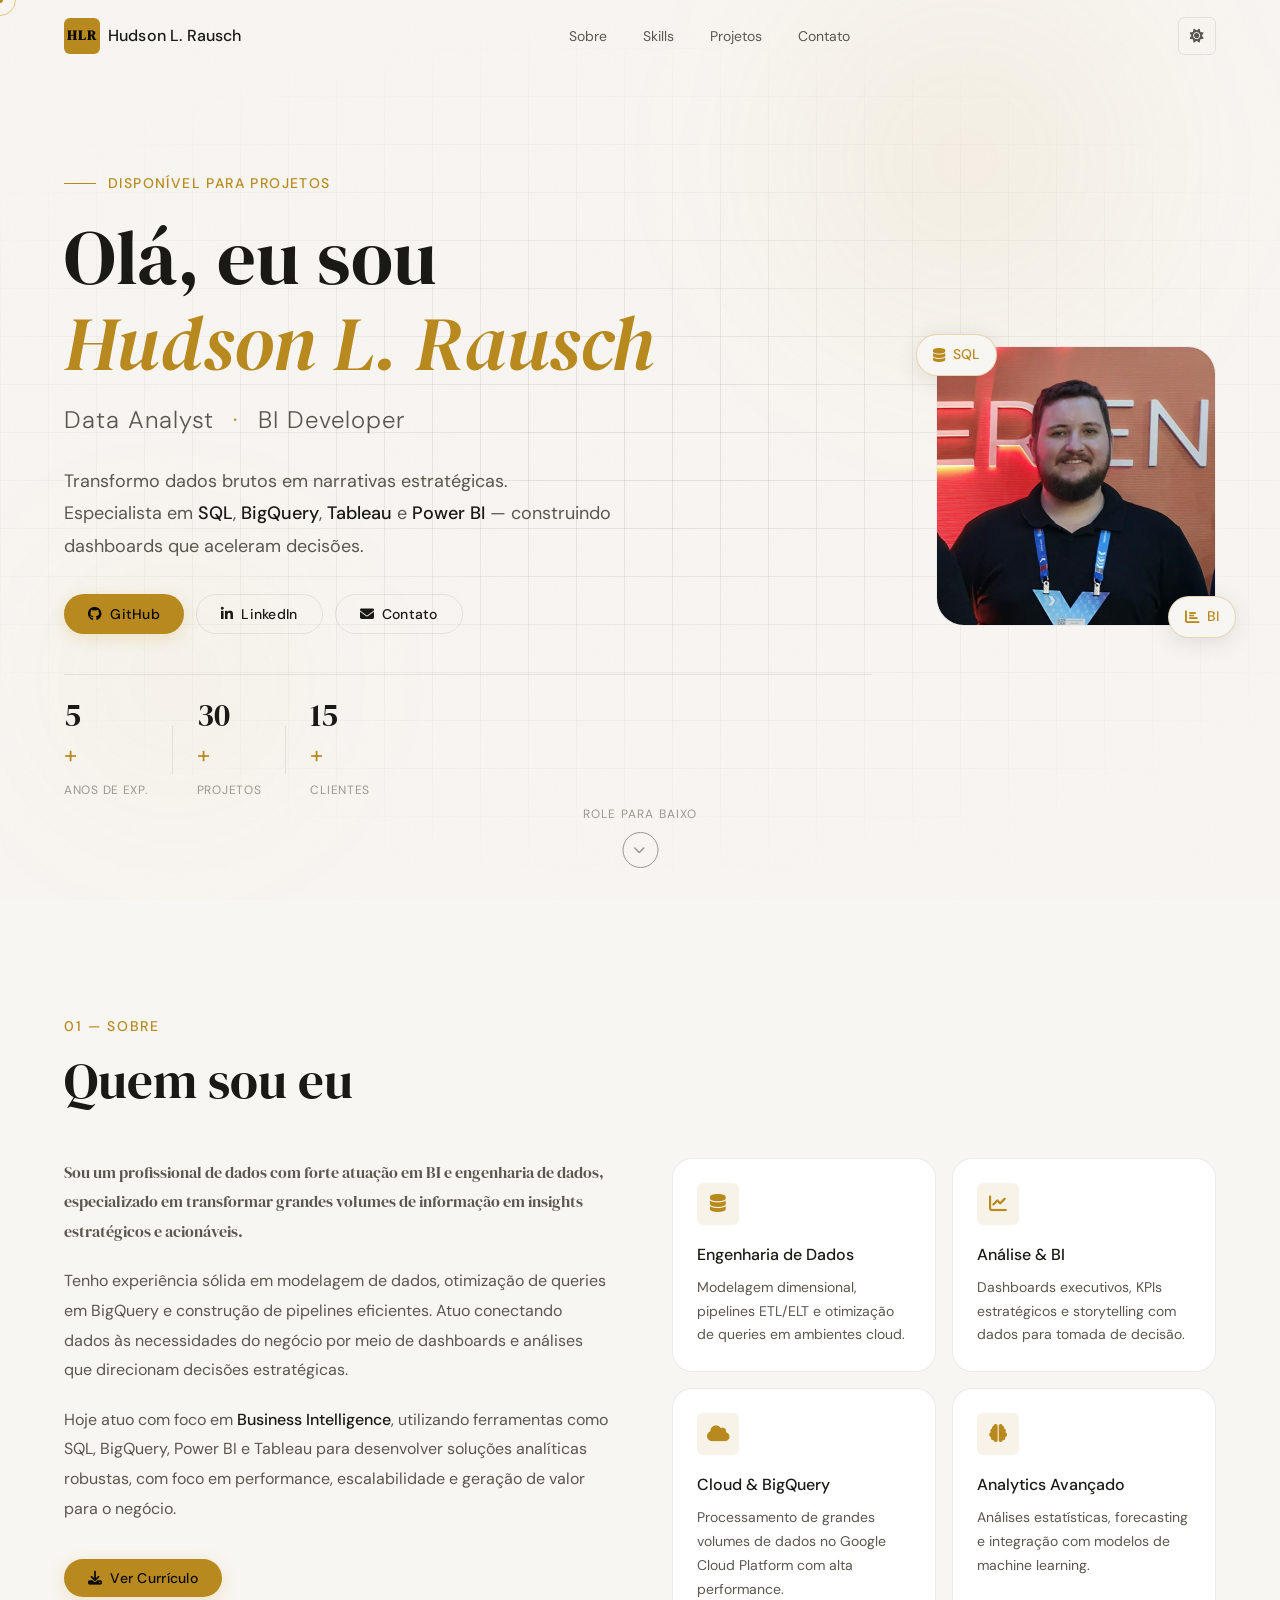
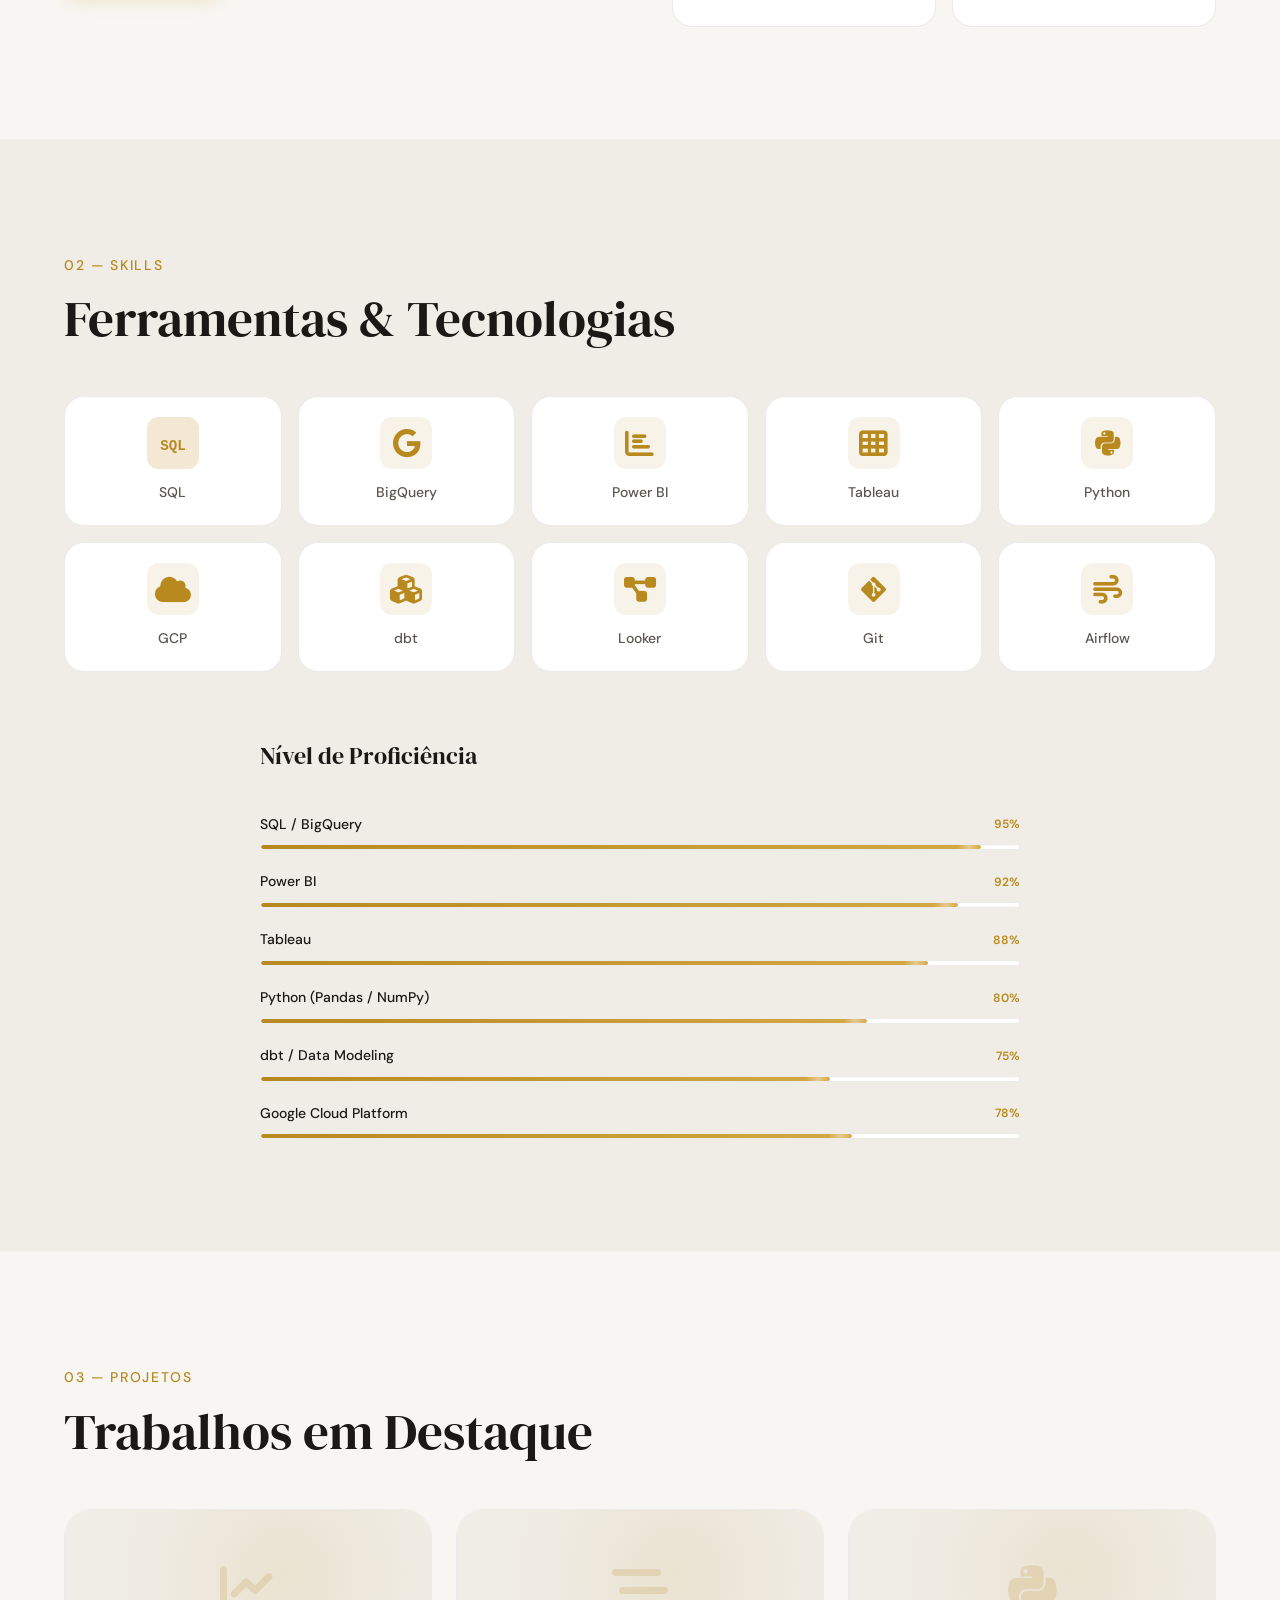
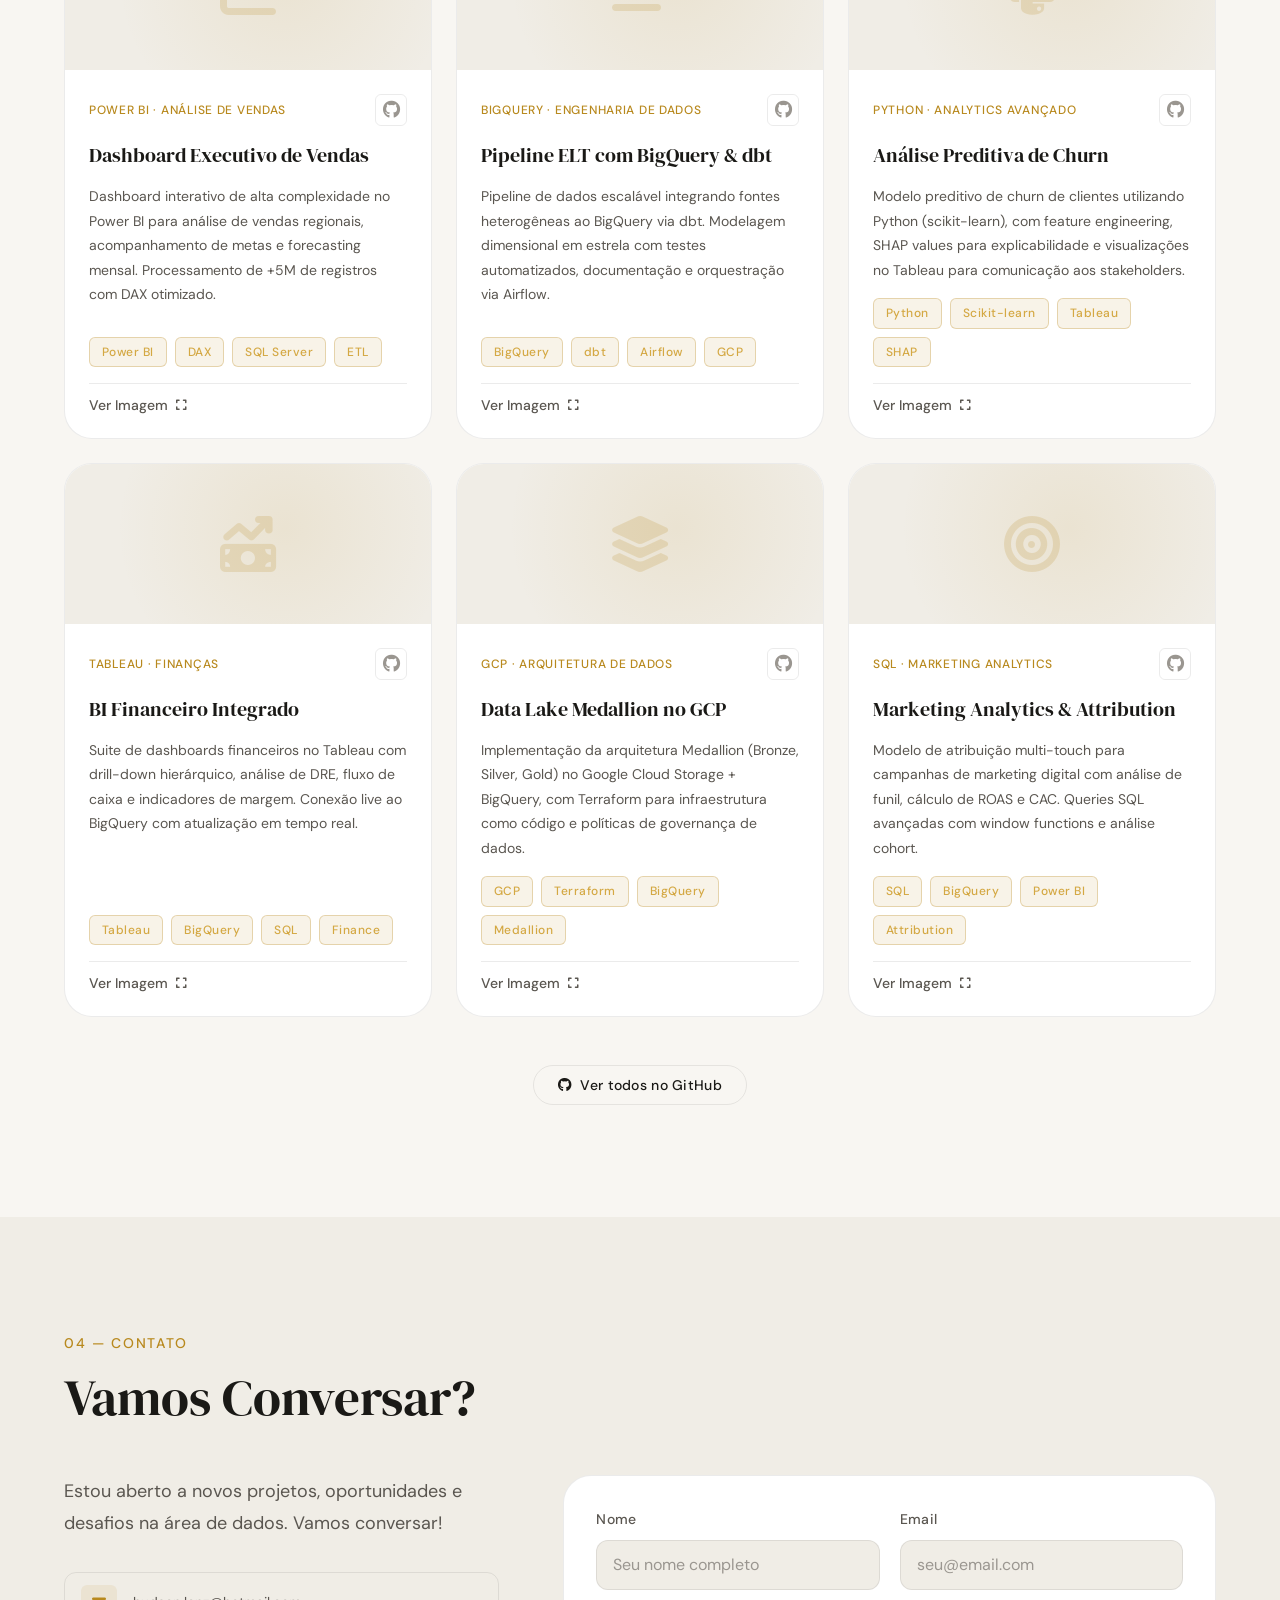
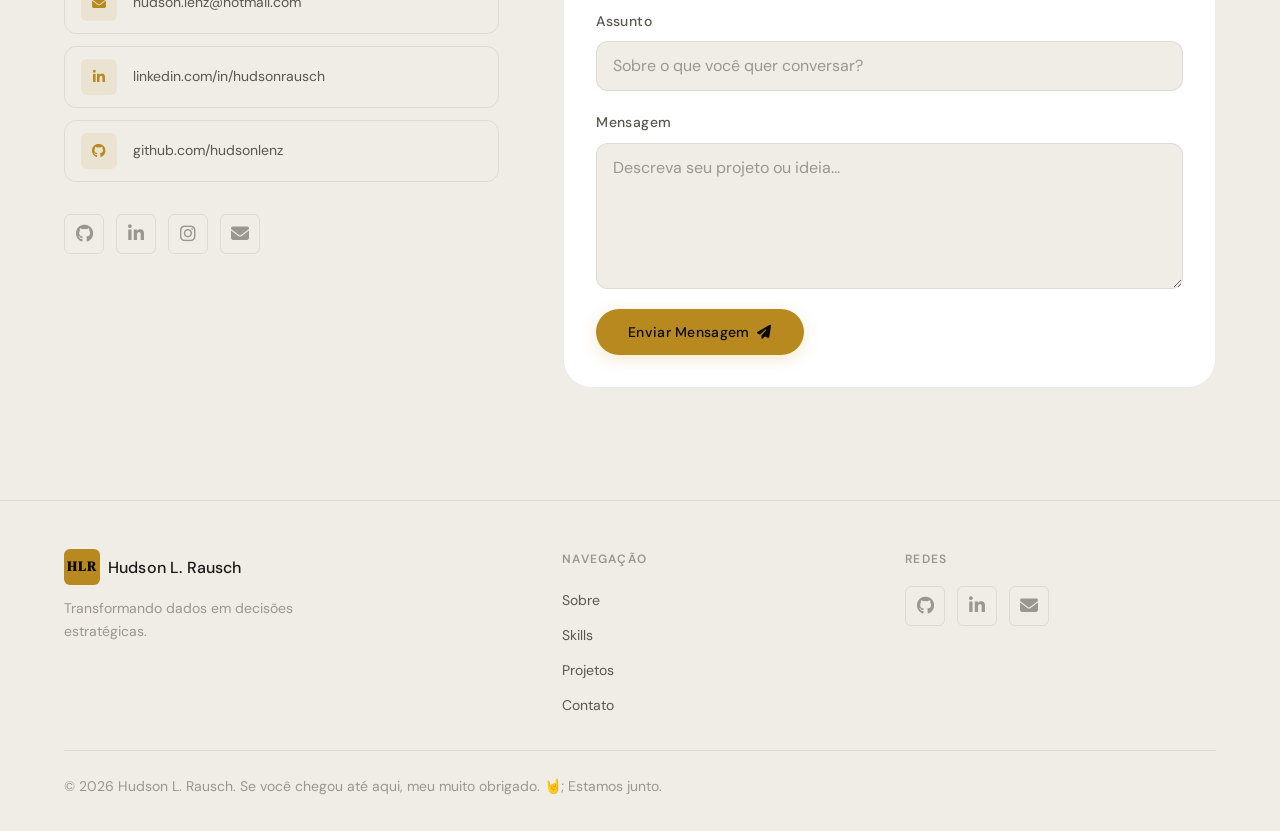
==== index.html @ 55b36d41 "Update index.html" ====
<!DOCTYPE html>
<html lang="pt-BR">
<head>
  <!-- ============================================================
       META TAGS — SEO e Configurações Básicas
  ============================================================ -->
  <meta charset="UTF-8" />
  <meta name="viewport" content="width=device-width, initial-scale=1.0" />
  <meta name="description" content="Portfólio de Hudson Lenz Rausch — Data Analyst & BI Developer especializada em SQL, BigQuery, Tableau e Power BI." />
  <meta name="keywords" content="data analyst, BI developer, SQL, BigQuery, Tableau, Power BI, portfólio" />
  <meta name="author" content="Hudson L. Rausch" />

  <!-- Open Graph (compartilhamento em redes sociais) -->
  <meta property="og:title" content="Hudson L. Rausch — Data Analyst & BI Developer" />
  <meta property="og:description" content="Transformando dados em decisões estratégicas." />
  <meta property="og:type" content="website" />
  <meta property="og:url" content="https://seu-usuario.github.io" />

  <title>Hudson L. Rausch — Data Analyst & BI Developer</title>

  <!-- ============================================================
       FONTES — Google Fonts
       DM Serif Display: elegante para títulos
       DM Sans: clean para corpo de texto
  ============================================================ -->
  <link rel="preconnect" href="https://fonts.googleapis.com" />
  <link rel="preconnect" href="https://fonts.gstatic.com" crossorigin />
  <link href="https://fonts.googleapis.com/css2?family=DM+Serif+Display:ital@0;1&family=DM+Sans:ital,opsz,wght@0,9..40,300;0,9..40,400;0,9..40,500;0,9..40,600;1,9..40,300&display=swap" rel="stylesheet" />

  <!-- ============================================================
       FONT AWESOME — Ícones
  ============================================================ -->
  <link rel="stylesheet" href="https://cdnjs.cloudflare.com/ajax/libs/font-awesome/6.5.0/css/all.min.css" />

  <!-- ============================================================
       CSS PRINCIPAL
  ============================================================ -->
  <link rel="stylesheet" href="style.css" />
</head>

<body>

  <!-- ============================================================
       CURSOR PERSONALIZADO
  ============================================================ -->
  <div class="cursor-dot" aria-hidden="true"></div>
  <div class="cursor-ring" aria-hidden="true"></div>

  <!-- ============================================================
       LOADER DE ENTRADA
  ============================================================ -->
  <div class="page-loader" id="pageLoader" aria-hidden="true">
    <div class="loader-content">
      <span class="loader-text">HLR</span>
      <div class="loader-bar"></div>
    </div>
  </div>

  <!-- ============================================================
       HEADER / NAVBAR
       - Fixo no topo com blur no scroll
       - Toggle dark/light mode
  ============================================================ -->
  <header class="navbar" id="navbar" role="banner">
    <div class="nav-container">
      <!-- Logo / Nome -->
      <a href="#hero" class="nav-logo" aria-label="Ir para o início">
        <span class="logo-initials">HLR</span>
        <span class="logo-name">Hudson L. Rausch</span>
      </a>

      <!-- Menu de Navegação (Desktop) -->
      <nav class="nav-menu" role="navigation" aria-label="Menu principal">
        <ul class="nav-list">
          <li><a href="#about"    class="nav-link" data-text="Sobre">Sobre</a></li>
          <li><a href="#skills"   class="nav-link" data-text="Skills">Skills</a></li>
          <li><a href="#projects" class="nav-link" data-text="Projetos">Projetos</a></li>
          <li><a href="#contact"  class="nav-link" data-text="Contato">Contato</a></li>
        </ul>
      </nav>

      <!-- Controles do Header -->
      <div class="nav-controls">
        <!-- Toggle Dark/Light Mode -->
        <button class="theme-toggle" id="themeToggle" aria-label="Alternar tema claro/escuro" title="Alternar tema">
          <i class="fas fa-sun"  id="iconSun"  aria-hidden="true"></i>
          <i class="fas fa-moon" id="iconMoon" aria-hidden="true"></i>
        </button>

        <!-- Hamburguer Mobile -->
        <button class="nav-hamburger" id="navHamburger" aria-label="Abrir menu" aria-expanded="false">
          <span class="ham-line"></span>
          <span class="ham-line"></span>
          <span class="ham-line"></span>
        </button>
      </div>
    </div>

    <!-- Menu Mobile (dropdown) -->
    <nav class="nav-mobile" id="navMobile" aria-hidden="true" role="navigation" aria-label="Menu mobile">
      <ul class="nav-mobile-list">
        <li><a href="#about"    class="nav-mobile-link">Sobre</a></li>
        <li><a href="#skills"   class="nav-mobile-link">Skills</a></li>
        <li><a href="#projects" class="nav-mobile-link">Projetos</a></li>
        <li><a href="#contact"  class="nav-mobile-link">Contato</a></li>
      </ul>
    </nav>
  </header>

  <!-- ============================================================
       INDICADOR DE PROGRESSO DE SCROLL
  ============================================================ -->
  <div class="scroll-progress" id="scrollProgress" aria-hidden="true"></div>

  <!-- ============================================================
       HERO SECTION
       - Foto/Avatar, nome, título, descrição e CTAs
  ============================================================ -->
  <section class="hero" id="hero" aria-label="Apresentação">
    <!-- Ruído de fundo decorativo -->
    <div class="hero-noise" aria-hidden="true"></div>

    <!-- Grade decorativa -->
    <div class="hero-grid" aria-hidden="true"></div>

    <!-- Elementos flutuantes decorativos -->
    <div class="hero-orb hero-orb--1" aria-hidden="true"></div>
    <div class="hero-orb hero-orb--2" aria-hidden="true"></div>

    <div class="hero-container">
      <!-- Coluna de texto -->
      <div class="hero-content">
        <p class="hero-eyebrow reveal-item">
          <span class="eyebrow-line" aria-hidden="true"></span>
          Disponível para projetos
        </p>

        <h1 class="hero-title reveal-item">
          Olá, eu sou<br />
          <em class="hero-name">Hudson L. Rausch</em>
        </h1>

        <p class="hero-subtitle reveal-item">
          Data Analyst <span class="subtitle-sep" aria-hidden="true">·</span> BI Developer
        </p>

        <p class="hero-description reveal-item">
          Transformo dados brutos em narrativas estratégicas.<br />
          Especialista em <strong>SQL</strong>, <strong>BigQuery</strong>, <strong>Tableau</strong> e <strong>Power BI</strong> — construindo dashboards que aceleram decisões.
        </p>

        <!-- Botões de CTA -->
        <div class="hero-actions reveal-item">
          <a href="https://github.com/hudsonlenz" target="_blank" rel="noopener noreferrer"
             class="btn btn--primary" aria-label="Perfil no GitHub">
            <i class="fab fa-github" aria-hidden="true"></i>
            GitHub
          </a>
          <a href="https://www.linkedin.com/in/hudsonrausch/" target="_blank" rel="noopener noreferrer"
             class="btn btn--ghost" aria-label="Perfil no LinkedIn">
            <i class="fab fa-linkedin-in" aria-hidden="true"></i>
            LinkedIn
          </a>
          <a href="#contact" class="btn btn--ghost" aria-label="Ir para seção de contato">
            <i class="fas fa-envelope" aria-hidden="true"></i>
            Contato
          </a>
        </div>

        <!-- Estatísticas rápidas -->
        <div class="hero-stats reveal-item">
          <div class="stat-item">
            <span class="stat-number" data-count="5">0</span><span class="stat-suffix">+</span>
            <span class="stat-label">Anos de exp.</span>
          </div>
          <div class="stat-divider" aria-hidden="true"></div>
          <div class="stat-item">
            <span class="stat-number" data-count="30">0</span><span class="stat-suffix">+</span>
            <span class="stat-label">Projetos</span>
          </div>
          <div class="stat-divider" aria-hidden="true"></div>
          <div class="stat-item">
            <span class="stat-number" data-count="15">0</span><span class="stat-suffix">+</span>
            <span class="stat-label">Clientes</span>
          </div>
        </div>
      </div>

      <!-- Coluna do avatar -->
      <div class="hero-visual reveal-item">
        <div class="avatar-frame" aria-hidden="true">
          <div class="avatar-placeholder" aria-label="Foto de perfil de Hudson L. Rausch">
            <img src="img/20260327_151705.jpg" alt="Hudson L. Rausch">
              <!-- Corpo -->
              <circle cx="100" cy="75" r="38" fill="currentColor" opacity="0.9"/>
              <ellipse cx="100" cy="155" rx="55" ry="38" fill="currentColor" opacity="0.7"/>
            </svg>
            <span class="avatar-initials" aria-hidden="true">HLR</span>
          </div>
          <!-- Badges flutuantes -->
          <div class="avatar-badge avatar-badge--tl" aria-hidden="true">
            <i class="fas fa-database"></i>
            <span>SQL</span>
          </div>
          <div class="avatar-badge avatar-badge--br" aria-hidden="true">
            <i class="fas fa-chart-bar"></i>
            <span>BI</span>
          </div>
        </div>
      </div>
    </div>

    <!-- Seta de scroll -->
    <a href="#about" class="hero-scroll-cta" aria-label="Rolar para a seção Sobre mim">
      <span class="scroll-cta-text">Role para baixo</span>
      <span class="scroll-cta-arrow" aria-hidden="true">
        <i class="fas fa-chevron-down"></i>
      </span>
    </a>
  </section>

  <!-- ============================================================
       SOBRE MIM
  ============================================================ -->
  <section class="about section" id="about" aria-label="Sobre mim">
    <div class="container">
      <!-- Cabeçalho da seção -->
      <div class="section-header reveal-item">
        <span class="section-tag">01 — Sobre</span>
        <h2 class="section-title">Quem sou eu</h2>
      </div>

      <div class="about-grid">
        <!-- Texto -->
        <div class="about-text reveal-item">
          <p class="about-lead">
            Sou um profissional de dados com forte atuação em BI e engenharia de dados, especializado em transformar grandes volumes de informação em insights estratégicos e acionáveis.
          </p>
          <p>
            Tenho experiência sólida em modelagem de dados, otimização de queries em BigQuery e construção de pipelines eficientes. Atuo conectando dados às necessidades do negócio por meio de dashboards e análises que direcionam decisões estratégicas.
          </p>
          <p>
            Hoje atuo com foco em <strong>Business Intelligence</strong>, utilizando ferramentas como SQL, BigQuery, Power BI e Tableau para desenvolver soluções analíticas robustas, com foco em performance, escalabilidade e geração de valor para o negócio.
          </p>

          <!-- Download CV -->
          <a href="curriculo.html" class="btn btn--primary about-cta" aria-label="Ver currículo">
            <i class="fas fa-download" aria-hidden="true"></i>
            Ver Currículo
          </a>
        </div>

        <!-- Cards de destaques -->
        <div class="about-highlights">
          <div class="highlight-card reveal-item">
            <div class="highlight-icon" aria-hidden="true">
              <i class="fas fa-database"></i>
            </div>
            <h3>Engenharia de Dados</h3>
            <p>Modelagem dimensional, pipelines ETL/ELT e otimização de queries em ambientes cloud.</p>
          </div>

          <div class="highlight-card reveal-item">
            <div class="highlight-icon" aria-hidden="true">
              <i class="fas fa-chart-line"></i>
            </div>
            <h3>Análise & BI</h3>
            <p>Dashboards executivos, KPIs estratégicos e storytelling com dados para tomada de decisão.</p>
          </div>

          <div class="highlight-card reveal-item">
            <div class="highlight-icon" aria-hidden="true">
              <i class="fas fa-cloud"></i>
            </div>
            <h3>Cloud & BigQuery</h3>
            <p>Processamento de grandes volumes de dados no Google Cloud Platform com alta performance.</p>
          </div>

          <div class="highlight-card reveal-item">
            <div class="highlight-icon" aria-hidden="true">
              <i class="fas fa-brain"></i>
            </div>
            <h3>Analytics Avançado</h3>
            <p>Análises estatísticas, forecasting e integração com modelos de machine learning.</p>
          </div>
        </div>
      </div>
    </div>
  </section>

  <!-- ============================================================
       SKILLS / HABILIDADES
  ============================================================ -->
  <section class="skills section section--alt" id="skills" aria-label="Habilidades técnicas">
    <div class="container">
      <!-- Cabeçalho -->
      <div class="section-header reveal-item">
        <span class="section-tag">02 — Skills</span>
        <h2 class="section-title">Ferramentas & Tecnologias</h2>
      </div>

      <!-- Grid de ícones de tecnologias -->
      <div class="skills-icons-grid reveal-item">

        <div class="skill-icon-card">
          <div class="skill-icon-wrap" aria-hidden="true">
            <!-- SQL -->
            <svg viewBox="0 0 48 48" fill="none" xmlns="http://www.w3.org/2000/svg">
              <rect width="48" height="48" rx="10" fill="currentColor" opacity="0.1"/>
              <text x="50%" y="56%" text-anchor="middle" dominant-baseline="middle" font-size="13" font-weight="700" fill="currentColor" font-family="monospace">SQL</text>
            </svg>
          </div>
          <span class="skill-icon-label">SQL</span>
        </div>

        <div class="skill-icon-card">
          <div class="skill-icon-wrap" aria-hidden="true">
            <i class="fab fa-google" style="font-size:1.8rem"></i>
          </div>
          <span class="skill-icon-label">BigQuery</span>
        </div>

        <div class="skill-icon-card">
          <div class="skill-icon-wrap" aria-hidden="true">
            <i class="fas fa-chart-bar" style="font-size:1.8rem"></i>
          </div>
          <span class="skill-icon-label">Power BI</span>
        </div>

        <div class="skill-icon-card">
          <div class="skill-icon-wrap" aria-hidden="true">
            <i class="fas fa-table-cells" style="font-size:1.8rem"></i>
          </div>
          <span class="skill-icon-label">Tableau</span>
        </div>

        <div class="skill-icon-card">
          <div class="skill-icon-wrap" aria-hidden="true">
            <i class="fab fa-python" style="font-size:1.8rem"></i>
          </div>
          <span class="skill-icon-label">Python</span>
        </div>

        <div class="skill-icon-card">
          <div class="skill-icon-wrap" aria-hidden="true">
            <i class="fas fa-cloud" style="font-size:1.8rem"></i>
          </div>
          <span class="skill-icon-label">GCP</span>
        </div>

        <div class="skill-icon-card">
          <div class="skill-icon-wrap" aria-hidden="true">
            <i class="fas fa-cubes" style="font-size:1.8rem"></i>
          </div>
          <span class="skill-icon-label">dbt</span>
        </div>

        <div class="skill-icon-card">
          <div class="skill-icon-wrap" aria-hidden="true">
            <i class="fas fa-diagram-project" style="font-size:1.8rem"></i>
          </div>
          <span class="skill-icon-label">Looker</span>
        </div>

        <div class="skill-icon-card">
          <div class="skill-icon-wrap" aria-hidden="true">
            <i class="fab fa-git-alt" style="font-size:1.8rem"></i>
          </div>
          <span class="skill-icon-label">Git</span>
        </div>

        <div class="skill-icon-card">
          <div class="skill-icon-wrap" aria-hidden="true">
            <i class="fas fa-wind" style="font-size:1.8rem"></i>
          </div>
          <span class="skill-icon-label">Airflow</span>
        </div>

      </div>

      <!-- Barras de progresso animadas -->
      <div class="skills-bars">
        <h3 class="skills-bars-title reveal-item">Nível de Proficiência</h3>

        <div class="skill-bar-item reveal-item">
          <div class="skill-bar-header">
            <span class="skill-bar-name">SQL / BigQuery</span>
            <span class="skill-bar-pct">95%</span>
          </div>
          <div class="skill-bar-track" role="progressbar" aria-valuenow="95" aria-valuemin="0" aria-valuemax="100" aria-label="SQL e BigQuery: 95%">
            <div class="skill-bar-fill" data-width="95"></div>
          </div>
        </div>

        <div class="skill-bar-item reveal-item">
          <div class="skill-bar-header">
            <span class="skill-bar-name">Power BI</span>
            <span class="skill-bar-pct">92%</span>
          </div>
          <div class="skill-bar-track" role="progressbar" aria-valuenow="92" aria-valuemin="0" aria-valuemax="100" aria-label="Power BI: 92%">
            <div class="skill-bar-fill" data-width="92"></div>
          </div>
        </div>

        <div class="skill-bar-item reveal-item">
          <div class="skill-bar-header">
            <span class="skill-bar-name">Tableau</span>
            <span class="skill-bar-pct">88%</span>
          </div>
          <div class="skill-bar-track" role="progressbar" aria-valuenow="88" aria-valuemin="0" aria-valuemax="100" aria-label="Tableau: 88%">
            <div class="skill-bar-fill" data-width="88"></div>
          </div>
        </div>

        <div class="skill-bar-item reveal-item">
          <div class="skill-bar-header">
            <span class="skill-bar-name">Python (Pandas / NumPy)</span>
            <span class="skill-bar-pct">80%</span>
          </div>
          <div class="skill-bar-track" role="progressbar" aria-valuenow="80" aria-valuemin="0" aria-valuemax="100" aria-label="Python: 80%">
            <div class="skill-bar-fill" data-width="80"></div>
          </div>
        </div>

        <div class="skill-bar-item reveal-item">
          <div class="skill-bar-header">
            <span class="skill-bar-name">dbt / Data Modeling</span>
            <span class="skill-bar-pct">75%</span>
          </div>
          <div class="skill-bar-track" role="progressbar" aria-valuenow="75" aria-valuemin="0" aria-valuemax="100" aria-label="dbt e Data Modeling: 75%">
            <div class="skill-bar-fill" data-width="75"></div>
          </div>
        </div>

        <div class="skill-bar-item reveal-item">
          <div class="skill-bar-header">
            <span class="skill-bar-name">Google Cloud Platform</span>
            <span class="skill-bar-pct">78%</span>
          </div>
          <div class="skill-bar-track" role="progressbar" aria-valuenow="78" aria-valuemin="0" aria-valuemax="100" aria-label="GCP: 78%">
            <div class="skill-bar-fill" data-width="78"></div>
          </div>
        </div>
      </div>
    </div>
  </section>

  <!-- ============================================================
       PROJETOS
  ============================================================ -->
  <section class="projects section" id="projects" aria-label="Projetos em destaque">
    <div class="container">
      <!-- Cabeçalho -->
      <div class="section-header reveal-item">
        <span class="section-tag">03 — Projetos</span>
        <h2 class="section-title">Trabalhos em Destaque</h2>
      </div>

      <!-- Grid de projetos -->
      <div class="projects-grid">

        <!-- Projeto 1 -->
        <article class="project-card reveal-item" aria-label="Projeto: Dashboard Executivo de Vendas">
          <div class="project-card-inner">
            <!-- Preview visual do projeto -->
            <div class="project-preview" aria-hidden="true">
              <div class="project-preview-icon">
                <i class="fas fa-chart-line"></i>
              </div>
              <div class="project-preview-bg"></div>
            </div>

            <div class="project-content">
              <div class="project-meta">
                <span class="project-category">Power BI · Análise de Vendas</span>
                <a href="https://github.com/hudsonlenz/projeto-vendas" target="_blank" rel="noopener noreferrer"
                   class="project-github-link" aria-label="Ver código no GitHub">
                  <i class="fab fa-github" aria-hidden="true"></i>
                </a>
              </div>

              <h3 class="project-title">Dashboard Executivo de Vendas</h3>

              <p class="project-description">
                Dashboard interativo de alta complexidade no Power BI para análise de vendas regionais, acompanhamento de metas e forecasting mensal. Processamento de +5M de registros com DAX otimizado.
              </p>

              <div class="project-tags" aria-label="Tecnologias usadas">
                <span class="tag">Power BI</span>
                <span class="tag">DAX</span>
                <span class="tag">SQL Server</span>
                <span class="tag">ETL</span>
              </div>

              <button
                class="project-cta"
                aria-label="Ampliar imagem do projeto"
                data-lightbox
                data-img="img/20260327_151705.jpg"
                data-title="Dashboard Executivo de Vendas"
                data-github="https://github.com/hudsonlenz/projeto-vendas">
                Ver Imagem
                <i class="fas fa-expand" aria-hidden="true"></i>
              </button>
            </div>
          </div>
        </article>

        <!-- Projeto 2 -->
        <article class="project-card reveal-item" aria-label="Projeto: Pipeline BigQuery + dbt">
          <div class="project-card-inner">
            <div class="project-preview" aria-hidden="true">
              <div class="project-preview-icon">
                <i class="fas fa-stream"></i>
              </div>
              <div class="project-preview-bg"></div>
            </div>

            <div class="project-content">
              <div class="project-meta">
                <span class="project-category">BigQuery · Engenharia de Dados</span>
                <a href="https://github.com/hudsonlenz/pipeline-bigquery" target="_blank" rel="noopener noreferrer"
                   class="project-github-link" aria-label="Ver código no GitHub">
                  <i class="fab fa-github" aria-hidden="true"></i>
                </a>
              </div>

              <h3 class="project-title">Pipeline ELT com BigQuery & dbt</h3>

              <p class="project-description">
                Pipeline de dados escalável integrando fontes heterogêneas ao BigQuery via dbt. Modelagem dimensional em estrela com testes automatizados, documentação e orquestração via Airflow.
              </p>

              <div class="project-tags" aria-label="Tecnologias usadas">
                <span class="tag">BigQuery</span>
                <span class="tag">dbt</span>
                <span class="tag">Airflow</span>
                <span class="tag">GCP</span>
              </div>

              <button
                class="project-cta"
                aria-label="Ampliar imagem do projeto"
                data-lightbox
                data-img="img/20260327_151705.jpg"
                data-title="Pipeline ELT com BigQuery &amp; dbt"
                data-github="https://github.com/hudsonlenz/pipeline-bigquery">
                Ver Imagem
                <i class="fas fa-expand" aria-hidden="true"></i>
              </button>
            </div>
          </div>
        </article>

        <!-- Projeto 3 -->
        <article class="project-card reveal-item" aria-label="Projeto: Análise de Churn com Python">
          <div class="project-card-inner">
            <div class="project-preview" aria-hidden="true">
              <div class="project-preview-icon">
                <i class="fab fa-python"></i>
              </div>
              <div class="project-preview-bg"></div>
            </div>

            <div class="project-content">
              <div class="project-meta">
                <span class="project-category">Python · Analytics Avançado</span>
                <a href="https://github.com/hudsonlenz/analise-churn" target="_blank" rel="noopener noreferrer"
                   class="project-github-link" aria-label="Ver código no GitHub">
                  <i class="fab fa-github" aria-hidden="true"></i>
                </a>
              </div>

              <h3 class="project-title">Análise Preditiva de Churn</h3>

              <p class="project-description">
                Modelo preditivo de churn de clientes utilizando Python (scikit-learn), com feature engineering, SHAP values para explicabilidade e visualizações no Tableau para comunicação aos stakeholders.
              </p>

              <div class="project-tags" aria-label="Tecnologias usadas">
                <span class="tag">Python</span>
                <span class="tag">Scikit-learn</span>
                <span class="tag">Tableau</span>
                <span class="tag">SHAP</span>
              </div>

              <button
                class="project-cta"
                aria-label="Ampliar imagem do projeto"
                data-lightbox
                data-img="img/20260327_151705.jpg"
                data-title="Análise Preditiva de Churn"
                data-github="https://github.com/hudsonlenz/analise-churn">
                Ver Imagem
                <i class="fas fa-expand" aria-hidden="true"></i>
              </button>
            </div>
          </div>
        </article>

        <!-- Projeto 4 -->
        <article class="project-card reveal-item" aria-label="Projeto: BI Financeiro com Tableau">
          <div class="project-card-inner">
            <div class="project-preview" aria-hidden="true">
              <div class="project-preview-icon">
                <i class="fas fa-money-bill-trend-up"></i>
              </div>
              <div class="project-preview-bg"></div>
            </div>

            <div class="project-content">
              <div class="project-meta">
                <span class="project-category">Tableau · Finanças</span>
                <a href="https://github.com/hudsonlenz/bi-financeiro" target="_blank" rel="noopener noreferrer"
                   class="project-github-link" aria-label="Ver código no GitHub">
                  <i class="fab fa-github" aria-hidden="true"></i>
                </a>
              </div>

              <h3 class="project-title">BI Financeiro Integrado</h3>

              <p class="project-description">
                Suite de dashboards financeiros no Tableau com drill-down hierárquico, análise de DRE, fluxo de caixa e indicadores de margem. Conexão live ao BigQuery com atualização em tempo real.
              </p>

              <div class="project-tags" aria-label="Tecnologias usadas">
                <span class="tag">Tableau</span>
                <span class="tag">BigQuery</span>
                <span class="tag">SQL</span>
                <span class="tag">Finance</span>
              </div>

              <button
                class="project-cta"
                aria-label="Ampliar imagem do projeto"
                data-lightbox
                data-img="img/20260327_151705.jpg"
                data-title="BI Financeiro Integrado"
                data-github="https://github.com/hudsonlenz/bi-financeiro">
                Ver Imagem
                <i class="fas fa-expand" aria-hidden="true"></i>
              </button>
            </div>
          </div>
        </article>

        <!-- Projeto 5 -->
        <article class="project-card reveal-item" aria-label="Projeto: Data Lake no GCP">
          <div class="project-card-inner">
            <div class="project-preview" aria-hidden="true">
              <div class="project-preview-icon">
                <i class="fas fa-layer-group"></i>
              </div>
              <div class="project-preview-bg"></div>
            </div>

            <div class="project-content">
              <div class="project-meta">
                <span class="project-category">GCP · Arquitetura de Dados</span>
                <a href="https://github.com/hudsonlenz/data-lake-gcp" target="_blank" rel="noopener noreferrer"
                   class="project-github-link" aria-label="Ver código no GitHub">
                  <i class="fab fa-github" aria-hidden="true"></i>
                </a>
              </div>

              <h3 class="project-title">Data Lake Medallion no GCP</h3>

              <p class="project-description">
                Implementação da arquitetura Medallion (Bronze, Silver, Gold) no Google Cloud Storage + BigQuery, com Terraform para infraestrutura como código e políticas de governança de dados.
              </p>

              <div class="project-tags" aria-label="Tecnologias usadas">
                <span class="tag">GCP</span>
                <span class="tag">Terraform</span>
                <span class="tag">BigQuery</span>
                <span class="tag">Medallion</span>
              </div>

              <button
                class="project-cta"
                aria-label="Ampliar imagem do projeto"
                data-lightbox
                data-img="img/20260327_151705.jpg"
                data-title="Data Lake Medallion no GCP"
                data-github="https://github.com/hudsonlenz/data-lake-gcp">
                Ver Imagem
                <i class="fas fa-expand" aria-hidden="true"></i>
              </button>
            </div>
          </div>
        </article>

        <!-- Projeto 6 -->
        <article class="project-card reveal-item" aria-label="Projeto: Marketing Analytics">
          <div class="project-card-inner">
            <div class="project-preview" aria-hidden="true">
              <div class="project-preview-icon">
                <i class="fas fa-bullseye"></i>
              </div>
              <div class="project-preview-bg"></div>
            </div>

            <div class="project-content">
              <div class="project-meta">
                <span class="project-category">SQL · Marketing Analytics</span>
                <a href="https://github.com/hudsonlenz/marketing-analytics" target="_blank" rel="noopener noreferrer"
                   class="project-github-link" aria-label="Ver código no GitHub">
                  <i class="fab fa-github" aria-hidden="true"></i>
                </a>
              </div>

              <h3 class="project-title">Marketing Analytics & Attribution</h3>

              <p class="project-description">
                Modelo de atribuição multi-touch para campanhas de marketing digital com análise de funil, cálculo de ROAS e CAC. Queries SQL avançadas com window functions e análise cohort.
              </p>

              <div class="project-tags" aria-label="Tecnologias usadas">
                <span class="tag">SQL</span>
                <span class="tag">BigQuery</span>
                <span class="tag">Power BI</span>
                <span class="tag">Attribution</span>
              </div>

              <button
                class="project-cta"
                aria-label="Ampliar imagem do projeto"
                data-lightbox
                data-img="img/20260327_151705.jpg"
                data-title="Marketing Analytics &amp; Attribution"
                data-github="https://github.com/hudsonlenz/marketing-analytics">
                Ver Imagem
                <i class="fas fa-expand" aria-hidden="true"></i>
              </button>
            </div>
          </div>
        </article>

      </div><!-- /projects-grid -->

      <!-- Link para todos os repositórios -->
      <div class="projects-footer reveal-item">
        <a href="https://github.com/hudsonlenz" target="_blank" rel="noopener noreferrer"
           class="btn btn--ghost" aria-label="Ver todos os projetos no GitHub">
          <i class="fab fa-github" aria-hidden="true"></i>
          Ver todos no GitHub
        </a>
      </div>
    </div>
  </section>

  <!-- ============================================================
       CONTATO
  ============================================================ -->
  <section class="contact section section--alt" id="contact" aria-label="Entre em contato">
    <div class="container">
      <!-- Cabeçalho -->
      <div class="section-header reveal-item">
        <span class="section-tag">04 — Contato</span>
        <h2 class="section-title">Vamos Conversar?</h2>
      </div>

      <div class="contact-grid">
        <!-- Info lateral -->
        <div class="contact-info reveal-item">
          <p class="contact-lead">
            Estou aberto a novos projetos, oportunidades e desafios na área de dados. Vamos conversar!
          </p>

          <!-- Links de contato direto -->
          <ul class="contact-links" aria-label="Informações de contato">
            <li class="contact-link-item">
              <a href="mailto:hudson.lenz@hotmail.com" class="contact-link-row" aria-label="Enviar email para hudson.lenz@hotmail.com">
                <span class="contact-link-icon" aria-hidden="true"><i class="fas fa-envelope"></i></span>
                <span class="contact-link-text">hudson.lenz@hotmail.com</span>
              </a>
            </li>
            <li class="contact-link-item">
              <a href="https://www.linkedin.com/in/hudsonrausch/" target="_blank" rel="noopener noreferrer"
                 class="contact-link-row" aria-label="Perfil no LinkedIn">
                <span class="contact-link-icon" aria-hidden="true"><i class="fab fa-linkedin-in"></i></span>
                <span class="contact-link-text">linkedin.com/in/hudsonrausch</span>
              </a>
            </li>
            <li class="contact-link-item">
              <a href="https://github.com/hudsonlenz" target="_blank" rel="noopener noreferrer"
                 class="contact-link-row" aria-label="Perfil no GitHub">
                <span class="contact-link-icon" aria-hidden="true"><i class="fab fa-github"></i></span>
                <span class="contact-link-text">github.com/hudsonlenz</span>
              </a>
            </li>
          </ul>

          <!-- Ícones sociais -->
          <div class="social-icons" aria-label="Redes sociais">
            <a href="https://github.com/hudsonlenz"    target="_blank" rel="noopener noreferrer" class="social-icon" aria-label="GitHub"><i class="fab fa-github" aria-hidden="true"></i></a>
            <a href="https://www.linkedin.com/in/hudsonrausch/" target="_blank" rel="noopener noreferrer" class="social-icon" aria-label="LinkedIn"><i class="fab fa-linkedin-in" aria-hidden="true"></i></a>
            <a href="https://www.instagram.com/hudsonl_rausch/" class="social-icon" aria-label="Instagram"> <i class="fab fa-instagram"></i></a>
            <a href="mailto:hudson.lenz@hotmail.com" class="social-icon" aria-label="Email"><i class="fas fa-envelope" aria-hidden="true"></i></a>
          </div>
        </div>

        <!-- Formulário -->
        <div class="contact-form-wrap reveal-item">
          <form class="contact-form" id="contactForm" novalidate aria-label="Formulário de contato">
            <!-- Feedback de envio -->
            <div class="form-feedback" id="formFeedback" role="alert" aria-live="polite"></div>

            <div class="form-row">
              <div class="form-group">
                <label for="inputName" class="form-label">Nome</label>
                <input type="text" id="inputName" name="name" class="form-input"
                       placeholder="Seu nome completo"
                       autocomplete="name" required
                       aria-required="true" />
              </div>
              <div class="form-group">
                <label for="inputEmail" class="form-label">Email</label>
                <input type="email" id="inputEmail" name="email" class="form-input"
                       placeholder="seu@email.com"
                       autocomplete="email" required
                       aria-required="true" />
              </div>
            </div>

            <div class="form-group">
              <label for="inputSubject" class="form-label">Assunto</label>
              <input type="text" id="inputSubject" name="subject" class="form-input"
                     placeholder="Sobre o que você quer conversar?"
                     required aria-required="true" />
            </div>

            <div class="form-group">
              <label for="inputMessage" class="form-label">Mensagem</label>
              <textarea id="inputMessage" name="message" class="form-input form-textarea"
                        placeholder="Descreva seu projeto ou ideia..."
                        rows="5" required aria-required="true"></textarea>
            </div>

            <button type="submit" class="btn btn--primary form-submit" aria-label="Enviar mensagem">
              <span class="btn-text">Enviar Mensagem</span>
              <i class="fas fa-paper-plane btn-icon" aria-hidden="true"></i>
            </button>
          </form>
        </div>

      </div><!-- /contact-grid -->
    </div>
  </section>

  <!-- ============================================================
       FOOTER
  ============================================================ -->
  <footer class="footer" role="contentinfo">
    <div class="container">
      <div class="footer-grid">
        <!-- Brand -->
        <div class="footer-brand">
          <a href="#hero" class="footer-logo" aria-label="Ir para o topo">
            <span class="logo-initials">HLR</span>
            <span class="logo-name">Hudson L. Rausch</span>
          </a>
          <p class="footer-tagline">Transformando dados em decisões estratégicas.</p>
        </div>

        <!-- Links rápidos -->
        <nav class="footer-nav" aria-label="Links rápidos do rodapé">
          <h4 class="footer-nav-title">Navegação</h4>
          <ul class="footer-nav-list">
            <li><a href="#about"    class="footer-link">Sobre</a></li>
            <li><a href="#skills"   class="footer-link">Skills</a></li>
            <li><a href="#projects" class="footer-link">Projetos</a></li>
            <li><a href="#contact"  class="footer-link">Contato</a></li>
          </ul>
        </nav>

        <!-- Redes sociais -->
        <div class="footer-social">
          <h4 class="footer-nav-title">Redes</h4>
          <div class="footer-social-icons" aria-label="Redes sociais">
            <a href="https://github.com/hudsonlenz"     target="_blank" rel="noopener noreferrer" class="social-icon" aria-label="GitHub"><i class="fab fa-github" aria-hidden="true"></i></a>
            <a href="https://www.linkedin.com/in/hudsonrausch/" target="_blank" rel="noopener noreferrer" class="social-icon" aria-label="LinkedIn"><i class="fab fa-linkedin-in" aria-hidden="true"></i></a>
            <a href="hudson.lenz@hotmail.com" class="social-icon" aria-label="Email"><i class="fas fa-envelope" aria-hidden="true"></i></a>
          </div>
        </div>
      </div>

      <!-- Bottom bar -->
      <div class="footer-bottom">
        <p class="footer-copy">
          &copy; <span id="footerYear"></span> Hudson L. Rausch. Se você chegou até aqui, meu muito obrigado. <span role="img" aria-label="rock on">🤘</span>; Estamos junto.
        </p>
        <p class="footer-made">
        </p>
      </div>
    </div>
  </footer>

  <!-- ============================================================
       BOTÃO VOLTAR AO TOPO
  ============================================================ -->
  <button class="back-to-top" id="backToTop" aria-label="Voltar ao topo da página" title="Voltar ao topo">
    <i class="fas fa-chevron-up" aria-hidden="true"></i>
  </button>

  <!-- ============================================================
       LIGHTBOX / GALERIA
  ============================================================ -->
  <div class="lightbox" id="lightbox" role="dialog" aria-modal="true" aria-label="Visualização do projeto" hidden>
    <div class="lightbox-backdrop"></div>
    <div class="lightbox-container">
      <button class="lightbox-close" id="lightbox-close" aria-label="Fechar">
        <i class="fas fa-times" aria-hidden="true"></i>
      </button>
      <div class="lightbox-image-wrap">
        <img class="lightbox-img" id="lightbox-img" src="" alt="" />
      </div>
      <div class="lightbox-footer">
        <p class="lightbox-title" id="lightbox-title"></p>
        <a class="lightbox-github-link" id="lightbox-github-link" href="#" target="_blank" rel="noopener noreferrer" aria-label="Ver no GitHub">
          <i class="fab fa-github" aria-hidden="true"></i>
          Ver no GitHub
        </a>
      </div>
    </div>
  </div>

  <!-- ============================================================
       SCRIPT PRINCIPAL
  ============================================================ -->
  <script src="script.js"></script>
</body>
</html>
---- style.css ----
/* ================================================================
   PORTFÓLIO — ANA LIMA | Data Analyst & BI Developer
   style.css — Estilos principais

   Índice:
   01. Variáveis CSS (Design Tokens)
   02. Reset & Base
   03. Scrollbar Personalizada
   04. Utilitários & Acessibilidade
   05. Cursor Personalizado
   06. Loader de Entrada
   07. Barra de Progresso de Scroll
   08. Navbar / Header
   09. Hero Section
   10. Seções Gerais
   11. Sobre Mim
   12. Skills
   13. Projetos
   14. Contato
   15. Footer
   16. Botão Voltar ao Topo
   17. Animações & Keyframes
   18. Media Queries (Responsivo)
================================================================ */

/* ================================================================
   01. VARIÁVEIS CSS — DARK MODE (default) & LIGHT MODE
================================================================ */

:root {
  /* Paleta principal — Dark */
  --bg-primary:    #0a0a0b;
  --bg-secondary:  #111113;
  --bg-card:       #16161a;
  --bg-card-hover: #1c1c22;

  /* Accent — Âmbar / Dourado */
  --accent:        #d4a843;
  --accent-light:  #e8c06a;
  --accent-dim:    rgba(212, 168, 67, 0.12);
  --accent-glow:   rgba(212, 168, 67, 0.25);

  /* Texto */
  --text-primary:  #f0ede8;
  --text-secondary:#a09e9a;
  --text-muted:    #5c5a57;

  /* Bordas */
  --border:        rgba(255,255,255,0.07);
  --border-accent: rgba(212, 168, 67, 0.3);

  /* Tipografia */
  --font-display: 'DM Serif Display', Georgia, serif;
  --font-body:    'DM Sans', system-ui, sans-serif;

  /* Tamanhos de fonte (escala modular 1.25) */
  --fs-xs:   0.75rem;
  --fs-sm:   0.875rem;
  --fs-base: 1rem;
  --fs-md:   1.125rem;
  --fs-lg:   1.25rem;
  --fs-xl:   1.5rem;
  --fs-2xl:  2rem;
  --fs-3xl:  2.75rem;
  --fs-4xl:  3.5rem;
  --fs-5xl:  5rem;

  /* Espaçamentos */
  --space-1:  0.25rem;
  --space-2:  0.5rem;
  --space-3:  0.75rem;
  --space-4:  1rem;
  --space-5:  1.25rem;
  --space-6:  1.5rem;
  --space-8:  2rem;
  --space-10: 2.5rem;
  --space-12: 3rem;
  --space-16: 4rem;
  --space-20: 5rem;
  --space-24: 6rem;

  /* Raios de borda */
  --radius-sm: 6px;
  --radius-md: 12px;
  --radius-lg: 20px;
  --radius-xl: 28px;
  --radius-full: 9999px;

  /* Sombras */
  --shadow-sm:  0 2px 8px rgba(0,0,0,0.4);
  --shadow-md:  0 4px 24px rgba(0,0,0,0.5);
  --shadow-lg:  0 8px 48px rgba(0,0,0,0.6);
  --shadow-accent: 0 8px 32px rgba(212, 168, 67, 0.2);

  /* Transições */
  --transition-fast:   150ms cubic-bezier(0.4, 0, 0.2, 1);
  --transition-base:   250ms cubic-bezier(0.4, 0, 0.2, 1);
  --transition-slow:   400ms cubic-bezier(0.4, 0, 0.2, 1);
  --transition-spring: 350ms cubic-bezier(0.34, 1.56, 0.64, 1);

  /* Layout */
  --container-max: 1200px;
  --navbar-h:       72px;
  --section-py:     7rem;
}

/* ── Tema Claro (light mode) ── */
[data-theme="light"] {
  --bg-primary:    #f8f6f2;
  --bg-secondary:  #f0ede6;
  --bg-card:       #ffffff;
  --bg-card-hover: #faf8f4;
  --accent:        #b8891e;
  --accent-light:  #d4a843;
  --accent-dim:    rgba(184, 137, 30, 0.10);
  --accent-glow:   rgba(184, 137, 30, 0.20);
  --text-primary:  #1a1916;
  --text-secondary:#5a5650;
  --text-muted:    #9a9690;
  --border:        rgba(0,0,0,0.08);
  --border-accent: rgba(184, 137, 30, 0.3);
  --shadow-sm:  0 2px 8px rgba(0,0,0,0.08);
  --shadow-md:  0 4px 24px rgba(0,0,0,0.1);
  --shadow-lg:  0 8px 48px rgba(0,0,0,0.12);
}

/* ================================================================
   02. RESET & BASE
================================================================ */

*, *::before, *::after {
  box-sizing: border-box;
  margin: 0;
  padding: 0;
}

html {
  scroll-behavior: smooth;
  font-size: 16px;
  -webkit-text-size-adjust: 100%;
}

body {
  font-family: var(--font-body);
  background-color: var(--bg-primary);
  color: var(--text-primary);
  line-height: 1.7;
  overflow-x: hidden;
  cursor: none; /* Cursor customizado ativo */
  transition: background-color var(--transition-slow), color var(--transition-slow);
}

/* Desativa cursor custom em mobile */
@media (hover: none) {
  body { cursor: auto; }
}

img, video {
  max-width: 100%;
  height: auto;
  display: block;
}

a {
  color: inherit;
  text-decoration: none;
}

ul, ol {
  list-style: none;
}

button {
  font-family: inherit;
  cursor: pointer;
  border: none;
  background: none;
}

/* Seleção de texto */
::selection {
  background-color: var(--accent-dim);
  color: var(--accent-light);
}

/* ================================================================
   03. SCROLLBAR PERSONALIZADA (WebKit)
================================================================ */

::-webkit-scrollbar {
  width: 6px;
  height: 6px;
}
::-webkit-scrollbar-track {
  background: var(--bg-secondary);
}
::-webkit-scrollbar-thumb {
  background: var(--text-muted);
  border-radius: var(--radius-full);
  transition: background var(--transition-base);
}
::-webkit-scrollbar-thumb:hover {
  background: var(--accent);
}

/* Firefox */
* {
  scrollbar-width: thin;
  scrollbar-color: var(--text-muted) var(--bg-secondary);
}

/* ================================================================
   04. UTILITÁRIOS & ACESSIBILIDADE
================================================================ */

/* Screen reader only */
.sr-only {
  position: absolute;
  width: 1px;
  height: 1px;
  padding: 0;
  margin: -1px;
  overflow: hidden;
  clip: rect(0,0,0,0);
  white-space: nowrap;
  border: 0;
}

/* Container principal */
.container {
  width: 100%;
  max-width: var(--container-max);
  margin-inline: auto;
  padding-inline: var(--space-6);
}

/* Seção genérica */
.section {
  padding-block: var(--section-py);
}
.section--alt {
  background-color: var(--bg-secondary);
}

/* Cabeçalho de seção */
.section-header {
  margin-bottom: var(--space-12);
}
.section-tag {
  display: inline-block;
  font-size: var(--fs-sm);
  font-weight: 500;
  letter-spacing: 0.12em;
  text-transform: uppercase;
  color: var(--accent);
  margin-bottom: var(--space-3);
}
.section-title {
  font-family: var(--font-display);
  font-size: clamp(var(--fs-2xl), 4vw, var(--fs-4xl));
  font-weight: 400;
  line-height: 1.15;
  color: var(--text-primary);
}

/* Botões */
.btn {
  display: inline-flex;
  align-items: center;
  gap: var(--space-2);
  padding: var(--space-3) var(--space-6);
  border-radius: var(--radius-full);
  font-family: var(--font-body);
  font-size: var(--fs-sm);
  font-weight: 500;
  letter-spacing: 0.02em;
  line-height: 1;
  transition:
    background-color var(--transition-base),
    color var(--transition-base),
    transform var(--transition-spring),
    box-shadow var(--transition-base),
    border-color var(--transition-base);
  cursor: none;
  white-space: nowrap;
  text-decoration: none;
}
.btn:focus-visible {
  outline: 2px solid var(--accent);
  outline-offset: 3px;
}
.btn:hover {
  transform: translateY(-2px) scale(1.03);
}
.btn:active {
  transform: translateY(0) scale(0.98);
}

/* Botão primário */
.btn--primary {
  background-color: var(--accent);
  color: #0a0a0b;
  box-shadow: 0 4px 16px rgba(212, 168, 67, 0.25);
}
.btn--primary:hover {
  background-color: var(--accent-light);
  box-shadow: var(--shadow-accent);
  color: #0a0a0b;
}

/* Botão fantasma */
.btn--ghost {
  background-color: transparent;
  color: var(--text-primary);
  border: 1px solid var(--border);
}
.btn--ghost:hover {
  border-color: var(--accent);
  color: var(--accent);
  background-color: var(--accent-dim);
}

/* Tags de tecnologia */
.tag {
  display: inline-flex;
  align-items: center;
  padding: var(--space-1) var(--space-3);
  background-color: var(--accent-dim);
  color: var(--accent-light);
  border: 1px solid var(--border-accent);
  border-radius: var(--radius-sm);
  font-size: var(--fs-xs);
  font-weight: 500;
  letter-spacing: 0.04em;
  transition: background-color var(--transition-fast), transform var(--transition-fast);
}
.tag:hover {
  background-color: rgba(212, 168, 67, 0.2);
  transform: translateY(-1px);
}

/* ================================================================
   05. CURSOR PERSONALIZADO
================================================================ */

.cursor-dot,
.cursor-ring {
  position: fixed;
  top: 0; left: 0;
  pointer-events: none;
  z-index: 9999;
  border-radius: 50%;
  transform: translate(-50%, -50%);
  transition-property: opacity, transform;
  transition-timing-function: ease;
}
.cursor-dot {
  width: 6px;
  height: 6px;
  background-color: var(--accent);
  transition-duration: 50ms;
}
.cursor-ring {
  width: 32px;
  height: 32px;
  border: 1.5px solid rgba(212, 168, 67, 0.6);
  transition-duration: 180ms;
}

/* Estados do cursor */
body.cursor-hovering .cursor-ring {
  transform: translate(-50%, -50%) scale(1.6);
  background-color: var(--accent-dim);
  border-color: var(--accent);
}
body.cursor-clicking .cursor-dot {
  transform: translate(-50%, -50%) scale(0.6);
}

/* Esconde em touch devices */
@media (hover: none) {
  .cursor-dot, .cursor-ring { display: none; }
}

/* ================================================================
   06. LOADER DE ENTRADA
================================================================ */

.page-loader {
  position: fixed;
  inset: 0;
  z-index: 9000;
  background-color: var(--bg-primary);
  display: flex;
  align-items: center;
  justify-content: center;
  transition: opacity 0.5s ease, visibility 0.5s ease;
}
.page-loader.hidden {
  opacity: 0;
  visibility: hidden;
  pointer-events: none;
}
.loader-content {
  display: flex;
  flex-direction: column;
  align-items: center;
  gap: var(--space-6);
}
.loader-text {
  font-family: var(--font-display);
  font-size: var(--fs-3xl);
  color: var(--text-primary);
  letter-spacing: 0.15em;
  animation: loaderPulse 1s ease-in-out infinite alternate;
}
.loader-bar {
  width: 120px;
  height: 2px;
  background-color: var(--border);
  border-radius: var(--radius-full);
  overflow: hidden;
  position: relative;
}
.loader-bar::after {
  content: '';
  position: absolute;
  top: 0; left: -100%;
  width: 100%;
  height: 100%;
  background: linear-gradient(90deg, transparent, var(--accent), transparent);
  animation: loaderSlide 0.8s ease-in-out infinite;
}

/* ================================================================
   07. BARRA DE PROGRESSO DE SCROLL
================================================================ */

.scroll-progress {
  position: fixed;
  top: 0; left: 0;
  height: 2px;
  width: 0%;
  background: linear-gradient(90deg, var(--accent), var(--accent-light));
  z-index: 9001;
  transition: width 0.1s linear;
  box-shadow: 0 0 8px var(--accent-glow);
}

/* ================================================================
   08. NAVBAR / HEADER
================================================================ */

.navbar {
  position: fixed;
  top: 0; left: 0; right: 0;
  height: var(--navbar-h);
  z-index: 1000;
  transition:
    background-color var(--transition-slow),
    backdrop-filter var(--transition-slow),
    border-color var(--transition-slow),
    box-shadow var(--transition-slow);
  border-bottom: 1px solid transparent;
}

/* Navbar com scroll */
.navbar.scrolled {
  background-color: rgba(10, 10, 11, 0.85);
  backdrop-filter: blur(20px) saturate(1.5);
  -webkit-backdrop-filter: blur(20px) saturate(1.5);
  border-bottom-color: var(--border);
  box-shadow: var(--shadow-md);
}
[data-theme="light"] .navbar.scrolled {
  background-color: rgba(248, 246, 242, 0.88);
}

.nav-container {
  max-width: var(--container-max);
  margin-inline: auto;
  padding-inline: var(--space-6);
  height: 100%;
  display: flex;
  align-items: center;
  justify-content: space-between;
  gap: var(--space-8);
}

/* Logo */
.nav-logo {
  display: flex;
  align-items: center;
  gap: var(--space-2);
  text-decoration: none;
  transition: opacity var(--transition-base);
}
.nav-logo:hover { opacity: 0.8; }

.logo-initials {
  display: flex;
  align-items: center;
  justify-content: center;
  width: 36px;
  height: 36px;
  background-color: var(--accent);
  color: #0a0a0b;
  font-family: var(--font-display);
  font-size: var(--fs-sm);
  font-weight: 700;
  border-radius: var(--radius-sm);
  letter-spacing: 0.05em;
  flex-shrink: 0;
}
.logo-name {
  font-size: var(--fs-base);
  font-weight: 500;
  color: var(--text-primary);
  letter-spacing: 0.01em;
}

/* Menu desktop */
.nav-menu { display: flex; }
.nav-list {
  display: flex;
  align-items: center;
  gap: var(--space-1);
}
.nav-link {
  position: relative;
  padding: var(--space-2) var(--space-4);
  font-size: var(--fs-sm);
  font-weight: 400;
  color: var(--text-secondary);
  border-radius: var(--radius-sm);
  transition: color var(--transition-base);
  overflow: hidden;
}
.nav-link::before {
  content: '';
  position: absolute;
  bottom: 4px;
  left: var(--space-4);
  right: var(--space-4);
  height: 1px;
  background-color: var(--accent);
  transform: scaleX(0);
  transform-origin: left;
  transition: transform var(--transition-base);
}
.nav-link:hover {
  color: var(--text-primary);
}
.nav-link:hover::before,
.nav-link.active::before {
  transform: scaleX(1);
}
.nav-link.active {
  color: var(--text-primary);
}

/* Controles */
.nav-controls {
  display: flex;
  align-items: center;
  gap: var(--space-3);
}

/* Toggle de tema */
.theme-toggle {
  position: relative;
  width: 38px;
  height: 38px;
  display: flex;
  align-items: center;
  justify-content: center;
  border-radius: var(--radius-sm);
  color: var(--text-secondary);
  border: 1px solid var(--border);
  transition:
    color var(--transition-base),
    border-color var(--transition-base),
    background-color var(--transition-base),
    transform var(--transition-spring);
  cursor: none;
  overflow: hidden;
}
.theme-toggle:hover {
  color: var(--accent);
  border-color: var(--accent);
  background-color: var(--accent-dim);
  transform: scale(1.05);
}
.theme-toggle #iconSun,
.theme-toggle #iconMoon {
  position: absolute;
  font-size: var(--fs-sm);
  transition: transform var(--transition-base), opacity var(--transition-base);
}
/* Dark: exibe lua, esconde sol */
[data-theme="dark"]  #iconSun  { opacity: 0; transform: rotate(90deg) scale(0.5); }
[data-theme="dark"]  #iconMoon { opacity: 1; transform: none; }
/* Light: exibe sol, esconde lua */
[data-theme="light"] #iconMoon { opacity: 0; transform: rotate(-90deg) scale(0.5); }
[data-theme="light"] #iconSun  { opacity: 1; transform: none; }

/* Hamburguer */
.nav-hamburger {
  display: none;
  flex-direction: column;
  justify-content: center;
  gap: 5px;
  width: 38px;
  height: 38px;
  padding: 8px;
  border-radius: var(--radius-sm);
  border: 1px solid var(--border);
  transition: border-color var(--transition-base);
  cursor: none;
}
.nav-hamburger:hover { border-color: var(--accent); }
.ham-line {
  display: block;
  height: 1.5px;
  background-color: var(--text-primary);
  border-radius: 2px;
  transition: transform var(--transition-base), opacity var(--transition-base), width var(--transition-base);
  width: 100%;
}
/* Estado aberto */
.nav-hamburger.open .ham-line:nth-child(1) { transform: translateY(6.5px) rotate(45deg); }
.nav-hamburger.open .ham-line:nth-child(2) { opacity: 0; transform: scaleX(0); }
.nav-hamburger.open .ham-line:nth-child(3) { transform: translateY(-6.5px) rotate(-45deg); }

/* Menu Mobile */
.nav-mobile {
  display: none;
  position: absolute;
  top: var(--navbar-h);
  left: 0; right: 0;
  background-color: var(--bg-card);
  border-bottom: 1px solid var(--border);
  padding: var(--space-4) var(--space-6);
  transform: translateY(-10px);
  opacity: 0;
  transition: transform var(--transition-base), opacity var(--transition-base);
  pointer-events: none;
}
.nav-mobile.open {
  transform: translateY(0);
  opacity: 1;
  pointer-events: auto;
}
.nav-mobile-list { display: flex; flex-direction: column; gap: var(--space-1); }
.nav-mobile-link {
  display: block;
  padding: var(--space-3) var(--space-2);
  font-size: var(--fs-md);
  color: var(--text-secondary);
  border-bottom: 1px solid var(--border);
  transition: color var(--transition-fast), padding-left var(--transition-base);
}
.nav-mobile-link:hover {
  color: var(--accent);
  padding-left: var(--space-4);
}

/* ================================================================
   09. HERO SECTION
================================================================ */

.hero {
  position: relative;
  min-height: 100svh;
  display: flex;
  flex-direction: column;
  align-items: center;
  justify-content: center;
  padding-block: calc(var(--navbar-h) + var(--space-16)) var(--space-16);
  overflow: hidden;
}

/* Ruído de fundo decorativo */
.hero-noise {
  position: absolute;
  inset: 0;
  background-image: url("data:image/svg+xml,%3Csvg viewBox='0 0 256 256' xmlns='http://www.w3.org/2000/svg'%3E%3Cfilter id='n'%3E%3CfeTurbulence type='fractalNoise' baseFrequency='0.9' numOctaves='4' stitchTiles='stitch'/%3E%3C/filter%3E%3Crect width='100%25' height='100%25' filter='url(%23n)' opacity='0.04'/%3E%3C/svg%3E");
  background-repeat: repeat;
  background-size: 200px;
  pointer-events: none;
  z-index: 0;
}

/* Grade decorativa */
.hero-grid {
  position: absolute;
  inset: 0;
  background-image:
    linear-gradient(var(--border) 1px, transparent 1px),
    linear-gradient(90deg, var(--border) 1px, transparent 1px);
  background-size: 48px 48px;
  mask-image: radial-gradient(ellipse 80% 60% at 50% 50%, black 10%, transparent 80%);
  pointer-events: none;
  z-index: 0;
}

/* Orbes de brilho */
.hero-orb {
  position: absolute;
  border-radius: 50%;
  filter: blur(80px);
  pointer-events: none;
  z-index: 0;
  animation: orbFloat 8s ease-in-out infinite alternate;
}
.hero-orb--1 {
  width: 500px;
  height: 500px;
  background: radial-gradient(circle, rgba(212,168,67,0.12) 0%, transparent 70%);
  top: -10%;
  right: 5%;
  animation-delay: 0s;
}
.hero-orb--2 {
  width: 350px;
  height: 350px;
  background: radial-gradient(circle, rgba(212,168,67,0.07) 0%, transparent 70%);
  bottom: 5%;
  left: 0%;
  animation-delay: -4s;
}

.hero-container {
  position: relative;
  z-index: 1;
  width: 100%;
  max-width: var(--container-max);
  padding-inline: var(--space-6);
  display: grid;
  grid-template-columns: 1fr auto;
  gap: var(--space-16);
  align-items: center;
}

/* Eyebrow */
.hero-eyebrow {
  display: flex;
  align-items: center;
  gap: var(--space-3);
  font-size: var(--fs-sm);
  color: var(--accent);
  letter-spacing: 0.1em;
  text-transform: uppercase;
  font-weight: 500;
  margin-bottom: var(--space-5);
}
.eyebrow-line {
  display: block;
  width: 32px;
  height: 1px;
  background-color: var(--accent);
  flex-shrink: 0;
}

/* Título hero */
.hero-title {
  font-family: var(--font-display);
  font-size: clamp(var(--fs-3xl), 6vw, var(--fs-5xl));
  font-weight: 400;
  line-height: 1.1;
  color: var(--text-primary);
  margin-bottom: var(--space-4);
}
.hero-name {
  color: var(--accent);
  font-style: italic;
  display: block;
}

/* Subtítulo */
.hero-subtitle {
  font-size: clamp(var(--fs-md), 2vw, var(--fs-xl));
  font-weight: 300;
  color: var(--text-secondary);
  letter-spacing: 0.04em;
  margin-bottom: var(--space-6);
}
.subtitle-sep {
  margin-inline: var(--space-3);
  color: var(--accent);
}

/* Descrição */
.hero-description {
  font-size: var(--fs-md);
  color: var(--text-secondary);
  max-width: 50ch;
  margin-bottom: var(--space-8);
  line-height: 1.8;
}
.hero-description strong {
  color: var(--text-primary);
  font-weight: 500;
}

/* CTAs */
.hero-actions {
  display: flex;
  flex-wrap: wrap;
  gap: var(--space-3);
  margin-bottom: var(--space-10);
}

/* Estatísticas */
.hero-stats {
  display: flex;
  align-items: center;
  gap: var(--space-6);
  padding-top: var(--space-6);
  border-top: 1px solid var(--border);
}
.stat-item {
  display: flex;
  flex-direction: column;
  gap: var(--space-1);
}
.stat-number {
  font-family: var(--font-display);
  font-size: var(--fs-2xl);
  color: var(--text-primary);
  line-height: 1;
}
.stat-suffix {
  color: var(--accent);
  font-size: var(--fs-xl);
}
.stat-label {
  font-size: var(--fs-xs);
  color: var(--text-muted);
  letter-spacing: 0.06em;
  text-transform: uppercase;
}
.stat-divider {
  width: 1px;
  height: 48px;
  background-color: var(--border);
  flex-shrink: 0;
}

/* Avatar */
.hero-visual {
  display: flex;
  justify-content: center;
}
.avatar-frame {
  position: relative;
  width: 280px;
  height: 280px;
}
.avatar-placeholder {
  width: 100%;
  height: 100%;
  border-radius: var(--radius-xl);
  background-color: var(--bg-card);
  border: 1px solid var(--border);
  display: flex;
  align-items: center;
  justify-content: center;
  position: relative;
  overflow: hidden;
}
.avatar-placeholder svg {
  width: 60%;
  color: var(--text-muted);
  position: absolute;
  bottom: -4%;
}
.avatar-initials {
  position: absolute;
  font-family: var(--font-display);
  font-size: var(--fs-5xl);
  color: var(--text-muted);
  opacity: 0.18;
  user-select: none;
  pointer-events: none;
  z-index: 1;
}

/* Badges flutuantes */
.avatar-badge {
  position: absolute;
  display: flex;
  align-items: center;
  gap: var(--space-2);
  padding: var(--space-2) var(--space-4);
  background-color: var(--bg-primary);
  border: 1px solid var(--border-accent);
  border-radius: var(--radius-full);
  font-size: var(--fs-sm);
  font-weight: 500;
  color: var(--accent);
  box-shadow: var(--shadow-md);
  animation: badgeFloat 3s ease-in-out infinite alternate;
}
.avatar-badge--tl {
  top: -12px;
  left: -20px;
  animation-delay: 0s;
}
.avatar-badge--br {
  bottom: -12px;
  right: -20px;
  animation-delay: -1.5s;
}
.avatar-badge i { font-size: var(--fs-sm); }

/* Seta de scroll */
.hero-scroll-cta {
  position: absolute;
  bottom: var(--space-8);
  left: 50%;
  transform: translateX(-50%);
  display: flex;
  flex-direction: column;
  align-items: center;
  gap: var(--space-2);
  color: var(--text-muted);
  font-size: var(--fs-xs);
  letter-spacing: 0.1em;
  text-transform: uppercase;
  transition: color var(--transition-base);
  z-index: 1;
}
.hero-scroll-cta:hover { color: var(--accent); }
.scroll-cta-arrow {
  display: flex;
  align-items: center;
  justify-content: center;
  width: 36px;
  height: 36px;
  border: 1px solid currentColor;
  border-radius: 50%;
  font-size: var(--fs-xs);
  animation: arrowBounce 2s ease-in-out infinite;
}

/* ================================================================
   10. ANIMAÇÕES DE REVEAL (Intersection Observer)
================================================================ */

.reveal-item {
  opacity: 0;
  transform: translateY(28px);
  transition:
    opacity 0.65s cubic-bezier(0.4, 0, 0.2, 1),
    transform 0.65s cubic-bezier(0.4, 0, 0.2, 1);
}
.reveal-item.is-visible {
  opacity: 1;
  transform: translateY(0);
}

/* Delays escalonados (aplicados via JS ou manualmente) */
.reveal-item:nth-child(2) { transition-delay: 0.08s; }
.reveal-item:nth-child(3) { transition-delay: 0.16s; }
.reveal-item:nth-child(4) { transition-delay: 0.24s; }
.reveal-item:nth-child(5) { transition-delay: 0.32s; }
.reveal-item:nth-child(6) { transition-delay: 0.40s; }

/* ================================================================
   11. SOBRE MIM
================================================================ */

.about-grid {
  display: grid;
  grid-template-columns: 1fr 1fr;
  gap: var(--space-16);
  align-items: start;
}

.about-text { display: flex; flex-direction: column; gap: var(--space-5); }
.about-lead {
  font-family: var(--font-display);
  font-size: var(--fs-xl);
  font-weight: 400;
  color: var(--text-primary);
  line-height: 1.5;
}
.about-text p {
  font-size: var(--fs-base);
  color: var(--text-secondary);
  line-height: 1.85;
}
.about-text strong { color: var(--text-primary); font-weight: 500; }
.about-cta { margin-top: var(--space-4); align-self: flex-start; }

/* Cards de destaque */
.about-highlights {
  display: grid;
  grid-template-columns: 1fr 1fr;
  gap: var(--space-4);
}
.highlight-card {
  padding: var(--space-6);
  background-color: var(--bg-card);
  border: 1px solid var(--border);
  border-radius: var(--radius-lg);
  transition:
    border-color var(--transition-base),
    transform var(--transition-spring),
    box-shadow var(--transition-base);
}
.highlight-card:hover {
  border-color: var(--border-accent);
  transform: translateY(-4px);
  box-shadow: var(--shadow-md);
}
.highlight-icon {
  width: 42px;
  height: 42px;
  background-color: var(--accent-dim);
  border-radius: var(--radius-sm);
  display: flex;
  align-items: center;
  justify-content: center;
  color: var(--accent);
  font-size: var(--fs-md);
  margin-bottom: var(--space-4);
  transition: background-color var(--transition-base), transform var(--transition-spring);
}
.highlight-card:hover .highlight-icon {
  background-color: var(--accent);
  color: #0a0a0b;
  transform: rotate(-6deg) scale(1.1);
}
.highlight-card h3 {
  font-size: var(--fs-base);
  font-weight: 500;
  margin-bottom: var(--space-2);
  color: var(--text-primary);
}
.highlight-card p {
  font-size: var(--fs-sm);
  color: var(--text-secondary);
  line-height: 1.7;
}

/* ================================================================
   12. SKILLS
================================================================ */

/* Grid de ícones */
.skills-icons-grid {
  display: grid;
  grid-template-columns: repeat(5, 1fr);
  gap: var(--space-4);
  margin-bottom: var(--space-16);
}

.skill-icon-card {
  display: flex;
  flex-direction: column;
  align-items: center;
  gap: var(--space-3);
  padding: var(--space-5) var(--space-4);
  background-color: var(--bg-card);
  border: 1px solid var(--border);
  border-radius: var(--radius-lg);
  cursor: default;
  transition:
    border-color var(--transition-base),
    transform var(--transition-spring),
    box-shadow var(--transition-base),
    background-color var(--transition-base);
}
.skill-icon-card:hover {
  border-color: var(--border-accent);
  transform: translateY(-5px);
  box-shadow: var(--shadow-md), 0 0 0 1px var(--border-accent);
  background-color: var(--bg-card-hover);
}
.skill-icon-wrap {
  width: 52px;
  height: 52px;
  display: flex;
  align-items: center;
  justify-content: center;
  background-color: var(--accent-dim);
  border-radius: var(--radius-md);
  color: var(--accent);
  font-size: var(--fs-lg);
  transition: background-color var(--transition-base), transform var(--transition-spring);
}
.skill-icon-card:hover .skill-icon-wrap {
  background-color: var(--accent);
  color: #0a0a0b;
  transform: rotate(-5deg) scale(1.1);
}
.skill-icon-label {
  font-size: var(--fs-sm);
  font-weight: 500;
  color: var(--text-secondary);
  text-align: center;
  transition: color var(--transition-base);
}
.skill-icon-card:hover .skill-icon-label { color: var(--text-primary); }

/* Barras de progresso */
.skills-bars {
  max-width: 760px;
  margin-inline: auto;
  display: flex;
  flex-direction: column;
  gap: var(--space-5);
}
.skills-bars-title {
  font-family: var(--font-display);
  font-size: var(--fs-xl);
  font-weight: 400;
  color: var(--text-primary);
  margin-bottom: var(--space-4);
}

.skill-bar-item { display: flex; flex-direction: column; gap: var(--space-2); }
.skill-bar-header {
  display: flex;
  justify-content: space-between;
  align-items: center;
}
.skill-bar-name {
  font-size: var(--fs-sm);
  font-weight: 500;
  color: var(--text-primary);
}
.skill-bar-pct {
  font-size: var(--fs-xs);
  color: var(--accent);
  font-weight: 600;
  font-variant-numeric: tabular-nums;
}
.skill-bar-track {
  height: 6px;
  background-color: var(--bg-card);
  border-radius: var(--radius-full);
  overflow: hidden;
  border: 1px solid var(--border);
}
.skill-bar-fill {
  height: 100%;
  width: 0%;               /* Inicia em 0, animado via JS */
  background: linear-gradient(90deg, var(--accent), var(--accent-light));
  border-radius: var(--radius-full);
  transition: width 1.2s cubic-bezier(0.4, 0, 0.2, 1);
  position: relative;
}
/* Brilho animado na barra */
.skill-bar-fill::after {
  content: '';
  position: absolute;
  top: 0; right: 0;
  width: 24px;
  height: 100%;
  background: linear-gradient(90deg, transparent, rgba(255,255,255,0.4), transparent);
  animation: barShimmer 2s ease-in-out infinite;
}

/* ================================================================
   13. PROJETOS
================================================================ */

.projects-grid {
  display: grid;
  grid-template-columns: repeat(3, 1fr);
  gap: var(--space-6);
  margin-bottom: var(--space-12);
}

.project-card {
  border-radius: var(--radius-xl);
  overflow: hidden;
  background-color: var(--bg-card);
  border: 1px solid var(--border);
  transition:
    transform var(--transition-spring),
    box-shadow var(--transition-base),
    border-color var(--transition-base);
}
.project-card:hover {
  transform: translateY(-8px);
  box-shadow: var(--shadow-lg);
  border-color: var(--border-accent);
}
.project-card-inner { height: 100%; display: flex; flex-direction: column; }

/* Preview visual */
.project-preview {
  position: relative;
  height: 160px;
  overflow: hidden;
  background-color: var(--bg-secondary);
}
.project-preview-bg {
  position: absolute;
  inset: 0;
  background: radial-gradient(circle at 60% 40%, var(--accent-dim) 0%, transparent 70%);
  transition: opacity var(--transition-slow);
}
.project-card:hover .project-preview-bg { opacity: 2; }
.project-preview-icon {
  position: absolute;
  inset: 0;
  display: flex;
  align-items: center;
  justify-content: center;
  font-size: 3.5rem;
  color: var(--accent);
  opacity: 0.18;
  transition: opacity var(--transition-base), transform var(--transition-spring);
}
.project-card:hover .project-preview-icon {
  opacity: 0.28;
  transform: scale(1.1) rotate(-5deg);
}

/* Conteúdo do card */
.project-content {
  padding: var(--space-6);
  display: flex;
  flex-direction: column;
  gap: var(--space-4);
  flex: 1;
}
.project-meta {
  display: flex;
  justify-content: space-between;
  align-items: center;
  gap: var(--space-2);
}
.project-category {
  font-size: var(--fs-xs);
  font-weight: 500;
  color: var(--accent);
  letter-spacing: 0.06em;
  text-transform: uppercase;
}
.project-github-link {
  width: 32px;
  height: 32px;
  display: flex;
  align-items: center;
  justify-content: center;
  border-radius: var(--radius-sm);
  border: 1px solid var(--border);
  color: var(--text-muted);
  font-size: var(--fs-md);
  transition: color var(--transition-base), border-color var(--transition-base), background-color var(--transition-base), transform var(--transition-spring);
}
.project-github-link:hover {
  color: var(--accent);
  border-color: var(--accent);
  background-color: var(--accent-dim);
  transform: rotate(-8deg) scale(1.1);
}
.project-title {
  font-family: var(--font-display);
  font-size: var(--fs-lg);
  font-weight: 400;
  color: var(--text-primary);
  line-height: 1.3;
}
.project-description {
  font-size: var(--fs-sm);
  color: var(--text-secondary);
  line-height: 1.75;
  flex: 1;
}
.project-tags {
  display: flex;
  flex-wrap: wrap;
  gap: var(--space-2);
}

/* Link CTA do projeto */
.project-cta {
  display: inline-flex;
  align-items: center;
  gap: var(--space-2);
  font-size: var(--fs-sm);
  font-weight: 500;
  color: var(--text-secondary);
  padding-top: var(--space-3);
  border-top: 1px solid var(--border);
  transition: color var(--transition-base), gap var(--transition-base);
  margin-top: auto;
}
.project-cta:hover {
  color: var(--accent);
  gap: var(--space-3);
}
.project-cta i {
  font-size: var(--fs-xs);
  transition: transform var(--transition-spring);
}
.project-cta:hover i { transform: translateX(3px); }

/* Rodapé dos projetos */
.projects-footer {
  display: flex;
  justify-content: center;
}

/* ================================================================
   14. CONTATO
================================================================ */

.contact-grid {
  display: grid;
  grid-template-columns: 1fr 1.5fr;
  gap: var(--space-16);
  align-items: start;
}

.contact-lead {
  font-size: var(--fs-md);
  color: var(--text-secondary);
  line-height: 1.8;
  margin-bottom: var(--space-8);
  max-width: 38ch;
}

/* Links de contato */
.contact-links { display: flex; flex-direction: column; gap: var(--space-3); margin-bottom: var(--space-8); }
.contact-link-row {
  display: flex;
  align-items: center;
  gap: var(--space-4);
  padding: var(--space-3) var(--space-4);
  border-radius: var(--radius-md);
  border: 1px solid var(--border);
  transition:
    border-color var(--transition-base),
    background-color var(--transition-base),
    transform var(--transition-spring);
}
.contact-link-row:hover {
  border-color: var(--border-accent);
  background-color: var(--accent-dim);
  transform: translateX(4px);
}
.contact-link-icon {
  width: 36px;
  height: 36px;
  background-color: var(--accent-dim);
  border-radius: var(--radius-sm);
  display: flex;
  align-items: center;
  justify-content: center;
  color: var(--accent);
  font-size: var(--fs-sm);
  flex-shrink: 0;
  transition: background-color var(--transition-base);
}
.contact-link-row:hover .contact-link-icon {
  background-color: var(--accent);
  color: #0a0a0b;
}
.contact-link-text {
  font-size: var(--fs-sm);
  color: var(--text-secondary);
  transition: color var(--transition-base);
}
.contact-link-row:hover .contact-link-text { color: var(--text-primary); }

/* Ícones sociais */
.social-icons {
  display: flex;
  gap: var(--space-3);
}
.social-icon {
  width: 40px;
  height: 40px;
  display: flex;
  align-items: center;
  justify-content: center;
  border-radius: var(--radius-sm);
  border: 1px solid var(--border);
  color: var(--text-muted);
  font-size: var(--fs-md);
  transition:
    color var(--transition-base),
    border-color var(--transition-base),
    background-color var(--transition-base),
    transform var(--transition-spring);
}
.social-icon:hover {
  color: var(--accent);
  border-color: var(--accent);
  background-color: var(--accent-dim);
  transform: translateY(-3px) scale(1.05);
}

/* Formulário */
.contact-form-wrap {
  background-color: var(--bg-card);
  border: 1px solid var(--border);
  border-radius: var(--radius-xl);
  padding: var(--space-8);
}
.contact-form { display: flex; flex-direction: column; gap: var(--space-5); }
.form-row {
  display: grid;
  grid-template-columns: 1fr 1fr;
  gap: var(--space-5);
}
.form-group { display: flex; flex-direction: column; gap: var(--space-2); }
.form-label {
  font-size: var(--fs-sm);
  font-weight: 500;
  color: var(--text-secondary);
  letter-spacing: 0.03em;
}
.form-input {
  padding: var(--space-3) var(--space-4);
  background-color: var(--bg-secondary);
  color: var(--text-primary);
  border: 1px solid var(--border);
  border-radius: var(--radius-md);
  font-family: var(--font-body);
  font-size: var(--fs-base);
  line-height: 1.5;
  transition:
    border-color var(--transition-base),
    background-color var(--transition-base),
    box-shadow var(--transition-base);
  outline: none;
  width: 100%;
}
.form-input::placeholder { color: var(--text-muted); }
.form-input:hover { border-color: var(--text-muted); }
.form-input:focus {
  border-color: var(--accent);
  background-color: var(--bg-card);
  box-shadow: 0 0 0 3px var(--accent-dim);
}
.form-input.error { border-color: #e05252; box-shadow: 0 0 0 3px rgba(224,82,82,0.15); }
.form-textarea { resize: vertical; min-height: 120px; }

/* Submit */
.form-submit {
  align-self: flex-start;
  padding: var(--space-4) var(--space-8);
}
.btn-icon { transition: transform var(--transition-spring); }
.btn--primary:hover .btn-icon { transform: translateX(3px) rotate(-20deg); }

/* Feedback do formulário */
.form-feedback {
  display: none;
  padding: var(--space-3) var(--space-4);
  border-radius: var(--radius-md);
  font-size: var(--fs-sm);
  font-weight: 500;
}
.form-feedback.success {
  display: block;
  background-color: rgba(52, 199, 89, 0.12);
  border: 1px solid rgba(52, 199, 89, 0.3);
  color: #34c759;
}
.form-feedback.error {
  display: block;
  background-color: rgba(224, 82, 82, 0.12);
  border: 1px solid rgba(224, 82, 82, 0.3);
  color: #e05252;
}

/* ================================================================
   15. FOOTER
================================================================ */

.footer {
  background-color: var(--bg-secondary);
  border-top: 1px solid var(--border);
  padding-block: var(--space-12) var(--space-8);
}
.footer-grid {
  display: grid;
  grid-template-columns: 1.5fr 1fr 1fr;
  gap: var(--space-8);
  padding-bottom: var(--space-8);
  border-bottom: 1px solid var(--border);
  margin-bottom: var(--space-6);
}
.footer-logo {
  display: inline-flex;
  align-items: center;
  gap: var(--space-2);
  margin-bottom: var(--space-3);
  transition: opacity var(--transition-base);
}
.footer-logo:hover { opacity: 0.75; }
.footer-tagline {
  font-size: var(--fs-sm);
  color: var(--text-muted);
  line-height: 1.6;
  max-width: 28ch;
}
.footer-nav-title {
  font-size: var(--fs-xs);
  font-weight: 600;
  color: var(--text-muted);
  letter-spacing: 0.1em;
  text-transform: uppercase;
  margin-bottom: var(--space-4);
}
.footer-nav-list { display: flex; flex-direction: column; gap: var(--space-2); }
.footer-link {
  font-size: var(--fs-sm);
  color: var(--text-secondary);
  transition: color var(--transition-base);
}
.footer-link:hover { color: var(--accent); }
.footer-social-icons { display: flex; gap: var(--space-3); }
.footer-bottom {
  display: flex;
  justify-content: space-between;
  align-items: center;
  flex-wrap: wrap;
  gap: var(--space-4);
}
.footer-copy, .footer-made {
  font-size: var(--fs-sm);
  color: var(--text-muted);
}

/* ================================================================
   16. BOTÃO VOLTAR AO TOPO
================================================================ */

.back-to-top {
  position: fixed;
  bottom: var(--space-8);
  right: var(--space-8);
  width: 44px;
  height: 44px;
  display: flex;
  align-items: center;
  justify-content: center;
  background-color: var(--accent);
  color: #0a0a0b;
  border-radius: var(--radius-md);
  box-shadow: var(--shadow-accent);
  font-size: var(--fs-sm);
  z-index: 999;
  opacity: 0;
  pointer-events: none;
  transform: translateY(12px);
  transition:
    opacity var(--transition-base),
    transform var(--transition-spring),
    background-color var(--transition-base),
    box-shadow var(--transition-base);
  cursor: none;
}
.back-to-top.visible {
  opacity: 1;
  pointer-events: auto;
  transform: translateY(0);
}
.back-to-top:hover {
  background-color: var(--accent-light);
  box-shadow: 0 8px 24px rgba(212, 168, 67, 0.4);
  transform: translateY(-3px) scale(1.05);
}
.back-to-top:active {
  transform: translateY(0) scale(0.96);
}

/* ================================================================
   17. ANIMAÇÕES & KEYFRAMES
================================================================ */

@keyframes loaderPulse {
  from { opacity: 0.5; transform: scale(0.98); }
  to   { opacity: 1;   transform: scale(1.02); }
}

@keyframes loaderSlide {
  from { left: -100%; }
  to   { left: 200%; }
}

@keyframes orbFloat {
  from { transform: translate(0, 0) scale(1); }
  to   { transform: translate(20px, -30px) scale(1.06); }
}

@keyframes badgeFloat {
  from { transform: translateY(0); }
  to   { transform: translateY(-8px); }
}

@keyframes arrowBounce {
  0%, 100% { transform: translateY(0); }
  50%       { transform: translateY(5px); }
}

@keyframes barShimmer {
  0%   { right: 100%; opacity: 0; }
  40%  { opacity: 1; }
  60%  { opacity: 1; }
  100% { right: -40%; opacity: 0; }
}

/* Animação de entrada dos links do navbar */
@keyframes navFadeIn {
  from { opacity: 0; transform: translateY(-6px); }
  to   { opacity: 1; transform: translateY(0); }
}
.nav-link {
  animation: navFadeIn 0.5s ease both;
}
.nav-list li:nth-child(1) .nav-link { animation-delay: 0.1s; }
.nav-list li:nth-child(2) .nav-link { animation-delay: 0.15s; }
.nav-list li:nth-child(3) .nav-link { animation-delay: 0.2s; }
.nav-list li:nth-child(4) .nav-link { animation-delay: 0.25s; }

/* ================================================================
   18. MEDIA QUERIES — RESPONSIVO (Mobile-First)
================================================================ */

/* ── Tablet largo ── */
@media (max-width: 1100px) {
  .projects-grid { grid-template-columns: repeat(2, 1fr); }
  .skills-icons-grid { grid-template-columns: repeat(4, 1fr); }
}

/* ── Tablet ── */
@media (max-width: 900px) {
  :root { --section-py: 5rem; }

  /* Navbar */
  .nav-menu { display: none; }
  .nav-hamburger { display: flex; }
  .nav-mobile { display: block; }

  /* Hero */
  .hero-container {
    grid-template-columns: 1fr;
    text-align: center;
  }
  .hero-visual { display: none; }
  .hero-eyebrow, .hero-actions, .hero-stats { justify-content: center; }
  .hero-description { margin-inline: auto; }

  /* Sobre */
  .about-grid { grid-template-columns: 1fr; gap: var(--space-10); }

  /* Skills */
  .skills-icons-grid { grid-template-columns: repeat(3, 1fr); }

  /* Projetos */
  .projects-grid { grid-template-columns: repeat(2, 1fr); }

  /* Contato */
  .contact-grid { grid-template-columns: 1fr; gap: var(--space-10); }

  /* Footer */
  .footer-grid { grid-template-columns: 1fr 1fr; }
}

/* ── Mobile ── */
@media (max-width: 600px) {
  :root {
    --section-py: 4rem;
    --space-6: 1.25rem;
  }

  .container { padding-inline: var(--space-4); }

  /* Hero */
  .hero-stats { flex-direction: row; gap: var(--space-4); flex-wrap: wrap; justify-content: center; }
  .hero-actions { flex-direction: column; align-items: center; }
  .hero-actions .btn { width: 100%; justify-content: center; max-width: 280px; }

  /* About */
  .about-highlights { grid-template-columns: 1fr; }

  /* Skills */
  .skills-icons-grid { grid-template-columns: repeat(2, 1fr); gap: var(--space-3); }

  /* Projetos */
  .projects-grid { grid-template-columns: 1fr; }

  /* Contato form */
  .form-row { grid-template-columns: 1fr; }
  .contact-form-wrap { padding: var(--space-5); }
  .form-submit { width: 100%; justify-content: center; }

  /* Footer */
  .footer-grid { grid-template-columns: 1fr; }
  .footer-bottom { flex-direction: column; text-align: center; }

  /* Botão voltar ao topo */
  .back-to-top { bottom: var(--space-5); right: var(--space-5); }
}

/* ── Sem hover (touch) ── */
@media (hover: none) {
  .project-card:hover { transform: none; box-shadow: none; }
  .highlight-card:hover { transform: none; }
  .skill-icon-card:hover { transform: none; }
  .btn:hover { transform: none; }
  .back-to-top:hover { transform: translateY(0); }
}

/* ── Redução de movimento ── */
@media (prefers-reduced-motion: reduce) {
  *, *::before, *::after {
    animation-duration: 0.01ms !important;
    animation-iteration-count: 1 !important;
    transition-duration: 0.01ms !important;
  }
  html { scroll-behavior: auto; }
}
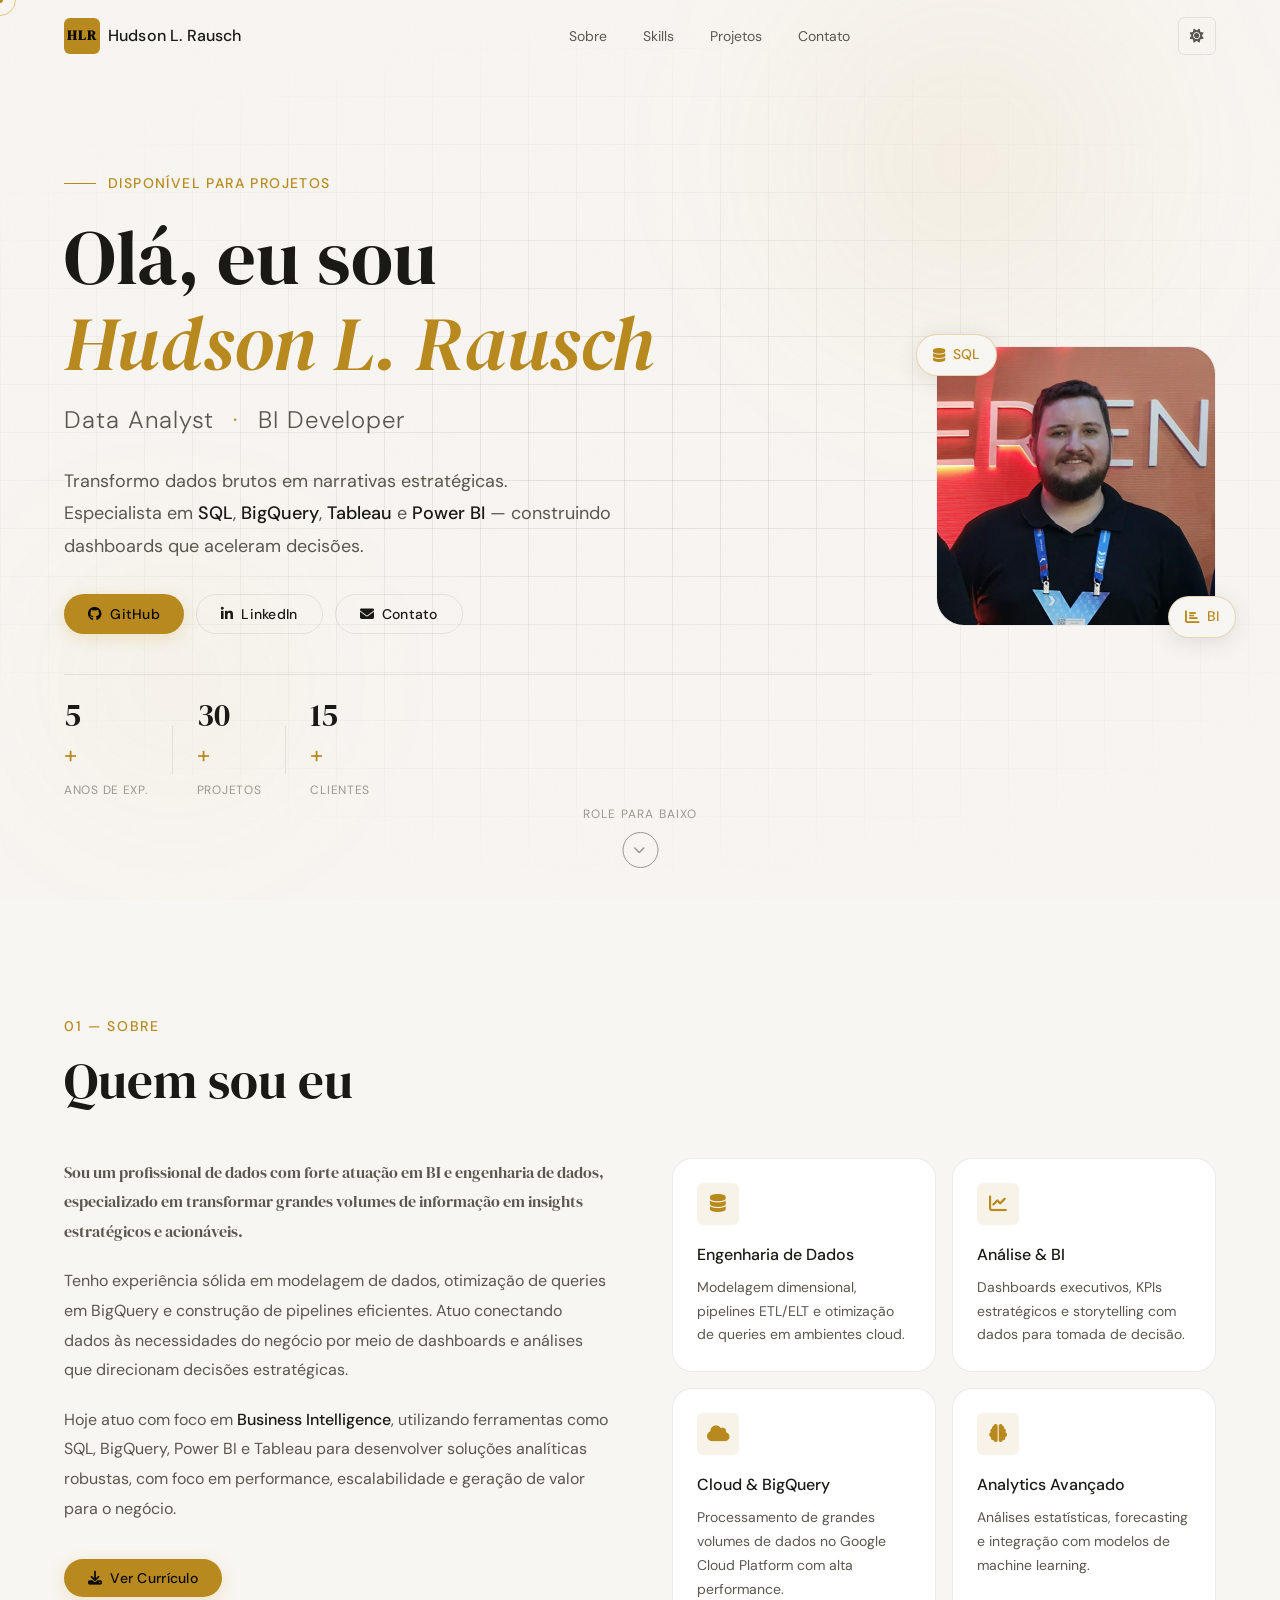
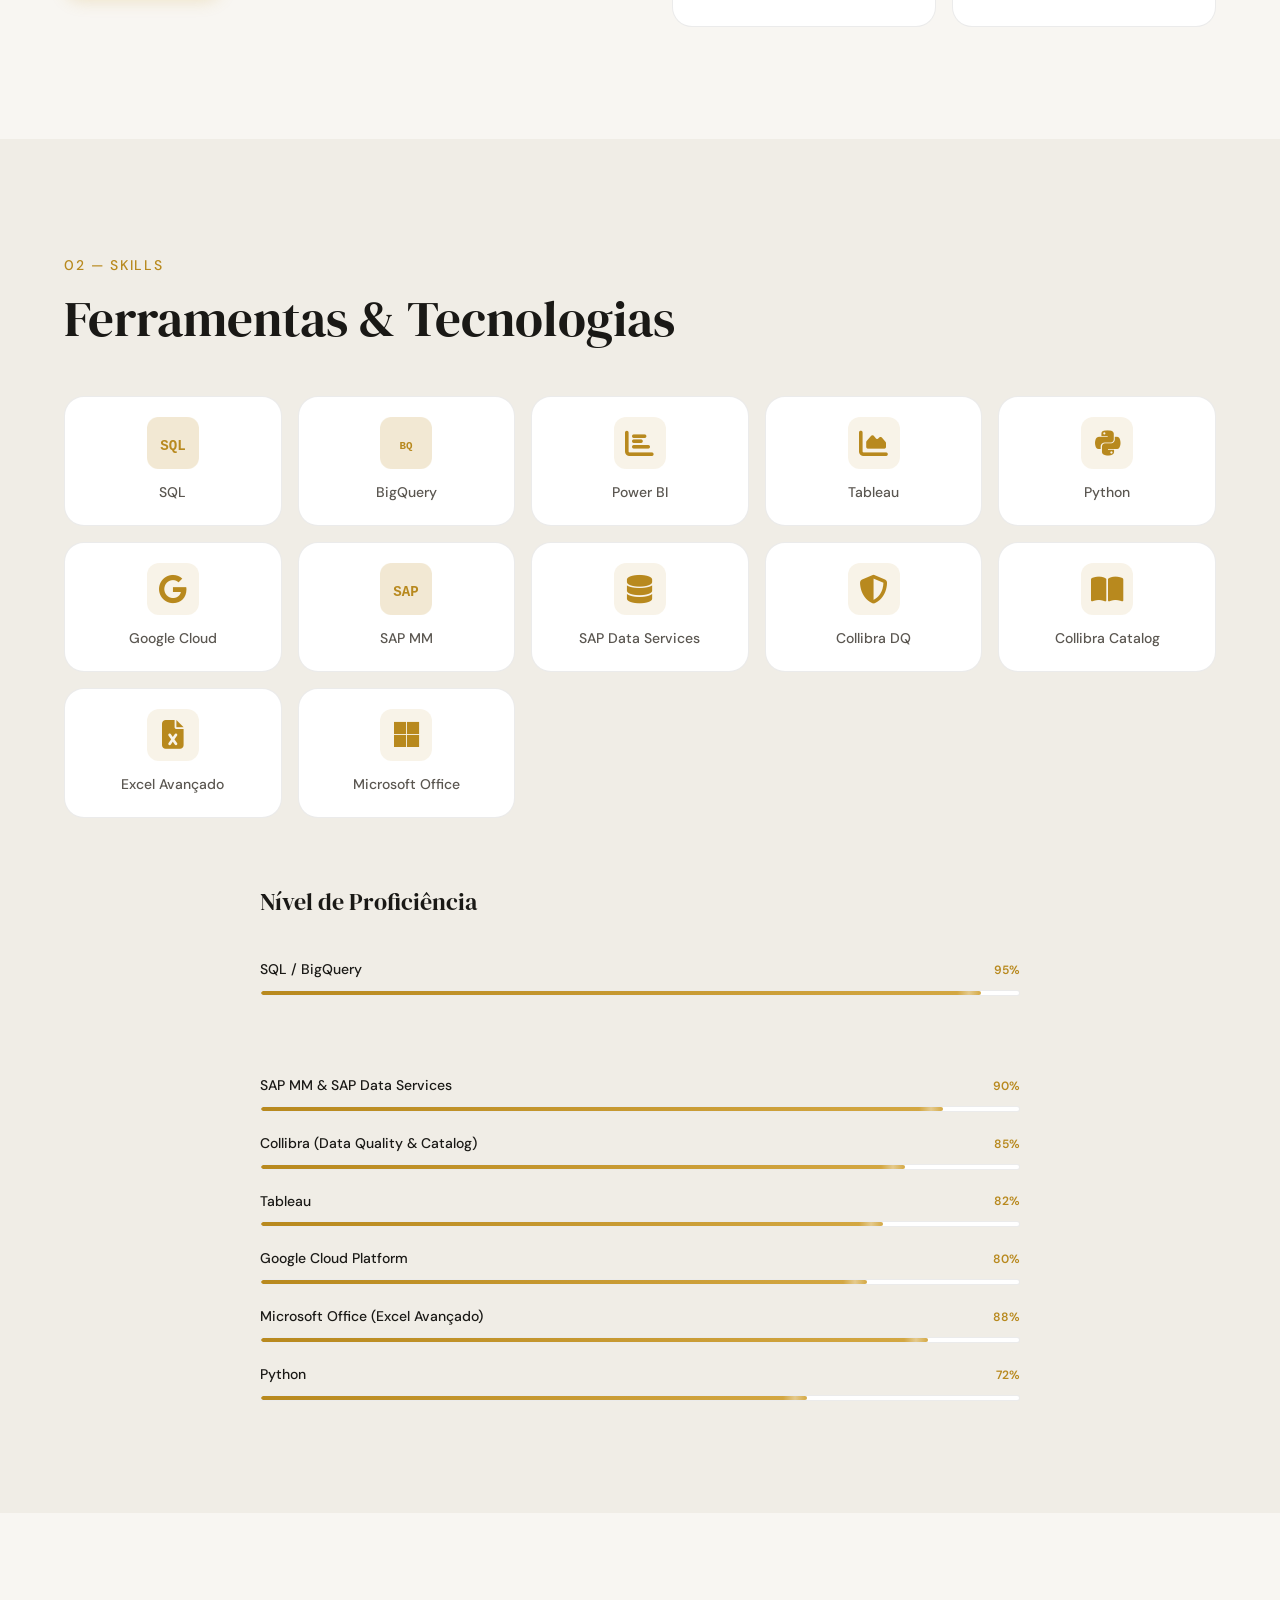
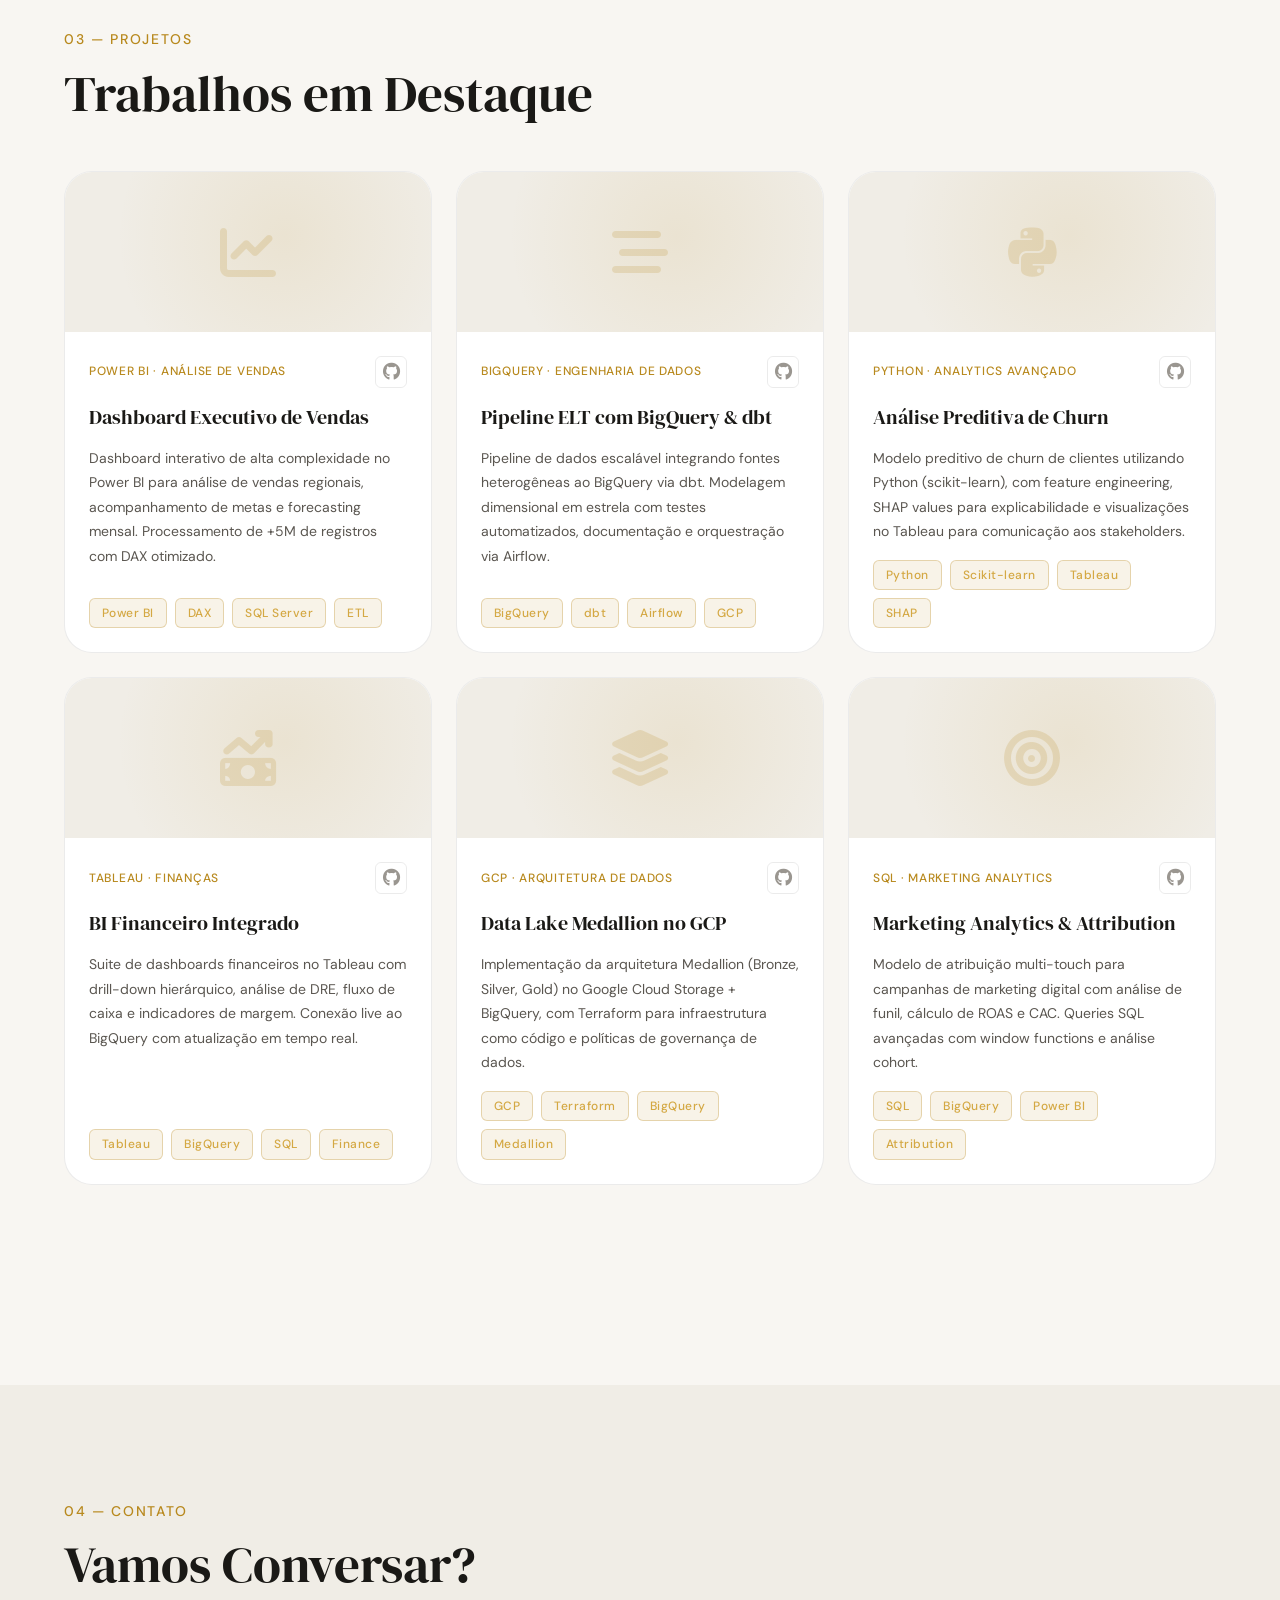
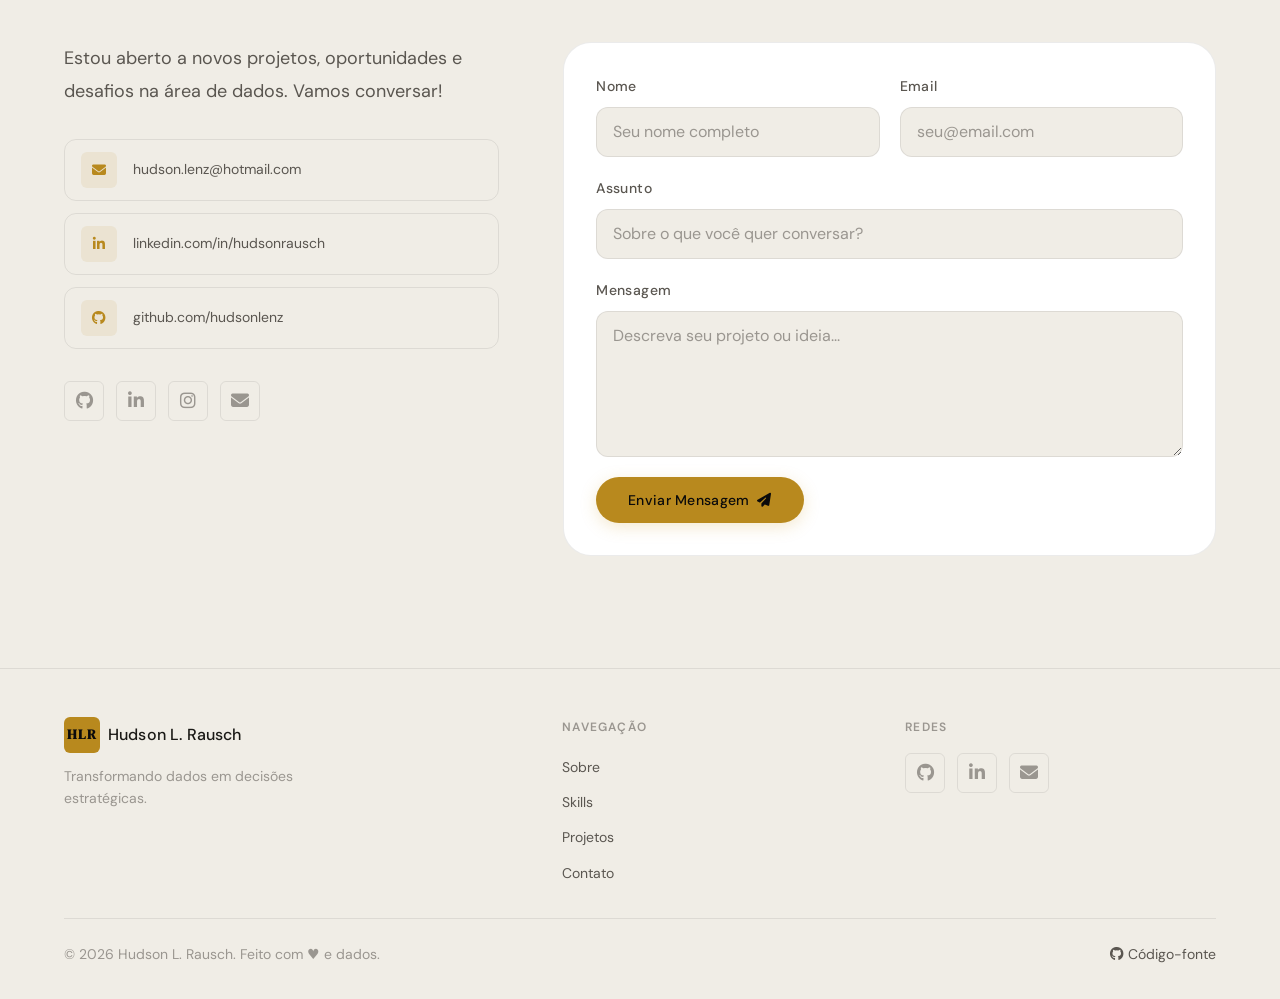
==== commit 50317751: "Update index.html" ====
--- a/index.html
+++ b/index.html
@@ -304,7 +304,6 @@
 
         <div class="skill-icon-card">
           <div class="skill-icon-wrap" aria-hidden="true">
-            <!-- SQL -->
             <svg viewBox="0 0 48 48" fill="none" xmlns="http://www.w3.org/2000/svg">
               <rect width="48" height="48" rx="10" fill="currentColor" opacity="0.1"/>
               <text x="50%" y="56%" text-anchor="middle" dominant-baseline="middle" font-size="13" font-weight="700" fill="currentColor" font-family="monospace">SQL</text>
@@ -315,65 +314,85 @@
 
         <div class="skill-icon-card">
           <div class="skill-icon-wrap" aria-hidden="true">
+            <svg viewBox="0 0 48 48" fill="none" xmlns="http://www.w3.org/2000/svg">
+              <rect width="48" height="48" rx="10" fill="currentColor" opacity="0.1"/>
+              <text x="50%" y="56%" text-anchor="middle" dominant-baseline="middle" font-size="10" font-weight="700" fill="currentColor" font-family="monospace">BQ</text>
+            </svg>
+          </div>
+          <span class="skill-icon-label">BigQuery</span>
+        </div>
+
+        <div class="skill-icon-card">
+          <div class="skill-icon-wrap" aria-hidden="true">
+            <i class="fas fa-chart-bar" style="font-size:1.8rem"></i>
+          </div>
+          <span class="skill-icon-label">Power BI</span>
+        </div>
+
+        <div class="skill-icon-card">
+          <div class="skill-icon-wrap" aria-hidden="true">
+            <i class="fas fa-chart-area" style="font-size:1.8rem"></i>
+          </div>
+          <span class="skill-icon-label">Tableau</span>
+        </div>
+
+        <div class="skill-icon-card">
+          <div class="skill-icon-wrap" aria-hidden="true">
+            <i class="fab fa-python" style="font-size:1.8rem"></i>
+          </div>
+          <span class="skill-icon-label">Python</span>
+        </div>
+
+        <div class="skill-icon-card">
+          <div class="skill-icon-wrap" aria-hidden="true">
             <i class="fab fa-google" style="font-size:1.8rem"></i>
           </div>
-          <span class="skill-icon-label">BigQuery</span>
-        </div>
-
-        <div class="skill-icon-card">
-          <div class="skill-icon-wrap" aria-hidden="true">
-            <i class="fas fa-chart-bar" style="font-size:1.8rem"></i>
-          </div>
-          <span class="skill-icon-label">Power BI</span>
-        </div>
-
-        <div class="skill-icon-card">
-          <div class="skill-icon-wrap" aria-hidden="true">
-            <i class="fas fa-table-cells" style="font-size:1.8rem"></i>
-          </div>
-          <span class="skill-icon-label">Tableau</span>
-        </div>
-
-        <div class="skill-icon-card">
-          <div class="skill-icon-wrap" aria-hidden="true">
-            <i class="fab fa-python" style="font-size:1.8rem"></i>
-          </div>
-          <span class="skill-icon-label">Python</span>
-        </div>
-
-        <div class="skill-icon-card">
-          <div class="skill-icon-wrap" aria-hidden="true">
-            <i class="fas fa-cloud" style="font-size:1.8rem"></i>
-          </div>
-          <span class="skill-icon-label">GCP</span>
-        </div>
-
-        <div class="skill-icon-card">
-          <div class="skill-icon-wrap" aria-hidden="true">
-            <i class="fas fa-cubes" style="font-size:1.8rem"></i>
-          </div>
-          <span class="skill-icon-label">dbt</span>
-        </div>
-
-        <div class="skill-icon-card">
-          <div class="skill-icon-wrap" aria-hidden="true">
-            <i class="fas fa-diagram-project" style="font-size:1.8rem"></i>
-          </div>
-          <span class="skill-icon-label">Looker</span>
-        </div>
-
-        <div class="skill-icon-card">
-          <div class="skill-icon-wrap" aria-hidden="true">
-            <i class="fab fa-git-alt" style="font-size:1.8rem"></i>
-          </div>
-          <span class="skill-icon-label">Git</span>
-        </div>
-
-        <div class="skill-icon-card">
-          <div class="skill-icon-wrap" aria-hidden="true">
-            <i class="fas fa-wind" style="font-size:1.8rem"></i>
-          </div>
-          <span class="skill-icon-label">Airflow</span>
+          <span class="skill-icon-label">Google Cloud</span>
+        </div>
+
+        <div class="skill-icon-card">
+          <div class="skill-icon-wrap" aria-hidden="true">
+            <svg viewBox="0 0 48 48" fill="none" xmlns="http://www.w3.org/2000/svg">
+              <rect width="48" height="48" rx="10" fill="currentColor" opacity="0.1"/>
+              <text x="50%" y="56%" text-anchor="middle" dominant-baseline="middle" font-size="13" font-weight="700" fill="currentColor" font-family="monospace">SAP</text>
+            </svg>
+          </div>
+          <span class="skill-icon-label">SAP MM</span>
+        </div>
+
+        <div class="skill-icon-card">
+          <div class="skill-icon-wrap" aria-hidden="true">
+            <i class="fas fa-database" style="font-size:1.8rem"></i>
+          </div>
+          <span class="skill-icon-label">SAP Data Services</span>
+        </div>
+
+        <div class="skill-icon-card">
+          <div class="skill-icon-wrap" aria-hidden="true">
+            <i class="fas fa-shield-halved" style="font-size:1.8rem"></i>
+          </div>
+          <span class="skill-icon-label">Collibra DQ</span>
+        </div>
+
+        <div class="skill-icon-card">
+          <div class="skill-icon-wrap" aria-hidden="true">
+            <i class="fas fa-book-open" style="font-size:1.8rem"></i>
+          </div>
+          <span class="skill-icon-label">Collibra Catalog</span>
+        </div>
+
+        <div class="skill-icon-card">
+          <div class="skill-icon-wrap" aria-hidden="true">
+            <i class="fas fa-file-excel" style="font-size:1.8rem"></i>
+          </div>
+          <span class="skill-icon-label">Excel Avançado</span>
+        </div>
+
+        <div class="skill-icon-card">
+          <div class="skill-icon-wrap" aria-hidden="true">
+            <i class="fab fa-microsoft" style="font-size:1.8rem"></i>
+          </div>
+          <span class="skill-icon-label">Microsoft Office</span>
         </div>
 
       </div>
@@ -404,43 +423,64 @@
 
         <div class="skill-bar-item reveal-item">
           <div class="skill-bar-header">
-            <span class="skill-bar-name">Tableau</span>
-            <span class="skill-bar-pct">88%</span>
-          </div>
-          <div class="skill-bar-track" role="progressbar" aria-valuenow="88" aria-valuemin="0" aria-valuemax="100" aria-label="Tableau: 88%">
-            <div class="skill-bar-fill" data-width="88"></div>
+            <span class="skill-bar-name">SAP MM & SAP Data Services</span>
+            <span class="skill-bar-pct">90%</span>
+          </div>
+          <div class="skill-bar-track" role="progressbar" aria-valuenow="90" aria-valuemin="0" aria-valuemax="100" aria-label="SAP: 90%">
+            <div class="skill-bar-fill" data-width="90"></div>
           </div>
         </div>
 
         <div class="skill-bar-item reveal-item">
           <div class="skill-bar-header">
-            <span class="skill-bar-name">Python (Pandas / NumPy)</span>
-            <span class="skill-bar-pct">80%</span>
-          </div>
-          <div class="skill-bar-track" role="progressbar" aria-valuenow="80" aria-valuemin="0" aria-valuemax="100" aria-label="Python: 80%">
-            <div class="skill-bar-fill" data-width="80"></div>
+            <span class="skill-bar-name">Collibra (Data Quality & Catalog)</span>
+            <span class="skill-bar-pct">85%</span>
+          </div>
+          <div class="skill-bar-track" role="progressbar" aria-valuenow="85" aria-valuemin="0" aria-valuemax="100" aria-label="Collibra: 85%">
+            <div class="skill-bar-fill" data-width="85"></div>
           </div>
         </div>
 
         <div class="skill-bar-item reveal-item">
           <div class="skill-bar-header">
-            <span class="skill-bar-name">dbt / Data Modeling</span>
-            <span class="skill-bar-pct">75%</span>
-          </div>
-          <div class="skill-bar-track" role="progressbar" aria-valuenow="75" aria-valuemin="0" aria-valuemax="100" aria-label="dbt e Data Modeling: 75%">
-            <div class="skill-bar-fill" data-width="75"></div>
+            <span class="skill-bar-name">Tableau</span>
+            <span class="skill-bar-pct">82%</span>
+          </div>
+          <div class="skill-bar-track" role="progressbar" aria-valuenow="82" aria-valuemin="0" aria-valuemax="100" aria-label="Tableau: 82%">
+            <div class="skill-bar-fill" data-width="82"></div>
           </div>
         </div>
 
         <div class="skill-bar-item reveal-item">
           <div class="skill-bar-header">
             <span class="skill-bar-name">Google Cloud Platform</span>
-            <span class="skill-bar-pct">78%</span>
-          </div>
-          <div class="skill-bar-track" role="progressbar" aria-valuenow="78" aria-valuemin="0" aria-valuemax="100" aria-label="GCP: 78%">
-            <div class="skill-bar-fill" data-width="78"></div>
-          </div>
-        </div>
+            <span class="skill-bar-pct">80%</span>
+          </div>
+          <div class="skill-bar-track" role="progressbar" aria-valuenow="80" aria-valuemin="0" aria-valuemax="100" aria-label="GCP: 80%">
+            <div class="skill-bar-fill" data-width="80"></div>
+          </div>
+        </div>
+
+        <div class="skill-bar-item reveal-item">
+          <div class="skill-bar-header">
+            <span class="skill-bar-name">Microsoft Office (Excel Avançado)</span>
+            <span class="skill-bar-pct">88%</span>
+          </div>
+          <div class="skill-bar-track" role="progressbar" aria-valuenow="88" aria-valuemin="0" aria-valuemax="100" aria-label="Office: 88%">
+            <div class="skill-bar-fill" data-width="88"></div>
+          </div>
+        </div>
+
+        <div class="skill-bar-item reveal-item">
+          <div class="skill-bar-header">
+            <span class="skill-bar-name">Python</span>
+            <span class="skill-bar-pct">72%</span>
+          </div>
+          <div class="skill-bar-track" role="progressbar" aria-valuenow="72" aria-valuemin="0" aria-valuemax="100" aria-label="Python: 72%">
+            <div class="skill-bar-fill" data-width="72"></div>
+          </div>
+        </div>
+
       </div>
     </div>
   </section>
@@ -460,7 +500,7 @@
       <div class="projects-grid">
 
         <!-- Projeto 1 -->
-        <article class="project-card reveal-item" aria-label="Projeto: Dashboard Executivo de Vendas">
+        <article class="project-card reveal-item" data-lightbox data-img="img/20260327_151705.jpg" data-title="Dashboard Executivo de Vendas" data-github="https://github.com/hudsonlenz/projeto-vendas" aria-label="Projeto: Dashboard Executivo de Vendas">
           <div class="project-card-inner">
             <!-- Preview visual do projeto -->
             <div class="project-preview" aria-hidden="true">
@@ -491,23 +531,12 @@
                 <span class="tag">SQL Server</span>
                 <span class="tag">ETL</span>
               </div>
-
-              <button
-                class="project-cta"
-                aria-label="Ampliar imagem do projeto"
-                data-lightbox
-                data-img="img/20260327_151705.jpg"
-                data-title="Dashboard Executivo de Vendas"
-                data-github="https://github.com/hudsonlenz/projeto-vendas">
-                Ver Imagem
-                <i class="fas fa-expand" aria-hidden="true"></i>
-              </button>
             </div>
           </div>
         </article>
 
         <!-- Projeto 2 -->
-        <article class="project-card reveal-item" aria-label="Projeto: Pipeline BigQuery + dbt">
+        <article class="project-card reveal-item" data-lightbox data-img="img/20260327_151705.jpg" data-title="Pipeline ELT com BigQuery &amp; dbt" data-github="https://github.com/hudsonlenz/pipeline-bigquery" aria-label="Projeto: Pipeline BigQuery + dbt">
           <div class="project-card-inner">
             <div class="project-preview" aria-hidden="true">
               <div class="project-preview-icon">
@@ -537,23 +566,12 @@
                 <span class="tag">Airflow</span>
                 <span class="tag">GCP</span>
               </div>
-
-              <button
-                class="project-cta"
-                aria-label="Ampliar imagem do projeto"
-                data-lightbox
-                data-img="img/20260327_151705.jpg"
-                data-title="Pipeline ELT com BigQuery &amp; dbt"
-                data-github="https://github.com/hudsonlenz/pipeline-bigquery">
-                Ver Imagem
-                <i class="fas fa-expand" aria-hidden="true"></i>
-              </button>
             </div>
           </div>
         </article>
 
         <!-- Projeto 3 -->
-        <article class="project-card reveal-item" aria-label="Projeto: Análise de Churn com Python">
+        <article class="project-card reveal-item" data-lightbox data-img="img/20260327_151705.jpg" data-title="Análise Preditiva de Churn" data-github="https://github.com/hudsonlenz/analise-churn" aria-label="Projeto: Análise de Churn com Python">
           <div class="project-card-inner">
             <div class="project-preview" aria-hidden="true">
               <div class="project-preview-icon">
@@ -583,23 +601,12 @@
                 <span class="tag">Tableau</span>
                 <span class="tag">SHAP</span>
               </div>
-
-              <button
-                class="project-cta"
-                aria-label="Ampliar imagem do projeto"
-                data-lightbox
-                data-img="img/20260327_151705.jpg"
-                data-title="Análise Preditiva de Churn"
-                data-github="https://github.com/hudsonlenz/analise-churn">
-                Ver Imagem
-                <i class="fas fa-expand" aria-hidden="true"></i>
-              </button>
             </div>
           </div>
         </article>
 
         <!-- Projeto 4 -->
-        <article class="project-card reveal-item" aria-label="Projeto: BI Financeiro com Tableau">
+        <article class="project-card reveal-item" data-lightbox data-img="img/20260327_151705.jpg" data-title="BI Financeiro Integrado" data-github="https://github.com/hudsonlenz/bi-financeiro" aria-label="Projeto: BI Financeiro com Tableau">
           <div class="project-card-inner">
             <div class="project-preview" aria-hidden="true">
               <div class="project-preview-icon">
@@ -629,23 +636,12 @@
                 <span class="tag">SQL</span>
                 <span class="tag">Finance</span>
               </div>
-
-              <button
-                class="project-cta"
-                aria-label="Ampliar imagem do projeto"
-                data-lightbox
-                data-img="img/20260327_151705.jpg"
-                data-title="BI Financeiro Integrado"
-                data-github="https://github.com/hudsonlenz/bi-financeiro">
-                Ver Imagem
-                <i class="fas fa-expand" aria-hidden="true"></i>
-              </button>
             </div>
           </div>
         </article>
 
         <!-- Projeto 5 -->
-        <article class="project-card reveal-item" aria-label="Projeto: Data Lake no GCP">
+        <article class="project-card reveal-item" data-lightbox data-img="img/20260327_151705.jpg" data-title="Data Lake Medallion no GCP" data-github="https://github.com/hudsonlenz/data-lake-gcp" aria-label="Projeto: Data Lake no GCP">
           <div class="project-card-inner">
             <div class="project-preview" aria-hidden="true">
               <div class="project-preview-icon">
@@ -675,23 +671,12 @@
                 <span class="tag">BigQuery</span>
                 <span class="tag">Medallion</span>
               </div>
-
-              <button
-                class="project-cta"
-                aria-label="Ampliar imagem do projeto"
-                data-lightbox
-                data-img="img/20260327_151705.jpg"
-                data-title="Data Lake Medallion no GCP"
-                data-github="https://github.com/hudsonlenz/data-lake-gcp">
-                Ver Imagem
-                <i class="fas fa-expand" aria-hidden="true"></i>
-              </button>
             </div>
           </div>
         </article>
 
         <!-- Projeto 6 -->
-        <article class="project-card reveal-item" aria-label="Projeto: Marketing Analytics">
+        <article class="project-card reveal-item" data-lightbox data-img="img/20260327_151705.jpg" data-title="Marketing Analytics &amp; Attribution" data-github="https://github.com/hudsonlenz/marketing-analytics" aria-label="Projeto: Marketing Analytics">
           <div class="project-card-inner">
             <div class="project-preview" aria-hidden="true">
               <div class="project-preview-icon">
@@ -721,17 +706,6 @@
                 <span class="tag">Power BI</span>
                 <span class="tag">Attribution</span>
               </div>
-
-              <button
-                class="project-cta"
-                aria-label="Ampliar imagem do projeto"
-                data-lightbox
-                data-img="img/20260327_151705.jpg"
-                data-title="Marketing Analytics &amp; Attribution"
-                data-github="https://github.com/hudsonlenz/marketing-analytics">
-                Ver Imagem
-                <i class="fas fa-expand" aria-hidden="true"></i>
-              </button>
             </div>
           </div>
         </article>
@@ -888,9 +862,15 @@
       <!-- Bottom bar -->
       <div class="footer-bottom">
         <p class="footer-copy">
-          &copy; <span id="footerYear"></span> Hudson L. Rausch. Se você chegou até aqui, meu muito obrigado. <span role="img" aria-label="rock on">🤘</span>; Estamos junto.
+          &copy; <span id="footerYear"></span> Hudson L. Rausch. Feito com
+          <span aria-hidden="true">&#9829;</span><span class="sr-only">dedicação</span>
+          e dados.
         </p>
         <p class="footer-made">
+          <a href="https://github.com/hudsonlenz/portfolio" target="_blank" rel="noopener noreferrer"
+             class="footer-link" aria-label="Ver código-fonte do portfólio">
+            <i class="fab fa-github" aria-hidden="true"></i> Código-fonte
+          </a>
         </p>
       </div>
     </div>
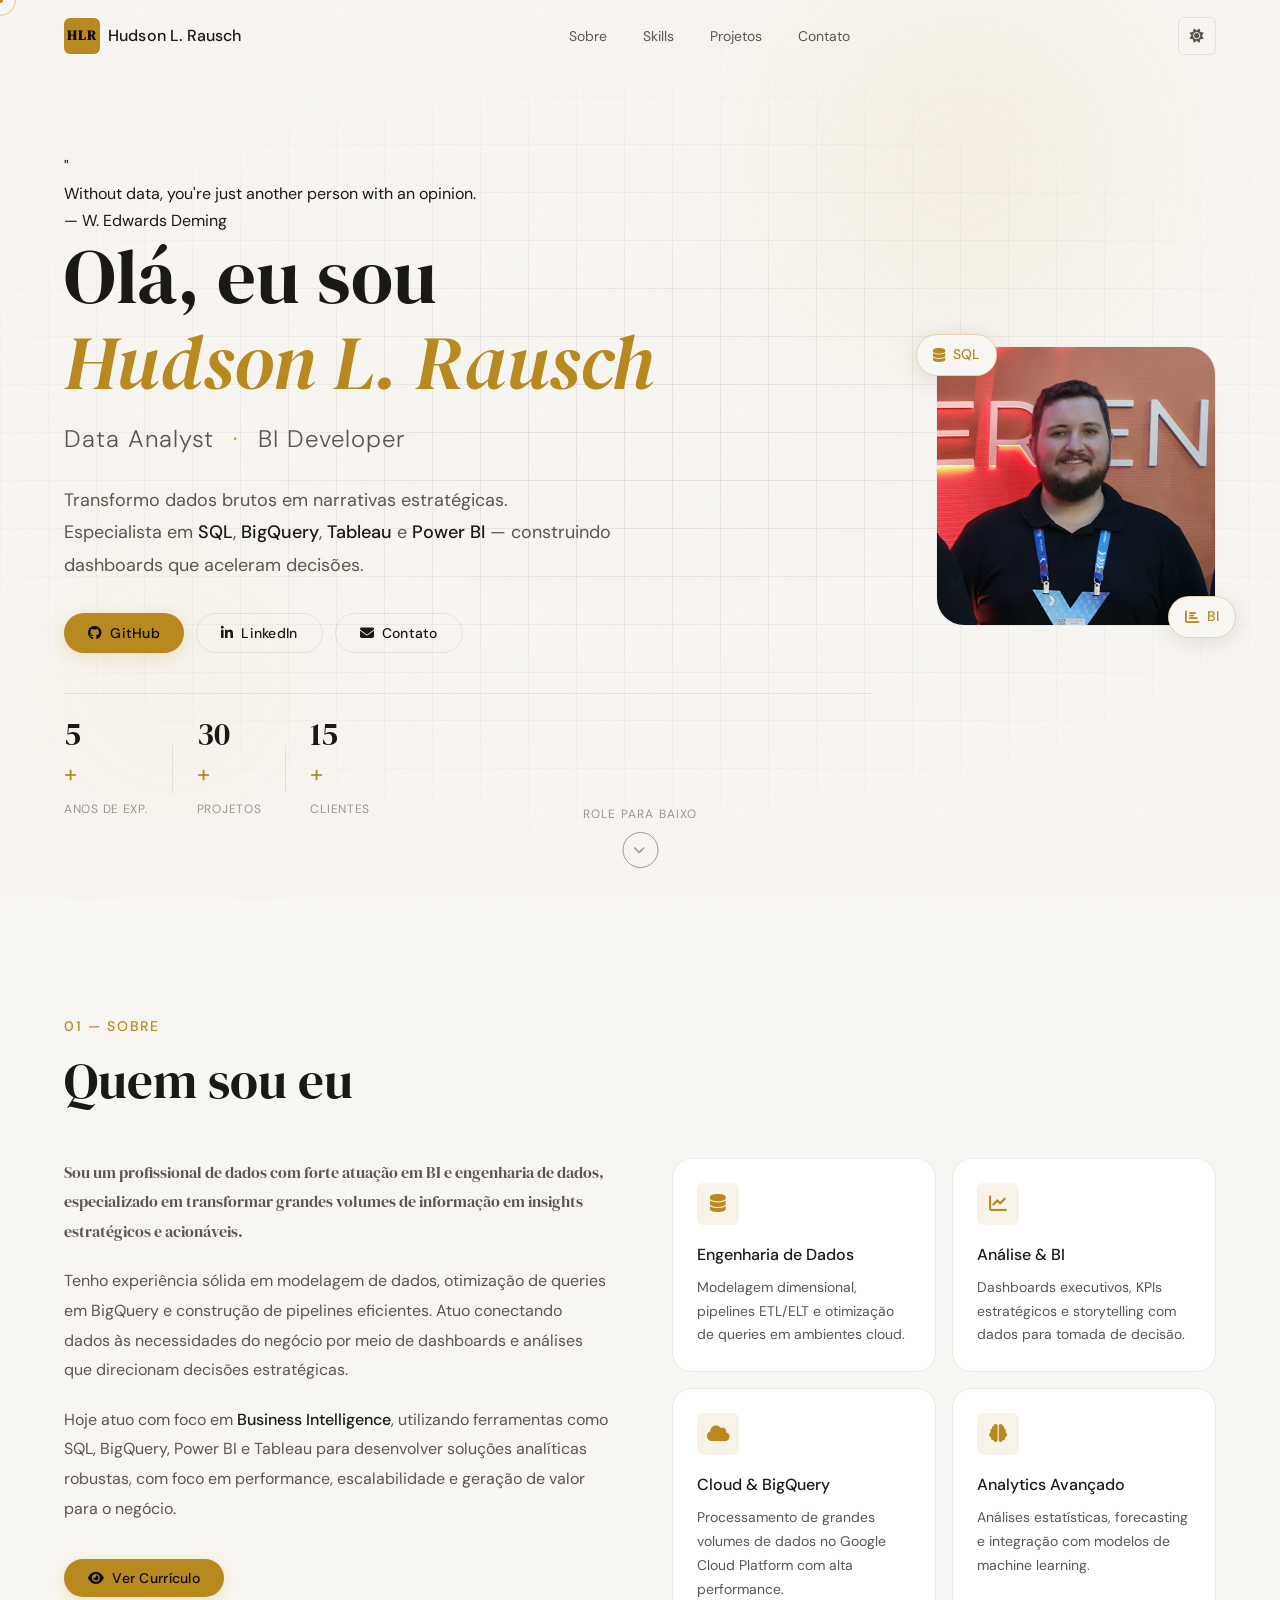
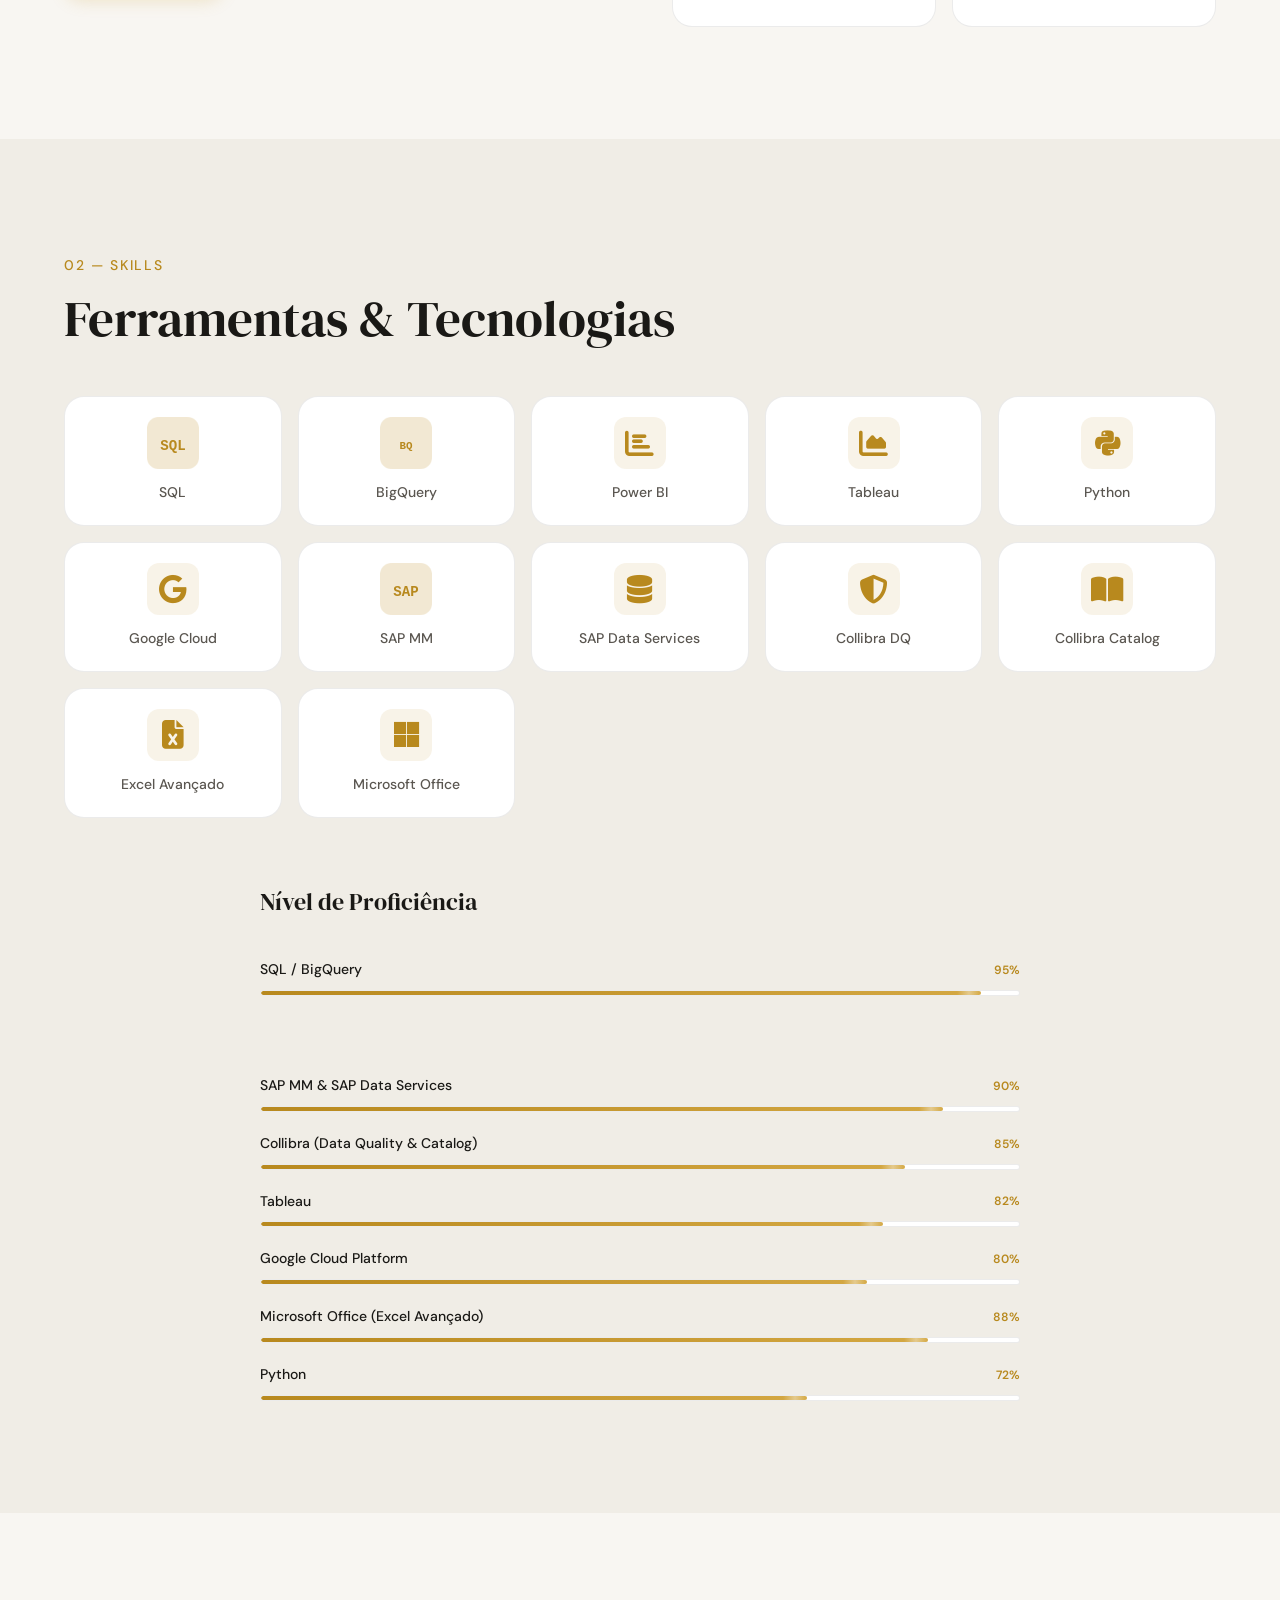
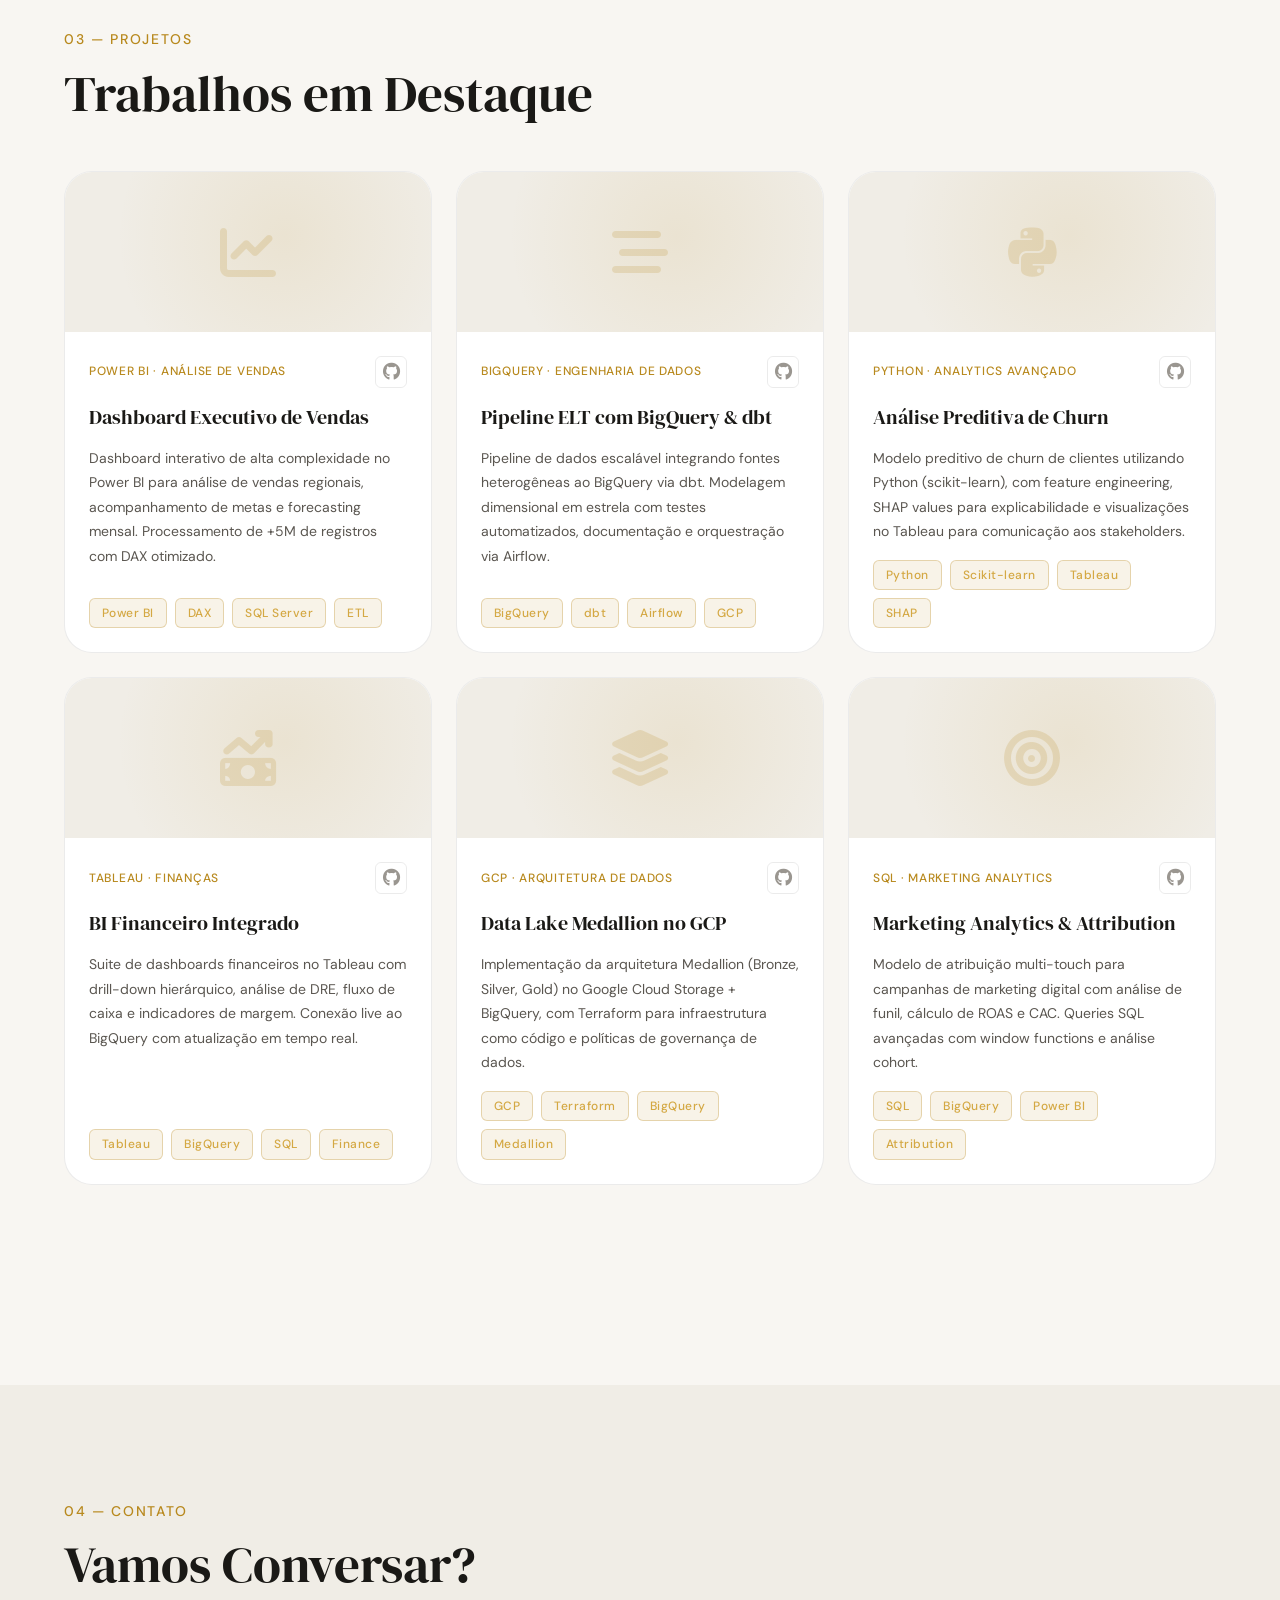
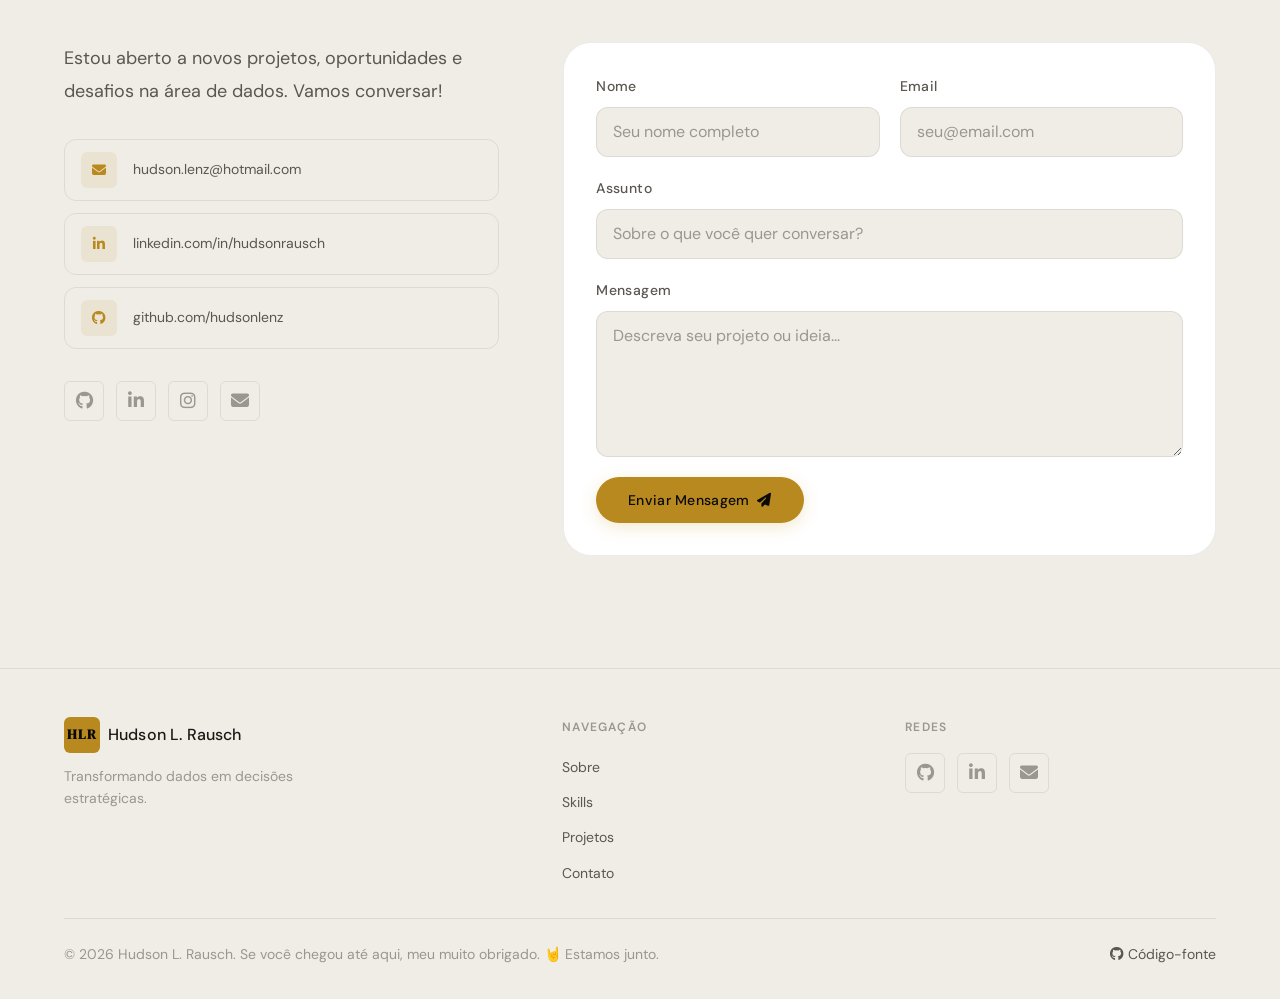
==== commit cdb4e6a0: "Update index.html" ====
--- a/index.html
+++ b/index.html
@@ -130,10 +130,11 @@
     <div class="hero-container">
       <!-- Coluna de texto -->
       <div class="hero-content">
-        <p class="hero-eyebrow reveal-item">
-          <span class="eyebrow-line" aria-hidden="true"></span>
-          Disponível para projetos
-        </p>
+        <blockquote class="hero-quote reveal-item">
+          <span class="hero-quote-mark" aria-hidden="true">"</span>
+          <p class="hero-quote-text">Without data, you're just another person with an opinion.</p>
+          <footer class="hero-quote-author">— W. Edwards Deming</footer>
+        </blockquote>
 
         <h1 class="hero-title reveal-item">
           Olá, eu sou<br />
@@ -245,7 +246,7 @@
 
           <!-- Download CV -->
           <a href="curriculo.html" class="btn btn--primary about-cta" aria-label="Ver currículo">
-            <i class="fas fa-download" aria-hidden="true"></i>
+            <i class="fas fa-eye" aria-hidden="true"></i>
             Ver Currículo
           </a>
         </div>
@@ -500,7 +501,7 @@
       <div class="projects-grid">
 
         <!-- Projeto 1 -->
-        <article class="project-card reveal-item" data-lightbox data-img="img/20260327_151705.jpg" data-title="Dashboard Executivo de Vendas" data-github="https://github.com/hudsonlenz/projeto-vendas" aria-label="Projeto: Dashboard Executivo de Vendas">
+        <article class="project-card reveal-item" data-lightbox data-img="img/Dashboard_1.jpg" data-title="Dashboard Executivo de Vendas" data-github="https://github.com/hudsonlenz/projeto-vendas" aria-label="Projeto: Dashboard Executivo de Vendas">
           <div class="project-card-inner">
             <!-- Preview visual do projeto -->
             <div class="project-preview" aria-hidden="true">
@@ -536,7 +537,7 @@
         </article>
 
         <!-- Projeto 2 -->
-        <article class="project-card reveal-item" data-lightbox data-img="img/20260327_151705.jpg" data-title="Pipeline ELT com BigQuery &amp; dbt" data-github="https://github.com/hudsonlenz/pipeline-bigquery" aria-label="Projeto: Pipeline BigQuery + dbt">
+        <article class="project-card reveal-item" data-lightbox data-img="img/Dashboard_2.jpg" data-title="Pipeline ELT com BigQuery &amp; dbt" data-github="https://github.com/hudsonlenz/pipeline-bigquery" aria-label="Projeto: Pipeline BigQuery + dbt">
           <div class="project-card-inner">
             <div class="project-preview" aria-hidden="true">
               <div class="project-preview-icon">
@@ -571,7 +572,7 @@
         </article>
 
         <!-- Projeto 3 -->
-        <article class="project-card reveal-item" data-lightbox data-img="img/20260327_151705.jpg" data-title="Análise Preditiva de Churn" data-github="https://github.com/hudsonlenz/analise-churn" aria-label="Projeto: Análise de Churn com Python">
+        <article class="project-card reveal-item" data-lightbox data-img="img/Dashboard_3.jpg" data-title="Análise Preditiva de Churn" data-github="https://github.com/hudsonlenz/analise-churn" aria-label="Projeto: Análise de Churn com Python">
           <div class="project-card-inner">
             <div class="project-preview" aria-hidden="true">
               <div class="project-preview-icon">
@@ -606,7 +607,7 @@
         </article>
 
         <!-- Projeto 4 -->
-        <article class="project-card reveal-item" data-lightbox data-img="img/20260327_151705.jpg" data-title="BI Financeiro Integrado" data-github="https://github.com/hudsonlenz/bi-financeiro" aria-label="Projeto: BI Financeiro com Tableau">
+        <article class="project-card reveal-item" data-lightbox data-img="img/Dashboard_4.jpg" data-title="BI Financeiro Integrado" data-github="https://github.com/hudsonlenz/bi-financeiro" aria-label="Projeto: BI Financeiro com Tableau">
           <div class="project-card-inner">
             <div class="project-preview" aria-hidden="true">
               <div class="project-preview-icon">
@@ -862,9 +863,8 @@
       <!-- Bottom bar -->
       <div class="footer-bottom">
         <p class="footer-copy">
-          &copy; <span id="footerYear"></span> Hudson L. Rausch. Feito com
-          <span aria-hidden="true">&#9829;</span><span class="sr-only">dedicação</span>
-          e dados.
+  &copy; <span id="footerYear"></span> Hudson L. Rausch. Se você chegou até aqui, meu muito obrigado. <span role="img" aria-label="rock on">🤘</span> Estamos junto.
+</p>
         </p>
         <p class="footer-made">
           <a href="https://github.com/hudsonlenz/portfolio" target="_blank" rel="noopener noreferrer"
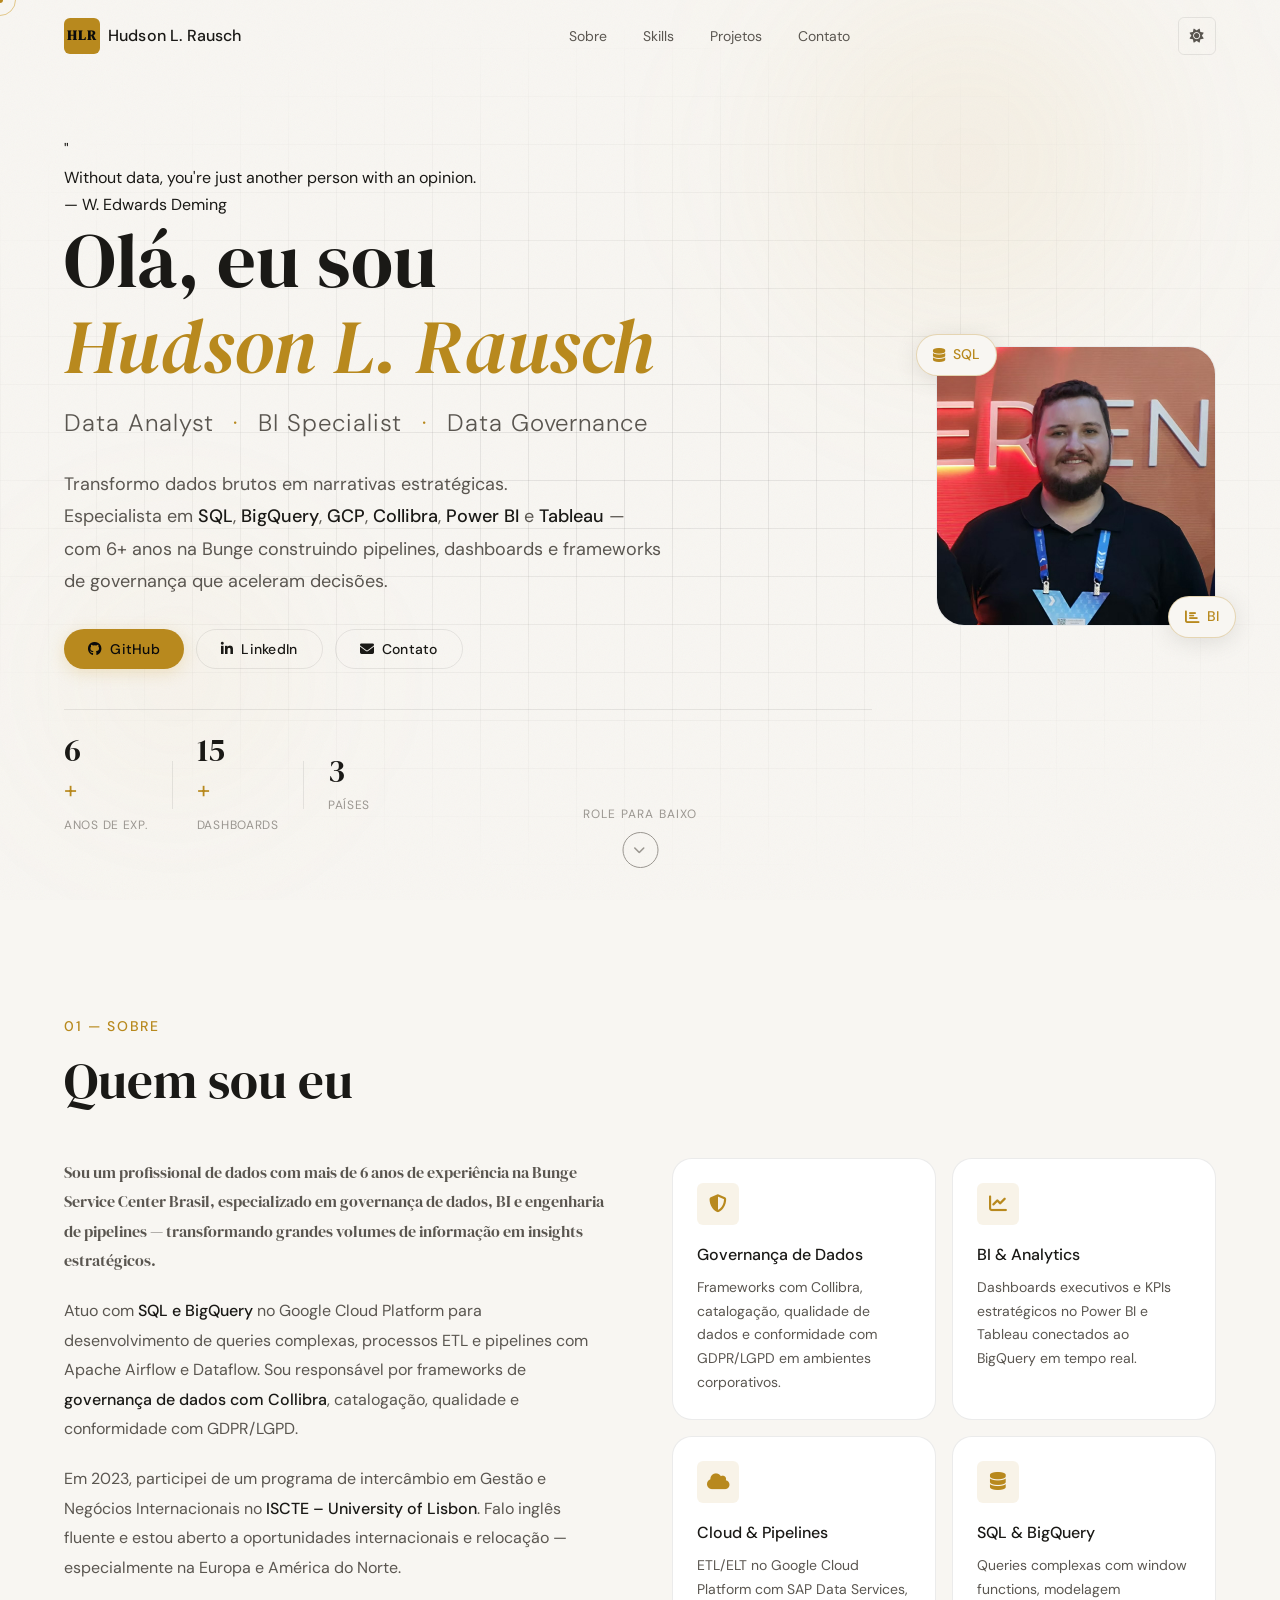
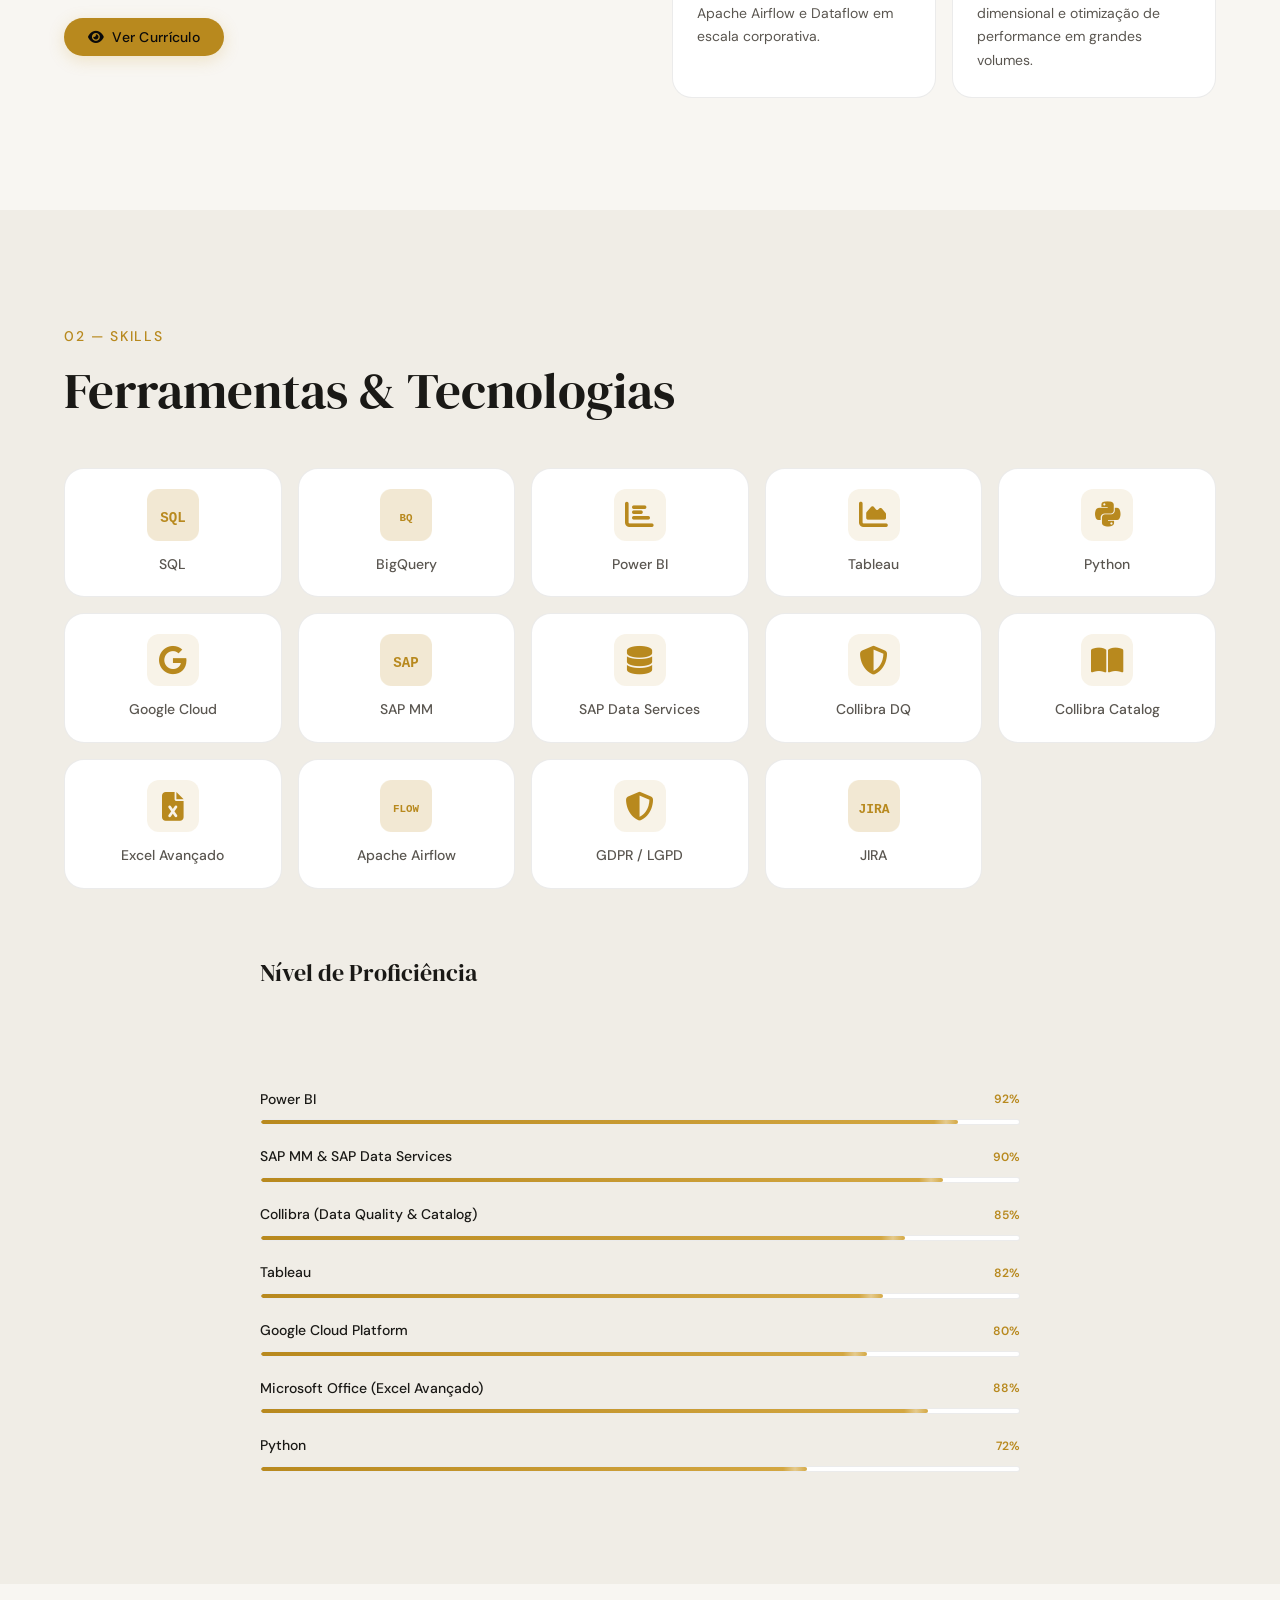
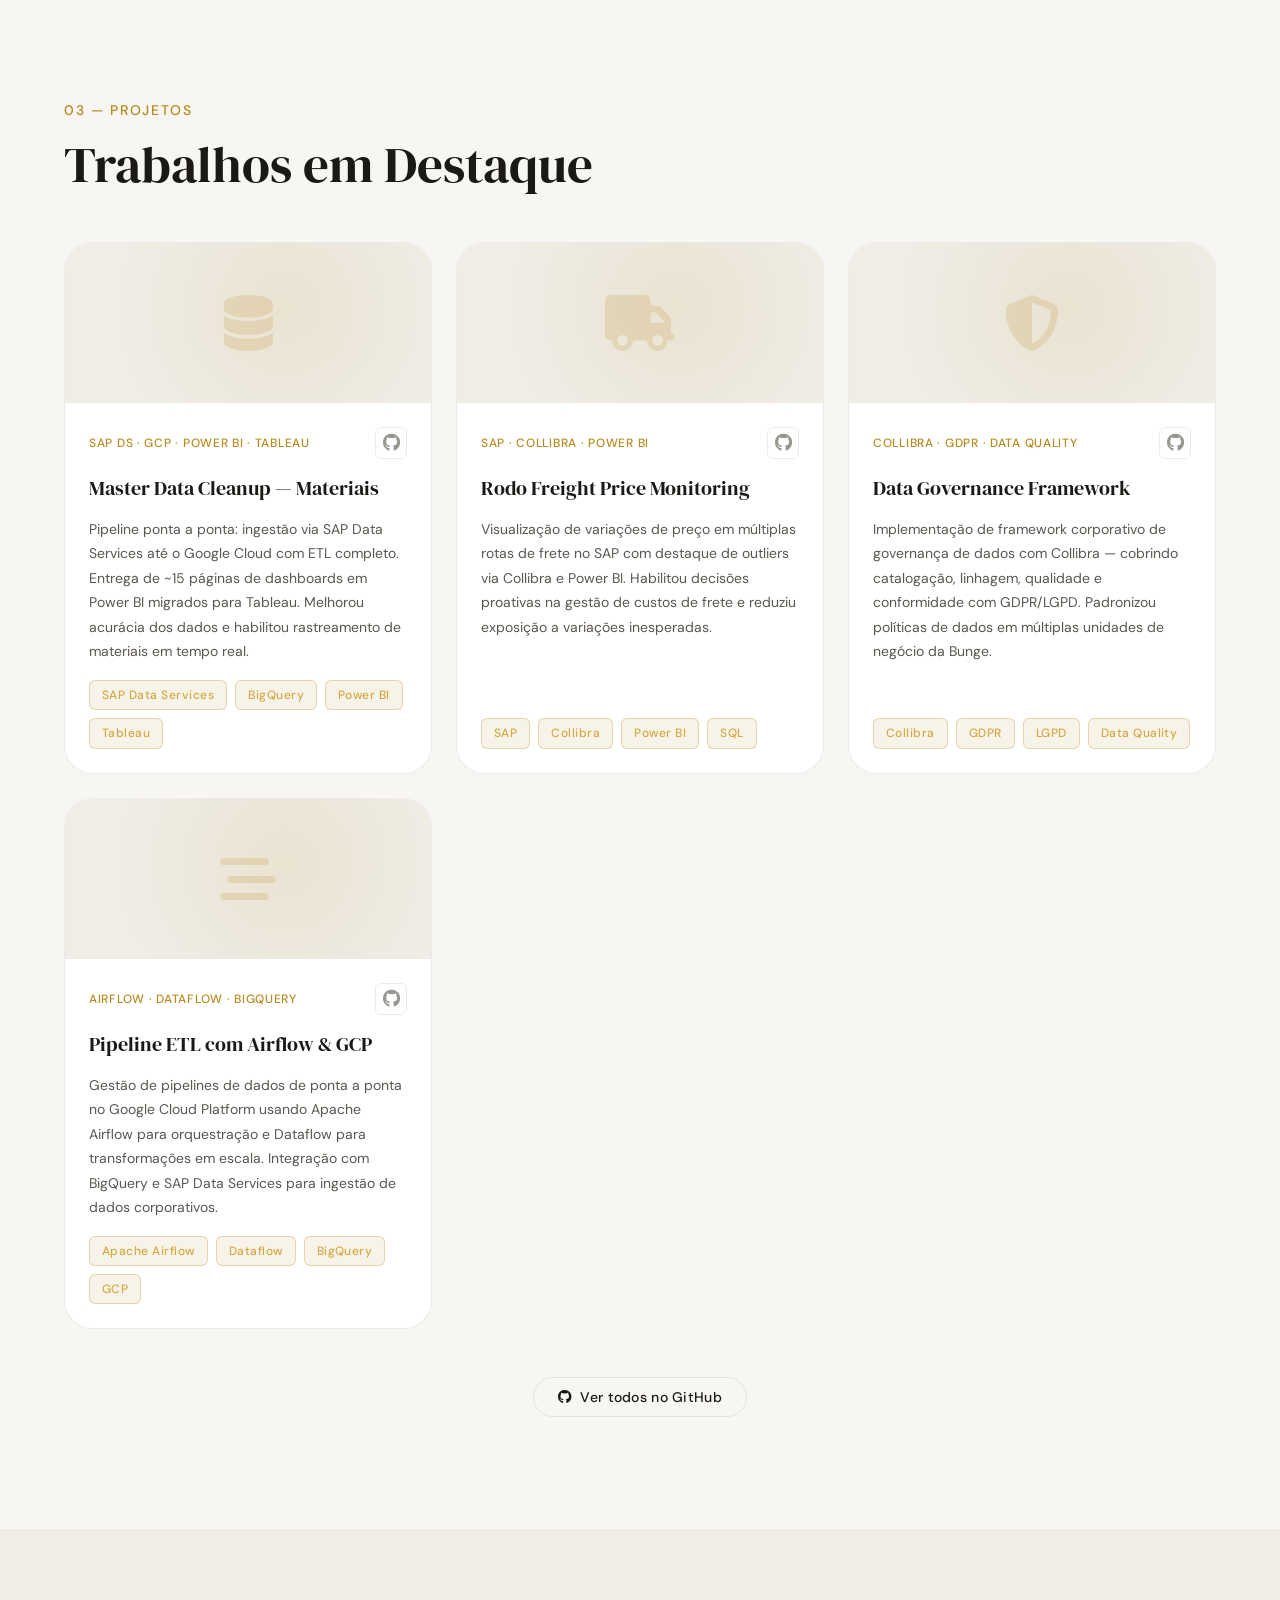
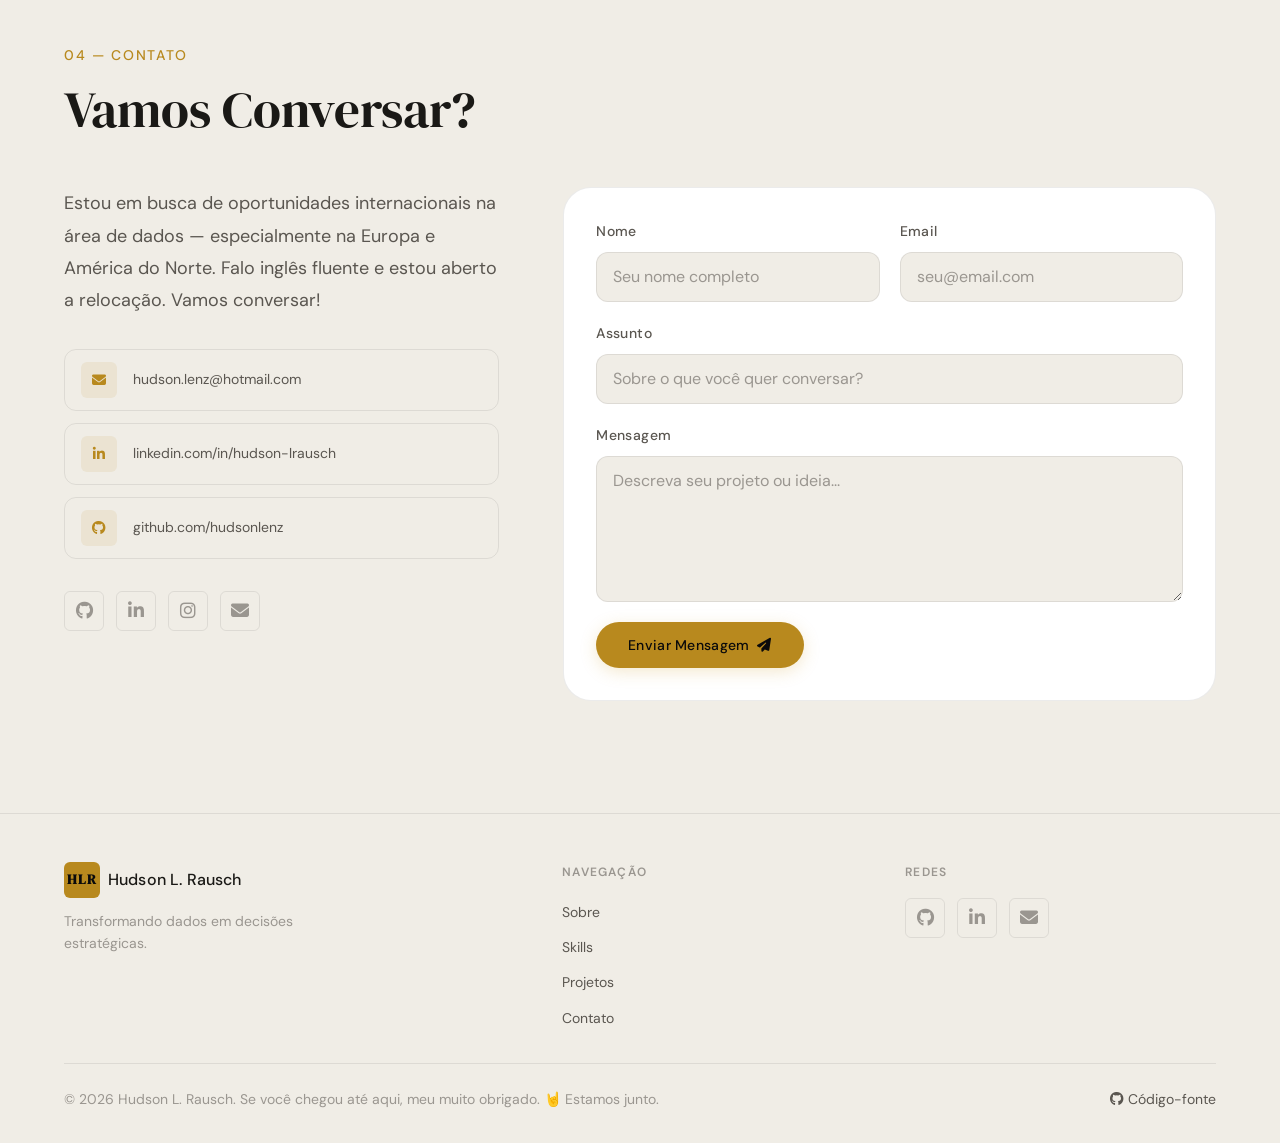
==== commit 30175b0b: "Update index.html" ====
--- a/index.html
+++ b/index.html
@@ -6,17 +6,17 @@
   ============================================================ -->
   <meta charset="UTF-8" />
   <meta name="viewport" content="width=device-width, initial-scale=1.0" />
-  <meta name="description" content="Portfólio de Hudson Lenz Rausch — Data Analyst & BI Developer especializada em SQL, BigQuery, Tableau e Power BI." />
-  <meta name="keywords" content="data analyst, BI developer, SQL, BigQuery, Tableau, Power BI, portfólio" />
-  <meta name="author" content="Hudson L. Rausch" />
+  <meta name="description" content="Portfólio de Hudson Lenz Rausch — Data Analyst & Business Intelligence Specialist com 6+ anos de experiência em SQL, BigQuery, GCP, Collibra, Power BI e Tableau. Open to international opportunities." />
+  <meta name="keywords" content="data analyst, data governance, BI specialist, SQL, BigQuery, GCP, Collibra, Tableau, Power BI, SAP Data Services, Airflow, GDPR, portfólio, international" />
+  <meta name="author" content="Hudson Lenz Rausch" />
 
   <!-- Open Graph (compartilhamento em redes sociais) -->
-  <meta property="og:title" content="Hudson L. Rausch — Data Analyst & BI Developer" />
-  <meta property="og:description" content="Transformando dados em decisões estratégicas." />
+  <meta property="og:title" content="Hudson Lenz Rausch — Data Analyst & BI Specialist" />
+  <meta property="og:description" content="6+ years turning data into strategic decisions. SQL · BigQuery · GCP · Collibra · Power BI · Tableau. Open to relocation." />
   <meta property="og:type" content="website" />
-  <meta property="og:url" content="https://seu-usuario.github.io" />
-
-  <title>Hudson L. Rausch — Data Analyst & BI Developer</title>
+  <meta property="og:url" content="https://hudsonlenz.github.io" />
+
+  <title>Hudson Lenz Rausch — Data Analyst & BI Specialist</title>
 
   <!-- ============================================================
        FONTES — Google Fonts
@@ -142,12 +142,12 @@
         </h1>
 
         <p class="hero-subtitle reveal-item">
-          Data Analyst <span class="subtitle-sep" aria-hidden="true">·</span> BI Developer
+          Data Analyst <span class="subtitle-sep" aria-hidden="true">·</span> BI Specialist <span class="subtitle-sep" aria-hidden="true">·</span> Data Governance
         </p>
 
         <p class="hero-description reveal-item">
           Transformo dados brutos em narrativas estratégicas.<br />
-          Especialista em <strong>SQL</strong>, <strong>BigQuery</strong>, <strong>Tableau</strong> e <strong>Power BI</strong> — construindo dashboards que aceleram decisões.
+          Especialista em <strong>SQL</strong>, <strong>BigQuery</strong>, <strong>GCP</strong>, <strong>Collibra</strong>, <strong>Power BI</strong> e <strong>Tableau</strong> — com 6+ anos na Bunge construindo pipelines, dashboards e frameworks de governança que aceleram decisões.
         </p>
 
         <!-- Botões de CTA -->
@@ -157,7 +157,7 @@
             <i class="fab fa-github" aria-hidden="true"></i>
             GitHub
           </a>
-          <a href="https://www.linkedin.com/in/hudsonrausch/" target="_blank" rel="noopener noreferrer"
+          <a href="https://www.linkedin.com/in/hudson-lrausch/" target="_blank" rel="noopener noreferrer"
              class="btn btn--ghost" aria-label="Perfil no LinkedIn">
             <i class="fab fa-linkedin-in" aria-hidden="true"></i>
             LinkedIn
@@ -171,18 +171,18 @@
         <!-- Estatísticas rápidas -->
         <div class="hero-stats reveal-item">
           <div class="stat-item">
-            <span class="stat-number" data-count="5">0</span><span class="stat-suffix">+</span>
+            <span class="stat-number" data-count="6">0</span><span class="stat-suffix">+</span>
             <span class="stat-label">Anos de exp.</span>
-          </div>
-          <div class="stat-divider" aria-hidden="true"></div>
-          <div class="stat-item">
-            <span class="stat-number" data-count="30">0</span><span class="stat-suffix">+</span>
-            <span class="stat-label">Projetos</span>
           </div>
           <div class="stat-divider" aria-hidden="true"></div>
           <div class="stat-item">
             <span class="stat-number" data-count="15">0</span><span class="stat-suffix">+</span>
-            <span class="stat-label">Clientes</span>
+            <span class="stat-label">Dashboards</span>
+          </div>
+          <div class="stat-divider" aria-hidden="true"></div>
+          <div class="stat-item">
+            <span class="stat-number" data-count="3">0</span><span class="stat-suffix"></span>
+            <span class="stat-label">Países</span>
           </div>
         </div>
       </div>
@@ -235,13 +235,13 @@
         <!-- Texto -->
         <div class="about-text reveal-item">
           <p class="about-lead">
-            Sou um profissional de dados com forte atuação em BI e engenharia de dados, especializado em transformar grandes volumes de informação em insights estratégicos e acionáveis.
+            Sou um profissional de dados com mais de 6 anos de experiência na Bunge Service Center Brasil, especializado em governança de dados, BI e engenharia de pipelines — transformando grandes volumes de informação em insights estratégicos.
           </p>
           <p>
-            Tenho experiência sólida em modelagem de dados, otimização de queries em BigQuery e construção de pipelines eficientes. Atuo conectando dados às necessidades do negócio por meio de dashboards e análises que direcionam decisões estratégicas.
+            Atuo com <strong>SQL e BigQuery</strong> no Google Cloud Platform para desenvolvimento de queries complexas, processos ETL e pipelines com Apache Airflow e Dataflow. Sou responsável por frameworks de <strong>governança de dados com Collibra</strong>, catalogação, qualidade e conformidade com GDPR/LGPD.
           </p>
           <p>
-            Hoje atuo com foco em <strong>Business Intelligence</strong>, utilizando ferramentas como SQL, BigQuery, Power BI e Tableau para desenvolver soluções analíticas robustas, com foco em performance, escalabilidade e geração de valor para o negócio.
+            Em 2023, participei de um programa de intercâmbio em Gestão e Negócios Internacionais no <strong>ISCTE – University of Lisbon</strong>. Falo inglês fluente e estou aberto a oportunidades internacionais e relocação — especialmente na Europa e América do Norte.
           </p>
 
           <!-- Download CV -->
@@ -255,34 +255,34 @@
         <div class="about-highlights">
           <div class="highlight-card reveal-item">
             <div class="highlight-icon" aria-hidden="true">
-              <i class="fas fa-database"></i>
-            </div>
-            <h3>Engenharia de Dados</h3>
-            <p>Modelagem dimensional, pipelines ETL/ELT e otimização de queries em ambientes cloud.</p>
+              <i class="fas fa-shield-halved"></i>
+            </div>
+            <h3>Governança de Dados</h3>
+            <p>Frameworks com Collibra, catalogação, qualidade de dados e conformidade com GDPR/LGPD em ambientes corporativos.</p>
           </div>
 
           <div class="highlight-card reveal-item">
             <div class="highlight-icon" aria-hidden="true">
               <i class="fas fa-chart-line"></i>
             </div>
-            <h3>Análise & BI</h3>
-            <p>Dashboards executivos, KPIs estratégicos e storytelling com dados para tomada de decisão.</p>
+            <h3>BI & Analytics</h3>
+            <p>Dashboards executivos e KPIs estratégicos no Power BI e Tableau conectados ao BigQuery em tempo real.</p>
           </div>
 
           <div class="highlight-card reveal-item">
             <div class="highlight-icon" aria-hidden="true">
               <i class="fas fa-cloud"></i>
             </div>
-            <h3>Cloud & BigQuery</h3>
-            <p>Processamento de grandes volumes de dados no Google Cloud Platform com alta performance.</p>
+            <h3>Cloud & Pipelines</h3>
+            <p>ETL/ELT no Google Cloud Platform com SAP Data Services, Apache Airflow e Dataflow em escala corporativa.</p>
           </div>
 
           <div class="highlight-card reveal-item">
             <div class="highlight-icon" aria-hidden="true">
-              <i class="fas fa-brain"></i>
-            </div>
-            <h3>Analytics Avançado</h3>
-            <p>Análises estatísticas, forecasting e integração com modelos de machine learning.</p>
+              <i class="fas fa-database"></i>
+            </div>
+            <h3>SQL & BigQuery</h3>
+            <p>Queries complexas com window functions, modelagem dimensional e otimização de performance em grandes volumes.</p>
           </div>
         </div>
       </div>
@@ -391,9 +391,29 @@
 
         <div class="skill-icon-card">
           <div class="skill-icon-wrap" aria-hidden="true">
-            <i class="fab fa-microsoft" style="font-size:1.8rem"></i>
-          </div>
-          <span class="skill-icon-label">Microsoft Office</span>
+            <svg viewBox="0 0 48 48" fill="none" xmlns="http://www.w3.org/2000/svg">
+              <rect width="48" height="48" rx="10" fill="currentColor" opacity="0.1"/>
+              <text x="50%" y="56%" text-anchor="middle" dominant-baseline="middle" font-size="10" font-weight="700" fill="currentColor" font-family="monospace">FLOW</text>
+            </svg>
+          </div>
+          <span class="skill-icon-label">Apache Airflow</span>
+        </div>
+
+        <div class="skill-icon-card">
+          <div class="skill-icon-wrap" aria-hidden="true">
+            <i class="fas fa-shield-halved" style="font-size:1.8rem"></i>
+          </div>
+          <span class="skill-icon-label">GDPR / LGPD</span>
+        </div>
+
+        <div class="skill-icon-card">
+          <div class="skill-icon-wrap" aria-hidden="true">
+            <svg viewBox="0 0 48 48" fill="none" xmlns="http://www.w3.org/2000/svg">
+              <rect width="48" height="48" rx="10" fill="currentColor" opacity="0.1"/>
+              <text x="50%" y="56%" text-anchor="middle" dominant-baseline="middle" font-size="12" font-weight="700" fill="currentColor" font-family="monospace">JIRA</text>
+            </svg>
+          </div>
+          <span class="skill-icon-label">JIRA</span>
         </div>
 
       </div>
@@ -501,43 +521,112 @@
       <div class="projects-grid">
 
         <!-- Projeto 1 -->
-        <article class="project-card reveal-item" data-lightbox data-img="img/Dashboard_1.jpg" data-title="Dashboard Executivo de Vendas" data-github="https://github.com/hudsonlenz/projeto-vendas" aria-label="Projeto: Dashboard Executivo de Vendas">
+        <article class="project-card reveal-item" data-lightbox data-img="img/Dashboard_1.jpg" data-title="Master Data Cleanup — Materiais" data-github="https://github.com/hudsonlenz" aria-label="Projeto: Master Data Cleanup">
           <div class="project-card-inner">
-            <!-- Preview visual do projeto -->
             <div class="project-preview" aria-hidden="true">
               <div class="project-preview-icon">
-                <i class="fas fa-chart-line"></i>
+                <i class="fas fa-database"></i>
               </div>
               <div class="project-preview-bg"></div>
             </div>
 
             <div class="project-content">
               <div class="project-meta">
-                <span class="project-category">Power BI · Análise de Vendas</span>
-                <a href="https://github.com/hudsonlenz/projeto-vendas" target="_blank" rel="noopener noreferrer"
+                <span class="project-category">SAP DS · GCP · Power BI · Tableau</span>
+                <a href="https://github.com/hudsonlenz" target="_blank" rel="noopener noreferrer"
                    class="project-github-link" aria-label="Ver código no GitHub">
                   <i class="fab fa-github" aria-hidden="true"></i>
                 </a>
               </div>
 
-              <h3 class="project-title">Dashboard Executivo de Vendas</h3>
+              <h3 class="project-title">Master Data Cleanup — Materiais</h3>
 
               <p class="project-description">
-                Dashboard interativo de alta complexidade no Power BI para análise de vendas regionais, acompanhamento de metas e forecasting mensal. Processamento de +5M de registros com DAX otimizado.
+                Pipeline ponta a ponta: ingestão via SAP Data Services até o Google Cloud com ETL completo. Entrega de ~15 páginas de dashboards em Power BI migrados para Tableau. Melhorou acurácia dos dados e habilitou rastreamento de materiais em tempo real.
               </p>
 
               <div class="project-tags" aria-label="Tecnologias usadas">
+                <span class="tag">SAP Data Services</span>
+                <span class="tag">BigQuery</span>
                 <span class="tag">Power BI</span>
-                <span class="tag">DAX</span>
-                <span class="tag">SQL Server</span>
-                <span class="tag">ETL</span>
+                <span class="tag">Tableau</span>
               </div>
             </div>
           </div>
         </article>
 
         <!-- Projeto 2 -->
-        <article class="project-card reveal-item" data-lightbox data-img="img/Dashboard_2.jpg" data-title="Pipeline ELT com BigQuery &amp; dbt" data-github="https://github.com/hudsonlenz/pipeline-bigquery" aria-label="Projeto: Pipeline BigQuery + dbt">
+        <article class="project-card reveal-item" data-lightbox data-img="img/Dashboard_2.jpg" data-title="Monitoramento de Preços de Frete Rodoviário" data-github="https://github.com/hudsonlenz" aria-label="Projeto: Rodo Freight Price Monitoring">
+          <div class="project-card-inner">
+            <div class="project-preview" aria-hidden="true">
+              <div class="project-preview-icon">
+                <i class="fas fa-truck"></i>
+              </div>
+              <div class="project-preview-bg"></div>
+            </div>
+
+            <div class="project-content">
+              <div class="project-meta">
+                <span class="project-category">SAP · Collibra · Power BI</span>
+                <a href="https://github.com/hudsonlenz" target="_blank" rel="noopener noreferrer"
+                   class="project-github-link" aria-label="Ver código no GitHub">
+                  <i class="fab fa-github" aria-hidden="true"></i>
+                </a>
+              </div>
+
+              <h3 class="project-title">Rodo Freight Price Monitoring</h3>
+
+              <p class="project-description">
+                Visualização de variações de preço em múltiplas rotas de frete no SAP com destaque de outliers via Collibra e Power BI. Habilitou decisões proativas na gestão de custos de frete e reduziu exposição a variações inesperadas.
+              </p>
+
+              <div class="project-tags" aria-label="Tecnologias usadas">
+                <span class="tag">SAP</span>
+                <span class="tag">Collibra</span>
+                <span class="tag">Power BI</span>
+                <span class="tag">SQL</span>
+              </div>
+            </div>
+          </div>
+        </article>
+
+        <!-- Projeto 3 -->
+        <article class="project-card reveal-item" data-lightbox data-img="img/Dashboard_3.jpg" data-title="Data Governance Framework — GDPR/LGPD" data-github="https://github.com/hudsonlenz" aria-label="Projeto: Data Governance Framework">
+          <div class="project-card-inner">
+            <div class="project-preview" aria-hidden="true">
+              <div class="project-preview-icon">
+                <i class="fas fa-shield-halved"></i>
+              </div>
+              <div class="project-preview-bg"></div>
+            </div>
+
+            <div class="project-content">
+              <div class="project-meta">
+                <span class="project-category">Collibra · GDPR · Data Quality</span>
+                <a href="https://github.com/hudsonlenz" target="_blank" rel="noopener noreferrer"
+                   class="project-github-link" aria-label="Ver código no GitHub">
+                  <i class="fab fa-github" aria-hidden="true"></i>
+                </a>
+              </div>
+
+              <h3 class="project-title">Data Governance Framework</h3>
+
+              <p class="project-description">
+                Implementação de framework corporativo de governança de dados com Collibra — cobrindo catalogação, linhagem, qualidade e conformidade com GDPR/LGPD. Padronizou políticas de dados em múltiplas unidades de negócio da Bunge.
+              </p>
+
+              <div class="project-tags" aria-label="Tecnologias usadas">
+                <span class="tag">Collibra</span>
+                <span class="tag">GDPR</span>
+                <span class="tag">LGPD</span>
+                <span class="tag">Data Quality</span>
+              </div>
+            </div>
+          </div>
+        </article>
+
+        <!-- Projeto 4 -->
+        <article class="project-card reveal-item" data-lightbox data-img="img/Dashboard_4.jpg" data-title="Pipeline ETL com Airflow & GCP" data-github="https://github.com/hudsonlenz" aria-label="Projeto: Pipeline ETL Airflow GCP">
           <div class="project-card-inner">
             <div class="project-preview" aria-hidden="true">
               <div class="project-preview-icon">
@@ -548,164 +637,24 @@
 
             <div class="project-content">
               <div class="project-meta">
-                <span class="project-category">BigQuery · Engenharia de Dados</span>
-                <a href="https://github.com/hudsonlenz/pipeline-bigquery" target="_blank" rel="noopener noreferrer"
+                <span class="project-category">Airflow · Dataflow · BigQuery</span>
+                <a href="https://github.com/hudsonlenz" target="_blank" rel="noopener noreferrer"
                    class="project-github-link" aria-label="Ver código no GitHub">
                   <i class="fab fa-github" aria-hidden="true"></i>
                 </a>
               </div>
 
-              <h3 class="project-title">Pipeline ELT com BigQuery & dbt</h3>
+              <h3 class="project-title">Pipeline ETL com Airflow & GCP</h3>
 
               <p class="project-description">
-                Pipeline de dados escalável integrando fontes heterogêneas ao BigQuery via dbt. Modelagem dimensional em estrela com testes automatizados, documentação e orquestração via Airflow.
+                Gestão de pipelines de dados de ponta a ponta no Google Cloud Platform usando Apache Airflow para orquestração e Dataflow para transformações em escala. Integração com BigQuery e SAP Data Services para ingestão de dados corporativos.
               </p>
 
               <div class="project-tags" aria-label="Tecnologias usadas">
+                <span class="tag">Apache Airflow</span>
+                <span class="tag">Dataflow</span>
                 <span class="tag">BigQuery</span>
-                <span class="tag">dbt</span>
-                <span class="tag">Airflow</span>
                 <span class="tag">GCP</span>
-              </div>
-            </div>
-          </div>
-        </article>
-
-        <!-- Projeto 3 -->
-        <article class="project-card reveal-item" data-lightbox data-img="img/Dashboard_3.jpg" data-title="Análise Preditiva de Churn" data-github="https://github.com/hudsonlenz/analise-churn" aria-label="Projeto: Análise de Churn com Python">
-          <div class="project-card-inner">
-            <div class="project-preview" aria-hidden="true">
-              <div class="project-preview-icon">
-                <i class="fab fa-python"></i>
-              </div>
-              <div class="project-preview-bg"></div>
-            </div>
-
-            <div class="project-content">
-              <div class="project-meta">
-                <span class="project-category">Python · Analytics Avançado</span>
-                <a href="https://github.com/hudsonlenz/analise-churn" target="_blank" rel="noopener noreferrer"
-                   class="project-github-link" aria-label="Ver código no GitHub">
-                  <i class="fab fa-github" aria-hidden="true"></i>
-                </a>
-              </div>
-
-              <h3 class="project-title">Análise Preditiva de Churn</h3>
-
-              <p class="project-description">
-                Modelo preditivo de churn de clientes utilizando Python (scikit-learn), com feature engineering, SHAP values para explicabilidade e visualizações no Tableau para comunicação aos stakeholders.
-              </p>
-
-              <div class="project-tags" aria-label="Tecnologias usadas">
-                <span class="tag">Python</span>
-                <span class="tag">Scikit-learn</span>
-                <span class="tag">Tableau</span>
-                <span class="tag">SHAP</span>
-              </div>
-            </div>
-          </div>
-        </article>
-
-        <!-- Projeto 4 -->
-        <article class="project-card reveal-item" data-lightbox data-img="img/Dashboard_4.jpg" data-title="BI Financeiro Integrado" data-github="https://github.com/hudsonlenz/bi-financeiro" aria-label="Projeto: BI Financeiro com Tableau">
-          <div class="project-card-inner">
-            <div class="project-preview" aria-hidden="true">
-              <div class="project-preview-icon">
-                <i class="fas fa-money-bill-trend-up"></i>
-              </div>
-              <div class="project-preview-bg"></div>
-            </div>
-
-            <div class="project-content">
-              <div class="project-meta">
-                <span class="project-category">Tableau · Finanças</span>
-                <a href="https://github.com/hudsonlenz/bi-financeiro" target="_blank" rel="noopener noreferrer"
-                   class="project-github-link" aria-label="Ver código no GitHub">
-                  <i class="fab fa-github" aria-hidden="true"></i>
-                </a>
-              </div>
-
-              <h3 class="project-title">BI Financeiro Integrado</h3>
-
-              <p class="project-description">
-                Suite de dashboards financeiros no Tableau com drill-down hierárquico, análise de DRE, fluxo de caixa e indicadores de margem. Conexão live ao BigQuery com atualização em tempo real.
-              </p>
-
-              <div class="project-tags" aria-label="Tecnologias usadas">
-                <span class="tag">Tableau</span>
-                <span class="tag">BigQuery</span>
-                <span class="tag">SQL</span>
-                <span class="tag">Finance</span>
-              </div>
-            </div>
-          </div>
-        </article>
-
-        <!-- Projeto 5 -->
-        <article class="project-card reveal-item" data-lightbox data-img="img/20260327_151705.jpg" data-title="Data Lake Medallion no GCP" data-github="https://github.com/hudsonlenz/data-lake-gcp" aria-label="Projeto: Data Lake no GCP">
-          <div class="project-card-inner">
-            <div class="project-preview" aria-hidden="true">
-              <div class="project-preview-icon">
-                <i class="fas fa-layer-group"></i>
-              </div>
-              <div class="project-preview-bg"></div>
-            </div>
-
-            <div class="project-content">
-              <div class="project-meta">
-                <span class="project-category">GCP · Arquitetura de Dados</span>
-                <a href="https://github.com/hudsonlenz/data-lake-gcp" target="_blank" rel="noopener noreferrer"
-                   class="project-github-link" aria-label="Ver código no GitHub">
-                  <i class="fab fa-github" aria-hidden="true"></i>
-                </a>
-              </div>
-
-              <h3 class="project-title">Data Lake Medallion no GCP</h3>
-
-              <p class="project-description">
-                Implementação da arquitetura Medallion (Bronze, Silver, Gold) no Google Cloud Storage + BigQuery, com Terraform para infraestrutura como código e políticas de governança de dados.
-              </p>
-
-              <div class="project-tags" aria-label="Tecnologias usadas">
-                <span class="tag">GCP</span>
-                <span class="tag">Terraform</span>
-                <span class="tag">BigQuery</span>
-                <span class="tag">Medallion</span>
-              </div>
-            </div>
-          </div>
-        </article>
-
-        <!-- Projeto 6 -->
-        <article class="project-card reveal-item" data-lightbox data-img="img/20260327_151705.jpg" data-title="Marketing Analytics &amp; Attribution" data-github="https://github.com/hudsonlenz/marketing-analytics" aria-label="Projeto: Marketing Analytics">
-          <div class="project-card-inner">
-            <div class="project-preview" aria-hidden="true">
-              <div class="project-preview-icon">
-                <i class="fas fa-bullseye"></i>
-              </div>
-              <div class="project-preview-bg"></div>
-            </div>
-
-            <div class="project-content">
-              <div class="project-meta">
-                <span class="project-category">SQL · Marketing Analytics</span>
-                <a href="https://github.com/hudsonlenz/marketing-analytics" target="_blank" rel="noopener noreferrer"
-                   class="project-github-link" aria-label="Ver código no GitHub">
-                  <i class="fab fa-github" aria-hidden="true"></i>
-                </a>
-              </div>
-
-              <h3 class="project-title">Marketing Analytics & Attribution</h3>
-
-              <p class="project-description">
-                Modelo de atribuição multi-touch para campanhas de marketing digital com análise de funil, cálculo de ROAS e CAC. Queries SQL avançadas com window functions e análise cohort.
-              </p>
-
-              <div class="project-tags" aria-label="Tecnologias usadas">
-                <span class="tag">SQL</span>
-                <span class="tag">BigQuery</span>
-                <span class="tag">Power BI</span>
-                <span class="tag">Attribution</span>
               </div>
             </div>
           </div>
@@ -739,7 +688,7 @@
         <!-- Info lateral -->
         <div class="contact-info reveal-item">
           <p class="contact-lead">
-            Estou aberto a novos projetos, oportunidades e desafios na área de dados. Vamos conversar!
+            Estou em busca de oportunidades internacionais na área de dados — especialmente na Europa e América do Norte. Falo inglês fluente e estou aberto a relocação. Vamos conversar!
           </p>
 
           <!-- Links de contato direto -->
@@ -751,10 +700,10 @@
               </a>
             </li>
             <li class="contact-link-item">
-              <a href="https://www.linkedin.com/in/hudsonrausch/" target="_blank" rel="noopener noreferrer"
+              <a href="https://www.linkedin.com/in/hudson-lrausch/" target="_blank" rel="noopener noreferrer"
                  class="contact-link-row" aria-label="Perfil no LinkedIn">
                 <span class="contact-link-icon" aria-hidden="true"><i class="fab fa-linkedin-in"></i></span>
-                <span class="contact-link-text">linkedin.com/in/hudsonrausch</span>
+                <span class="contact-link-text">linkedin.com/in/hudson-lrausch</span>
               </a>
             </li>
             <li class="contact-link-item">
@@ -769,7 +718,7 @@
           <!-- Ícones sociais -->
           <div class="social-icons" aria-label="Redes sociais">
             <a href="https://github.com/hudsonlenz"    target="_blank" rel="noopener noreferrer" class="social-icon" aria-label="GitHub"><i class="fab fa-github" aria-hidden="true"></i></a>
-            <a href="https://www.linkedin.com/in/hudsonrausch/" target="_blank" rel="noopener noreferrer" class="social-icon" aria-label="LinkedIn"><i class="fab fa-linkedin-in" aria-hidden="true"></i></a>
+            <a href="https://www.linkedin.com/in/hudson-lrausch/" target="_blank" rel="noopener noreferrer" class="social-icon" aria-label="LinkedIn"><i class="fab fa-linkedin-in" aria-hidden="true"></i></a>
             <a href="https://www.instagram.com/hudsonl_rausch/" class="social-icon" aria-label="Instagram"> <i class="fab fa-instagram"></i></a>
             <a href="mailto:hudson.lenz@hotmail.com" class="social-icon" aria-label="Email"><i class="fas fa-envelope" aria-hidden="true"></i></a>
           </div>
@@ -854,7 +803,7 @@
           <h4 class="footer-nav-title">Redes</h4>
           <div class="footer-social-icons" aria-label="Redes sociais">
             <a href="https://github.com/hudsonlenz"     target="_blank" rel="noopener noreferrer" class="social-icon" aria-label="GitHub"><i class="fab fa-github" aria-hidden="true"></i></a>
-            <a href="https://www.linkedin.com/in/hudsonrausch/" target="_blank" rel="noopener noreferrer" class="social-icon" aria-label="LinkedIn"><i class="fab fa-linkedin-in" aria-hidden="true"></i></a>
+            <a href="https://www.linkedin.com/in/hudson-lrausch/" target="_blank" rel="noopener noreferrer" class="social-icon" aria-label="LinkedIn"><i class="fab fa-linkedin-in" aria-hidden="true"></i></a>
             <a href="hudson.lenz@hotmail.com" class="social-icon" aria-label="Email"><i class="fas fa-envelope" aria-hidden="true"></i></a>
           </div>
         </div>
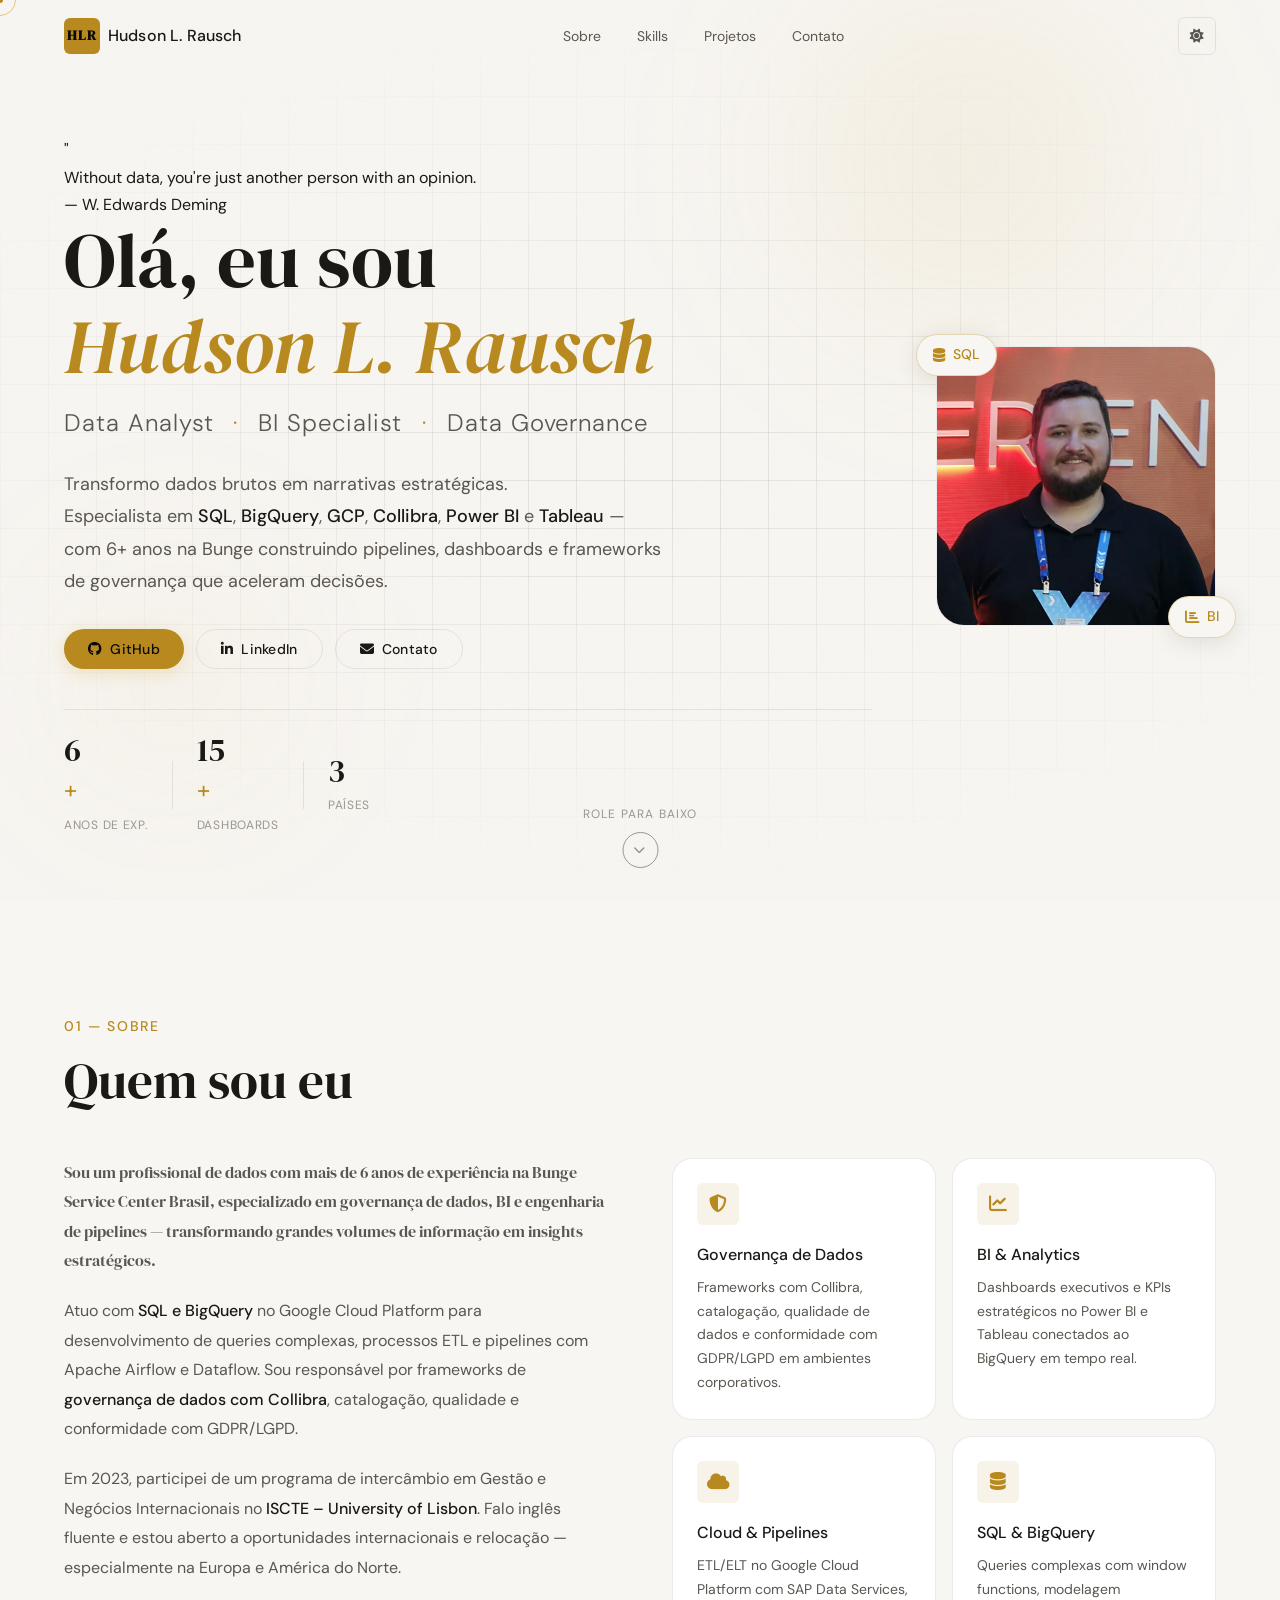
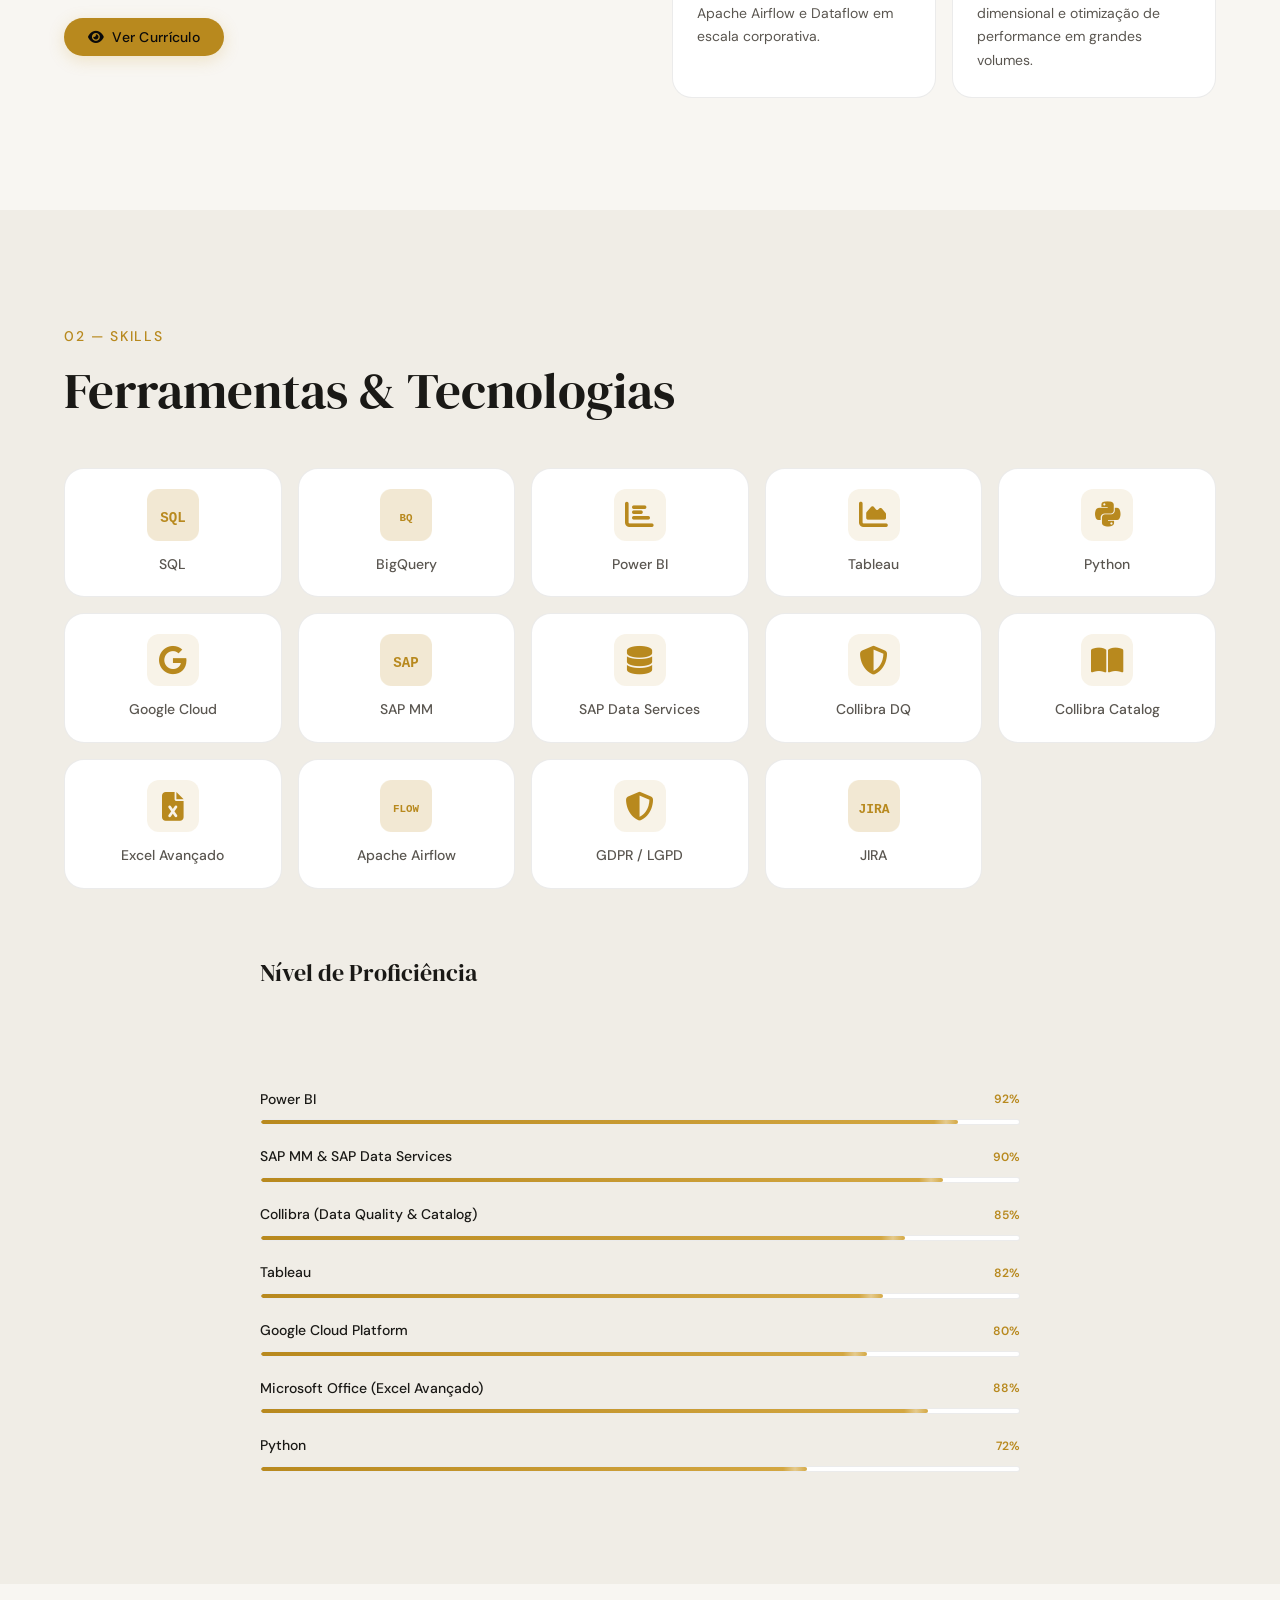
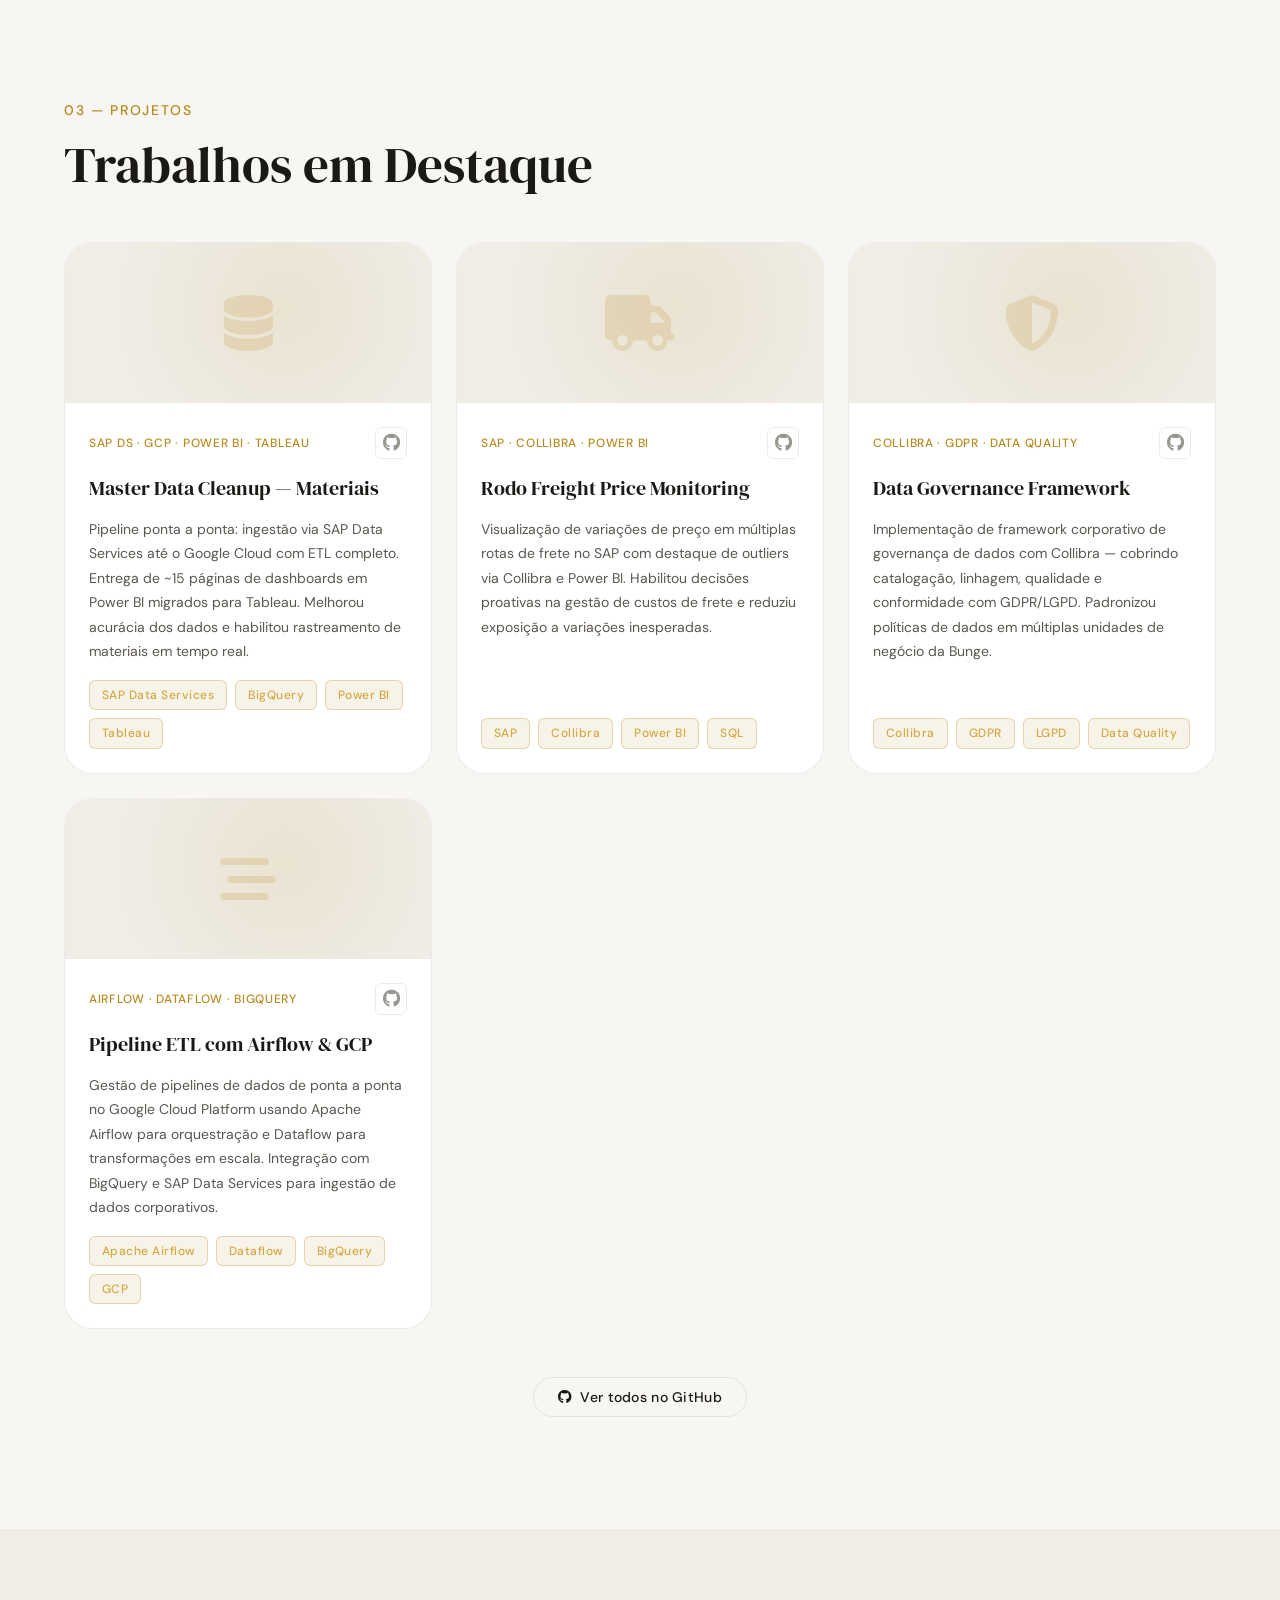
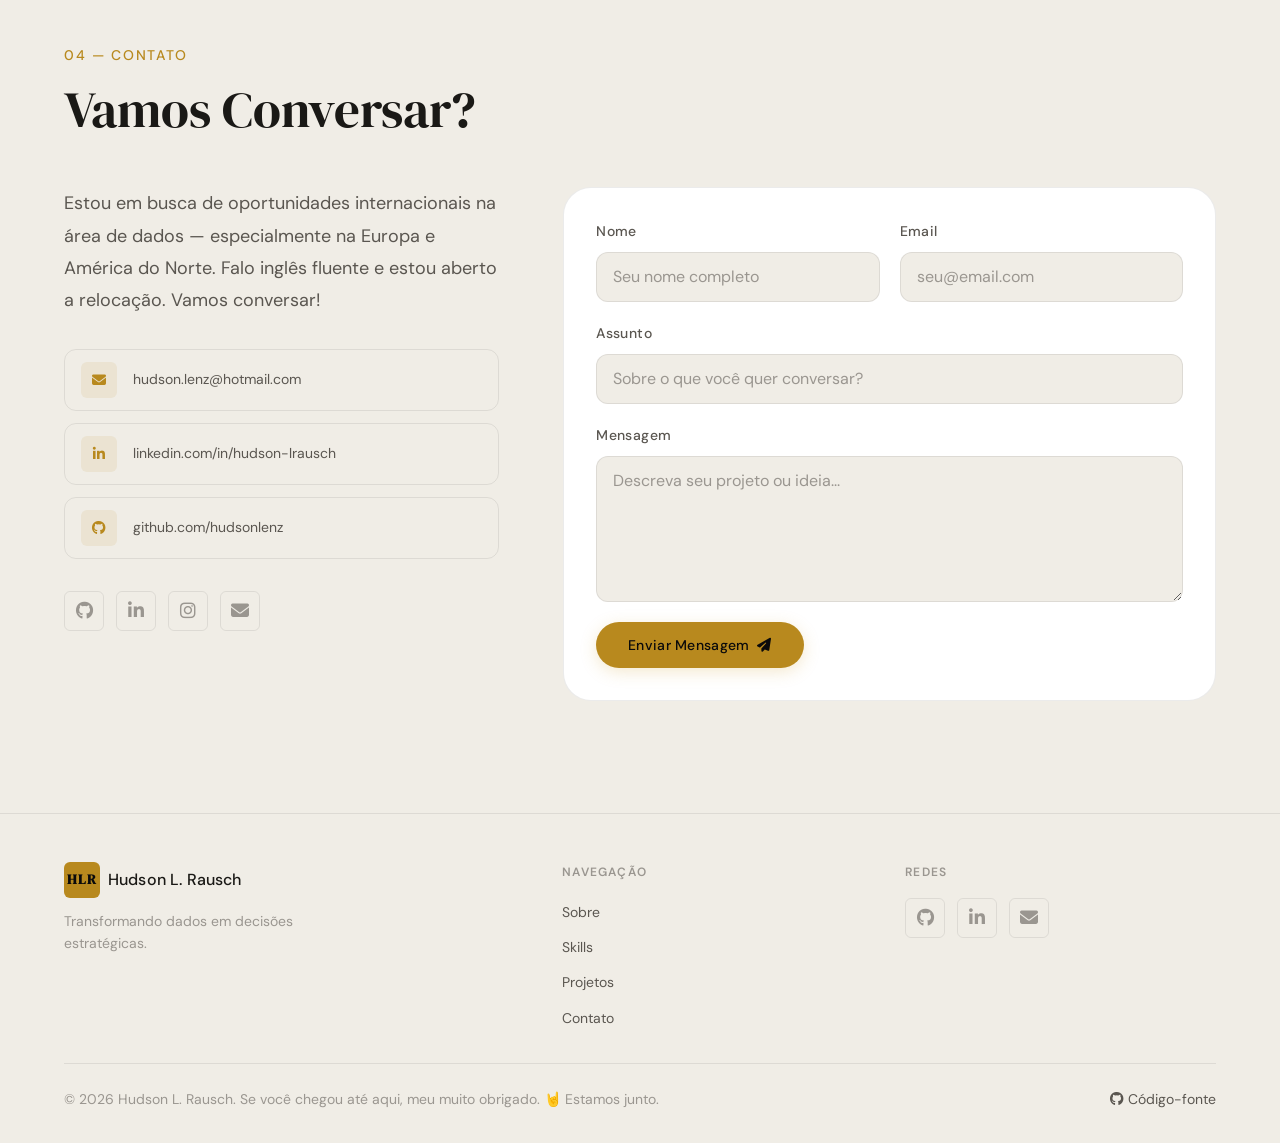
==== commit 936e786d: "Update index.html" ====
--- a/index.html
+++ b/index.html
@@ -81,6 +81,10 @@
 
       <!-- Controles do Header -->
       <div class="nav-controls">
+
+        <!-- Google Translate -->
+        <div id="google_translate_element" aria-label="Traduzir página"></div>
+
         <!-- Toggle Dark/Light Mode -->
         <button class="theme-toggle" id="themeToggle" aria-label="Alternar tema claro/escuro" title="Alternar tema">
           <i class="fas fa-sun"  id="iconSun"  aria-hidden="true"></i>
@@ -858,5 +862,76 @@
        SCRIPT PRINCIPAL
   ============================================================ -->
   <script src="script.js"></script>
+
+  <!-- ============================================================
+       GOOGLE TRANSLATE
+  ============================================================ -->
+  <script>
+    function googleTranslateElementInit() {
+      new google.translate.TranslateElement({
+        pageLanguage: 'pt',
+        includedLanguages: 'en,es,nl,fr,de',
+        layout: google.translate.TranslateElement.InlineLayout.SIMPLE,
+        autoDisplay: false
+      }, 'google_translate_element');
+    }
+  </script>
+  <script src="https://translate.google.com/translate_a/element.js?cb=googleTranslateElementInit"></script>
+
+  <style>
+    /* ── Google Translate — integração visual ── */
+    #google_translate_element {
+      display: flex;
+      align-items: center;
+    }
+    #google_translate_element .goog-te-gadget {
+      font-family: inherit !important;
+      font-size: 0 !important;
+      color: transparent !important;
+    }
+    #google_translate_element .goog-te-gadget-simple {
+      background: transparent !important;
+      border: 1px solid rgba(212,168,67,0.4) !important;
+      border-radius: 9999px !important;
+      padding: 0.3rem 0.75rem !important;
+      display: flex !important;
+      align-items: center !important;
+      gap: 0.3rem !important;
+      cursor: pointer !important;
+      transition: border-color 250ms ease, background 250ms ease;
+    }
+    #google_translate_element .goog-te-gadget-simple:hover {
+      border-color: rgba(212,168,67,0.8) !important;
+      background: rgba(212,168,67,0.08) !important;
+    }
+    #google_translate_element .goog-te-gadget-simple .goog-te-menu-value {
+      color: var(--accent, #d4a843) !important;
+      font-size: 0.78rem !important;
+      font-weight: 500 !important;
+      letter-spacing: 0.04em !important;
+      display: flex !important;
+      align-items: center !important;
+      gap: 0.25rem !important;
+    }
+    #google_translate_element .goog-te-gadget-simple .goog-te-menu-value span:last-child {
+      display: none !important; /* esconde o "▼" padrão */
+    }
+    #google_translate_element .goog-te-gadget-simple .goog-te-menu-value::after {
+      content: '\f1ab';
+      font-family: 'Font Awesome 6 Free';
+      font-weight: 900;
+      font-size: 0.72rem;
+      color: var(--accent, #d4a843);
+      margin-left: 0.2rem;
+    }
+    /* Esconde o banner superior do Google Translate */
+    .goog-te-banner-frame,
+    .skiptranslate > iframe {
+      display: none !important;
+    }
+    body {
+      top: 0 !important;
+    }
+  </style>
 </body>
 </html>
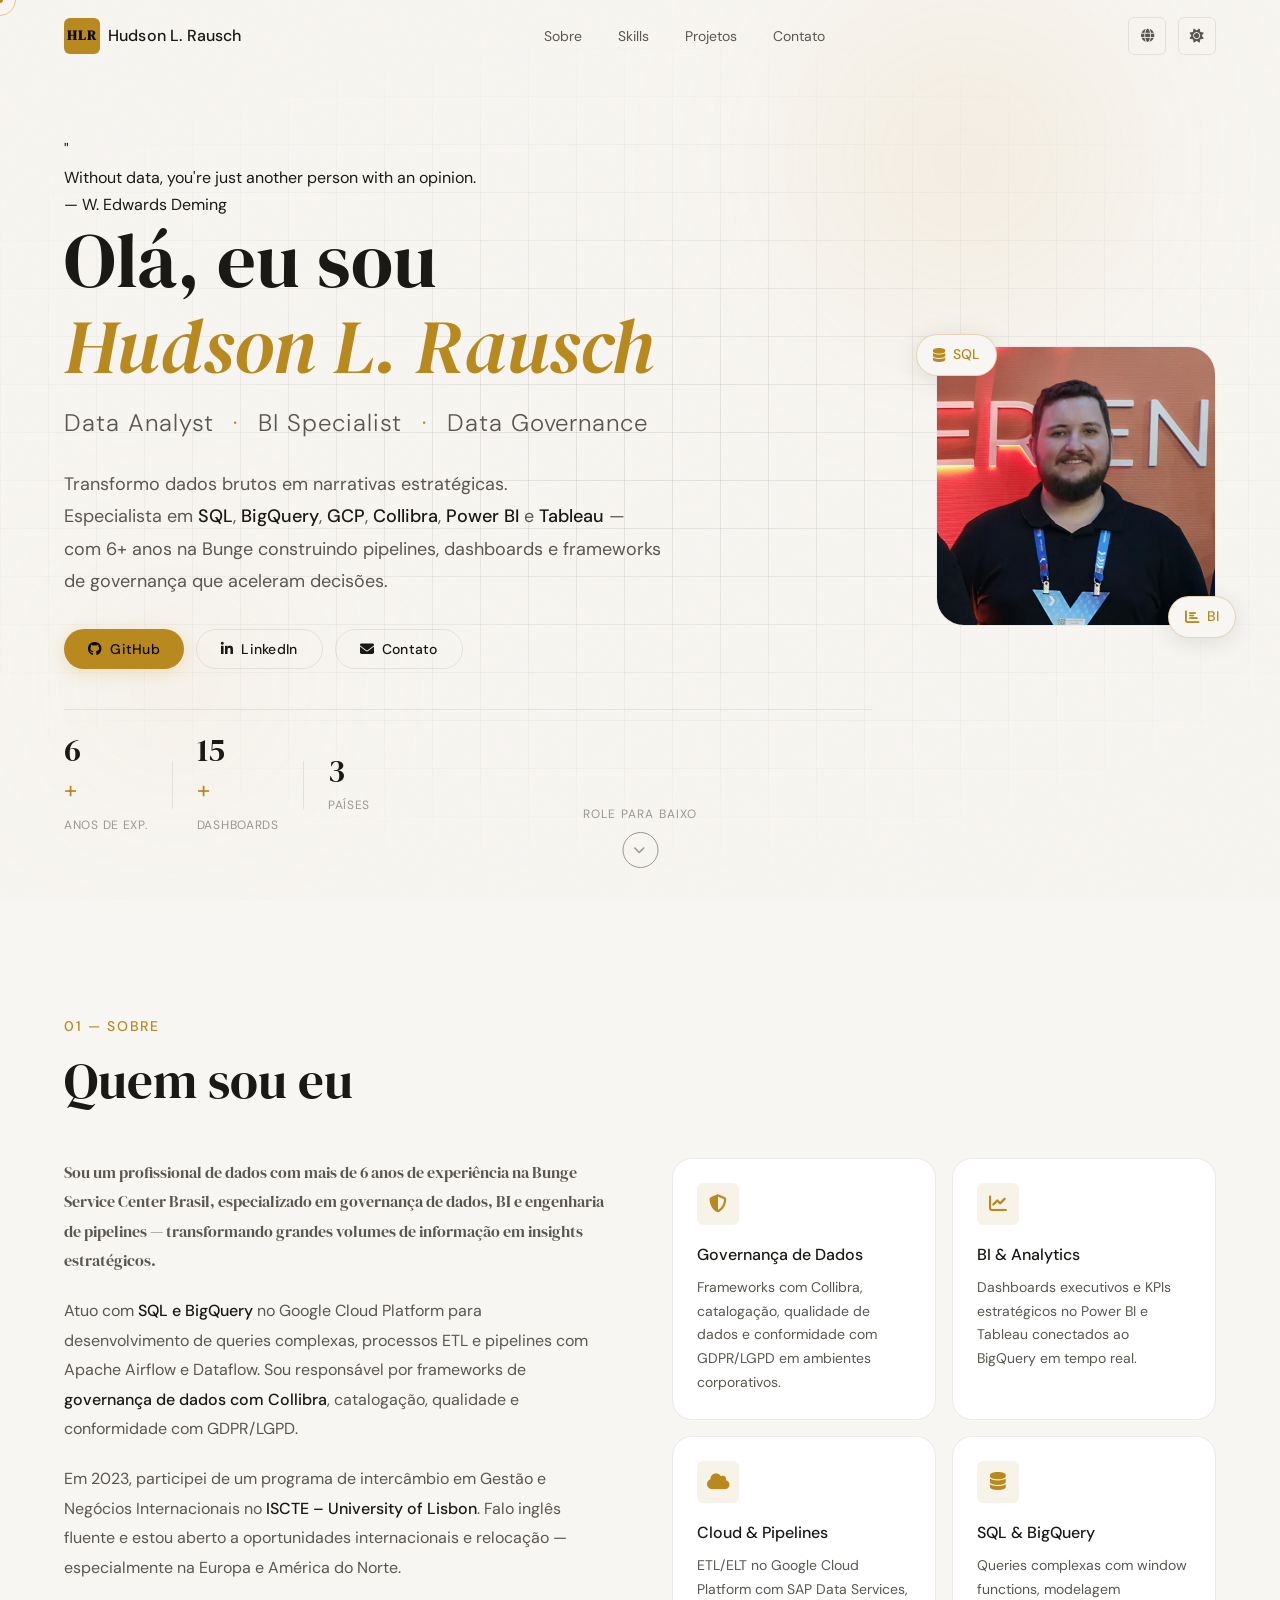
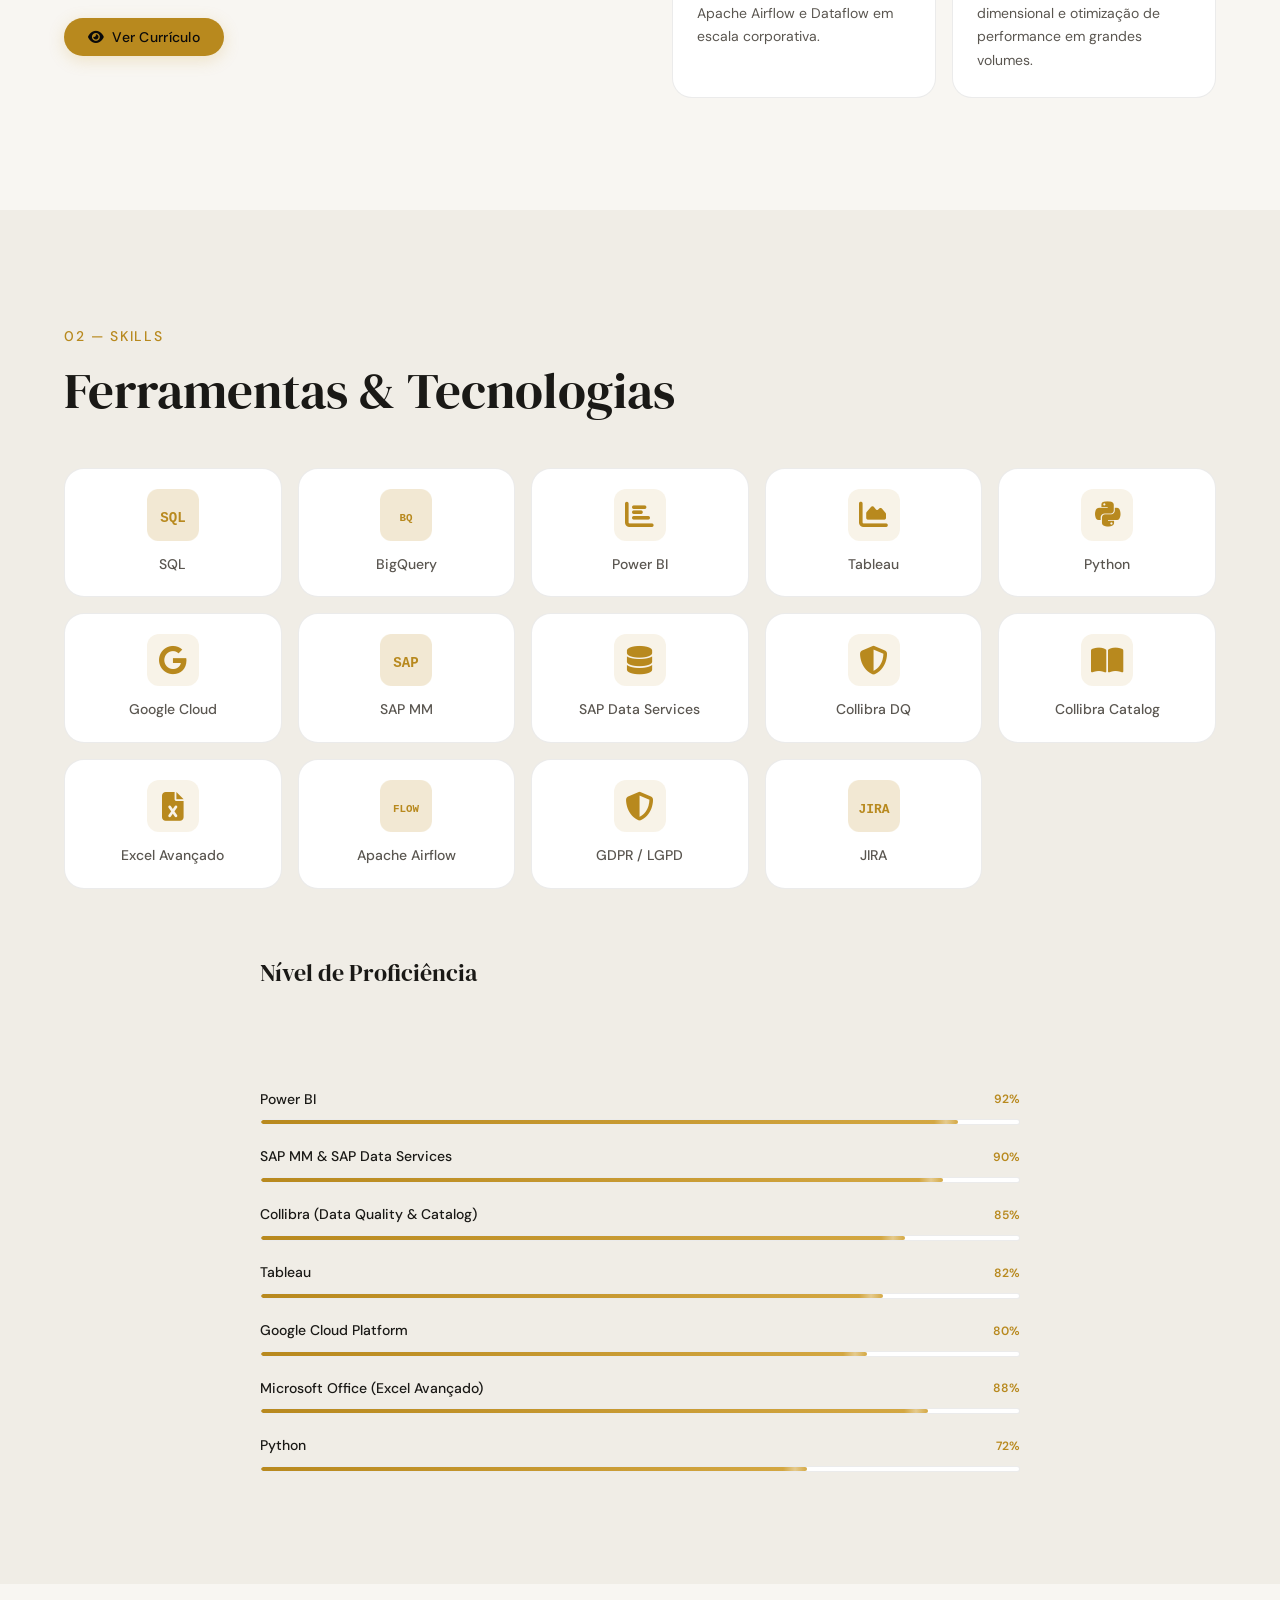
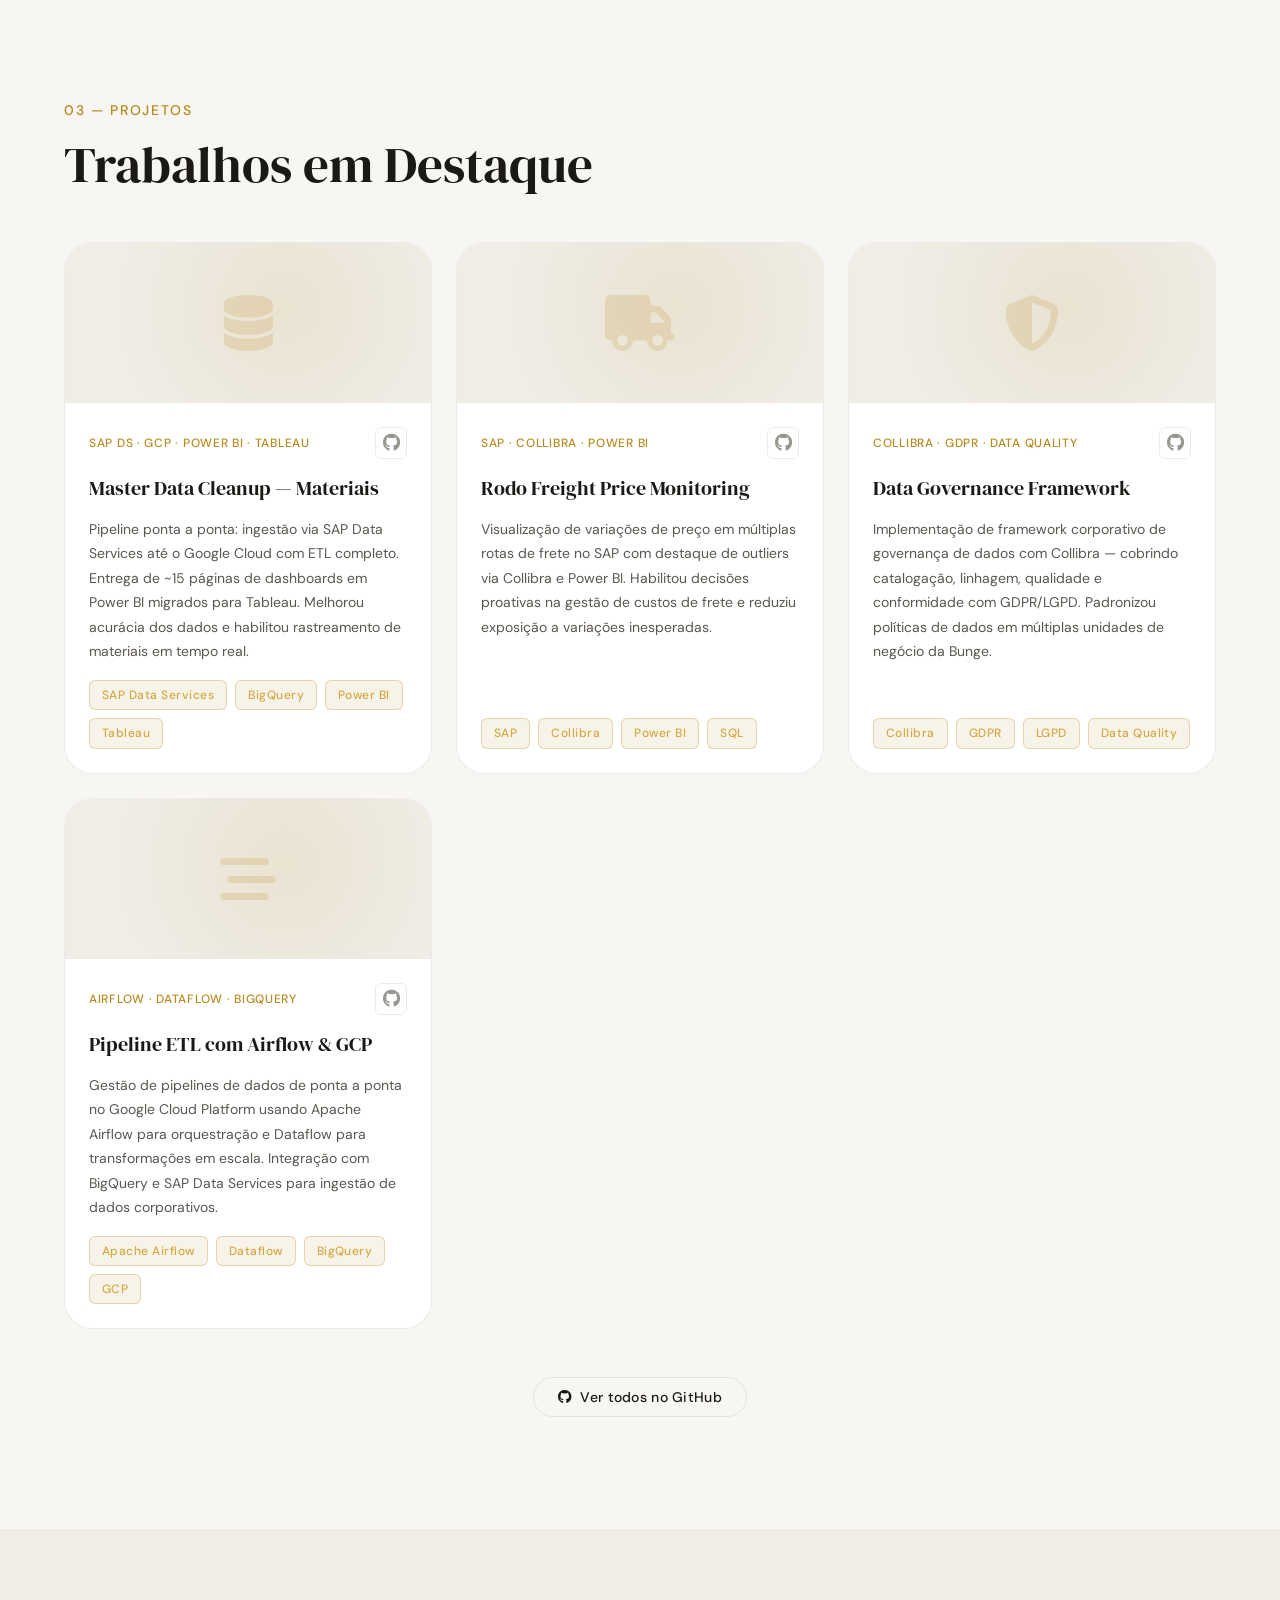
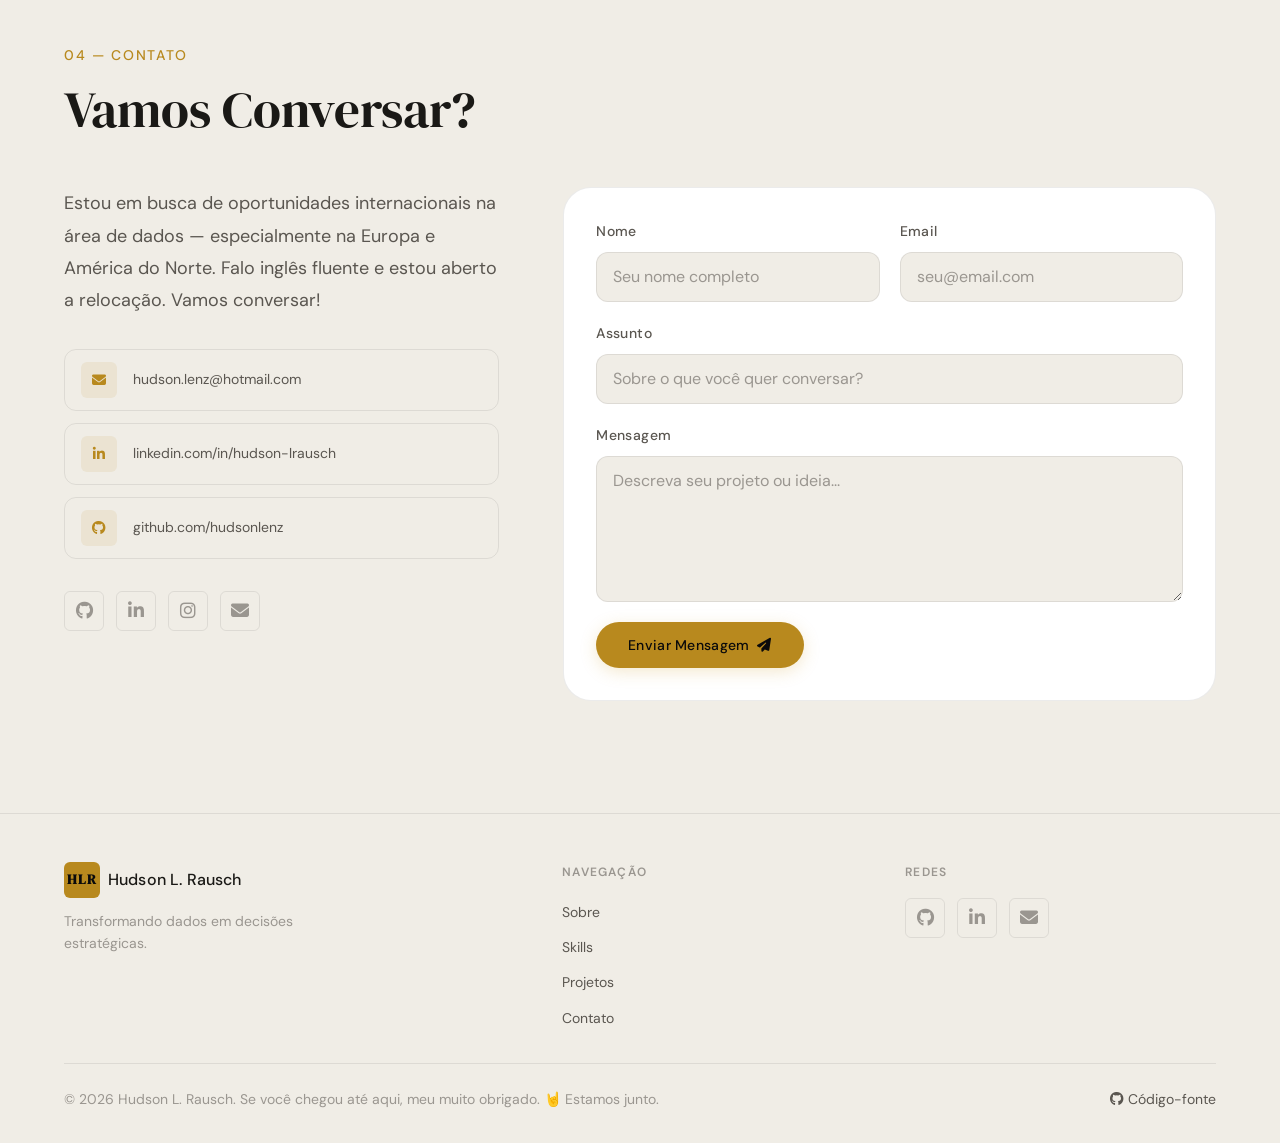
==== commit 9d5ebca6: "Update index.html" ====
--- a/index.html
+++ b/index.html
@@ -83,7 +83,10 @@
       <div class="nav-controls">
 
         <!-- Google Translate -->
-        <div id="google_translate_element" aria-label="Traduzir página"></div>
+        <div id="google_translate_element" style="display:none" aria-hidden="true"></div>
+        <button class="theme-toggle translate-btn" id="translateBtn" aria-label="Traduzir página" title="Translate page">
+          <i class="fas fa-globe" aria-hidden="true"></i>
+        </button>
 
         <!-- Toggle Dark/Light Mode -->
         <button class="theme-toggle" id="themeToggle" aria-label="Alternar tema claro/escuro" title="Alternar tema">
@@ -866,6 +869,7 @@
   <!-- ============================================================
        GOOGLE TRANSLATE
   ============================================================ -->
+  <!-- Widget oculto — necessário para inicializar a API -->
   <script>
     function googleTranslateElementInit() {
       new google.translate.TranslateElement({
@@ -878,59 +882,124 @@
   </script>
   <script src="https://translate.google.com/translate_a/element.js?cb=googleTranslateElementInit"></script>
 
+  <script>
+    // Dropdown de idiomas customizado
+    (function() {
+      const langs = [
+        { code: 'pt', label: '🇧🇷 Português' },
+        { code: 'en', label: '🇬🇧 English'   },
+        { code: 'es', label: '🇪🇸 Español'   },
+        { code: 'nl', label: '🇳🇱 Nederlands' },
+        { code: 'fr', label: '🇫🇷 Français'  },
+        { code: 'de', label: '🇩🇪 Deutsch'   },
+      ];
+
+      // Cria o dropdown
+      const dropdown = document.createElement('div');
+      dropdown.id = 'translate-dropdown';
+      dropdown.setAttribute('aria-label', 'Selecionar idioma');
+      dropdown.innerHTML = langs.map(l =>
+        `<button class="translate-option" data-lang="${l.code}">${l.label}</button>`
+      ).join('');
+      document.body.appendChild(dropdown);
+
+      const btn = document.getElementById('translateBtn');
+
+      // Toggle do dropdown
+      btn.addEventListener('click', function(e) {
+        e.stopPropagation();
+        const open = dropdown.classList.toggle('open');
+        // Posiciona abaixo do botão
+        const rect = btn.getBoundingClientRect();
+        dropdown.style.top  = (rect.bottom + 8) + 'px';
+        dropdown.style.right = (window.innerWidth - rect.right) + 'px';
+      });
+
+      // Fecha ao clicar fora
+      document.addEventListener('click', () => dropdown.classList.remove('open'));
+
+      // Aplica tradução
+      dropdown.addEventListener('click', function(e) {
+        const target = e.target.closest('.translate-option');
+        if (!target) return;
+        const lang = target.dataset.lang;
+        dropdown.classList.remove('open');
+
+        // Marca opção ativa
+        dropdown.querySelectorAll('.translate-option').forEach(b => b.classList.remove('active'));
+        target.classList.add('active');
+
+        if (lang === 'pt') {
+          // Restaura idioma original
+          const frame = document.querySelector('.goog-te-banner-frame');
+          const select = document.querySelector('.goog-te-combo');
+          if (select) { select.value = lang; select.dispatchEvent(new Event('change')); }
+          // Fallback: recarrega sem cookie de tradução
+          const cookie = document.cookie.match(/googtrans=([^;]+)/);
+          if (cookie) {
+            document.cookie = 'googtrans=; expires=Thu, 01 Jan 1970 00:00:00 UTC; path=/;';
+            document.cookie = 'googtrans=; expires=Thu, 01 Jan 1970 00:00:00 UTC; path=/; domain=.' + location.hostname + ';';
+            location.reload();
+          }
+        } else {
+          const select = document.querySelector('.goog-te-combo');
+          if (select) {
+            select.value = lang;
+            select.dispatchEvent(new Event('change'));
+          }
+        }
+      });
+    })();
+  </script>
+
   <style>
-    /* ── Google Translate — integração visual ── */
-    #google_translate_element {
-      display: flex;
-      align-items: center;
+    /* ── Widget nativo — oculto completamente ── */
+    #google_translate_element,
+    .goog-te-banner-frame,
+    .skiptranslate > iframe { display: none !important; }
+    body { top: 0 !important; }
+
+    /* ── Botão de tradução ── */
+    .translate-btn {
+      position: relative;
     }
-    #google_translate_element .goog-te-gadget {
-      font-family: inherit !important;
-      font-size: 0 !important;
-      color: transparent !important;
+
+    /* ── Dropdown customizado ── */
+    #translate-dropdown {
+      position: fixed;
+      z-index: 9999;
+      background: var(--bg-card, #111113);
+      border: 1px solid var(--border-a, rgba(212,168,67,0.28));
+      border-radius: 12px;
+      padding: 0.4rem;
+      display: none;
+      flex-direction: column;
+      gap: 0.15rem;
+      min-width: 160px;
+      box-shadow: 0 8px 32px rgba(0,0,0,0.4);
     }
-    #google_translate_element .goog-te-gadget-simple {
-      background: transparent !important;
-      border: 1px solid rgba(212,168,67,0.4) !important;
-      border-radius: 9999px !important;
-      padding: 0.3rem 0.75rem !important;
-      display: flex !important;
-      align-items: center !important;
-      gap: 0.3rem !important;
-      cursor: pointer !important;
-      transition: border-color 250ms ease, background 250ms ease;
+    #translate-dropdown.open { display: flex; }
+
+    .translate-option {
+      background: transparent;
+      border: none;
+      color: var(--text, #f0ede8);
+      font-family: var(--font-b, 'DM Sans', sans-serif);
+      font-size: 0.82rem;
+      padding: 0.5rem 0.75rem;
+      border-radius: 8px;
+      cursor: pointer;
+      text-align: left;
+      transition: background 150ms ease, color 150ms ease;
+      white-space: nowrap;
     }
-    #google_translate_element .goog-te-gadget-simple:hover {
-      border-color: rgba(212,168,67,0.8) !important;
-      background: rgba(212,168,67,0.08) !important;
+    .translate-option:hover {
+      background: var(--accent-dim, rgba(212,168,67,0.10));
+      color: var(--accent, #d4a843);
     }
-    #google_translate_element .goog-te-gadget-simple .goog-te-menu-value {
-      color: var(--accent, #d4a843) !important;
-      font-size: 0.78rem !important;
-      font-weight: 500 !important;
-      letter-spacing: 0.04em !important;
-      display: flex !important;
-      align-items: center !important;
-      gap: 0.25rem !important;
-    }
-    #google_translate_element .goog-te-gadget-simple .goog-te-menu-value span:last-child {
-      display: none !important; /* esconde o "▼" padrão */
-    }
-    #google_translate_element .goog-te-gadget-simple .goog-te-menu-value::after {
-      content: '\f1ab';
-      font-family: 'Font Awesome 6 Free';
-      font-weight: 900;
-      font-size: 0.72rem;
+    .translate-option.active {
       color: var(--accent, #d4a843);
-      margin-left: 0.2rem;
-    }
-    /* Esconde o banner superior do Google Translate */
-    .goog-te-banner-frame,
-    .skiptranslate > iframe {
-      display: none !important;
-    }
-    body {
-      top: 0 !important;
+      font-weight: 600;
     }
   </style>
 </body>
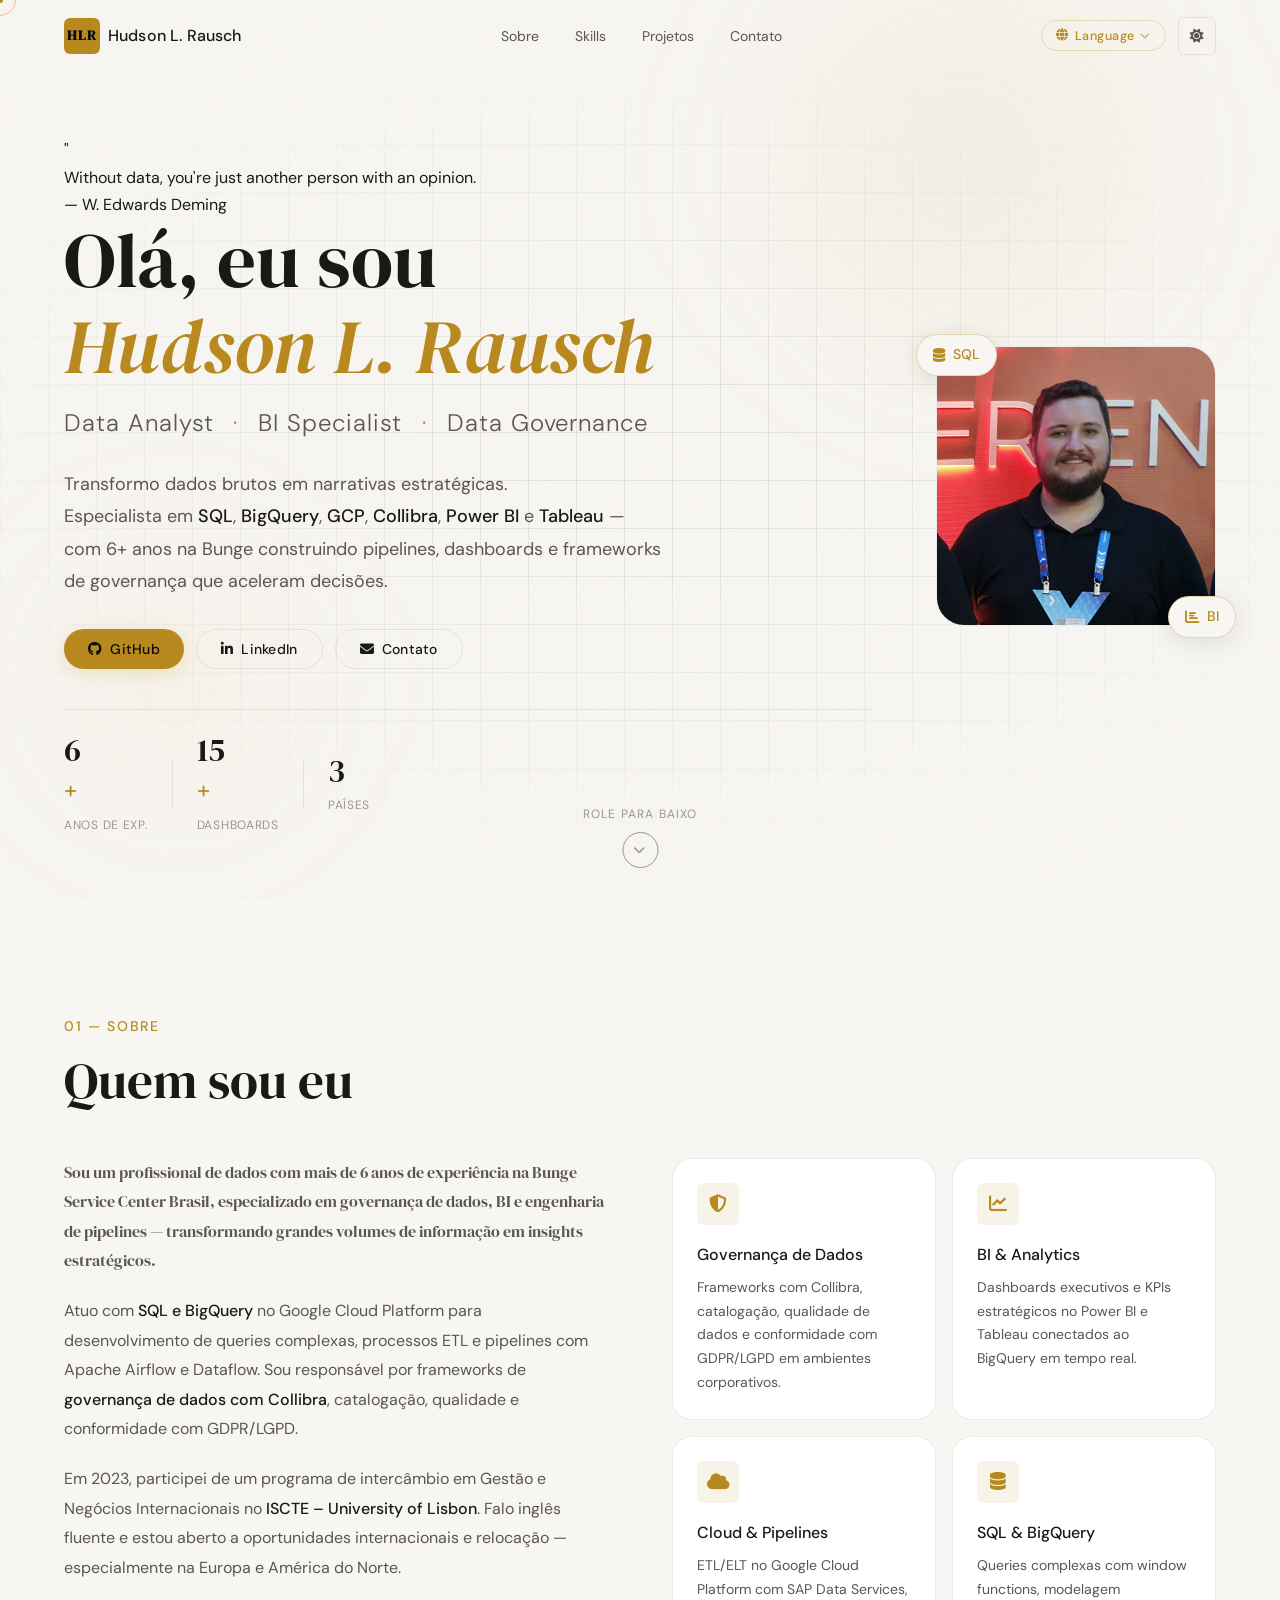
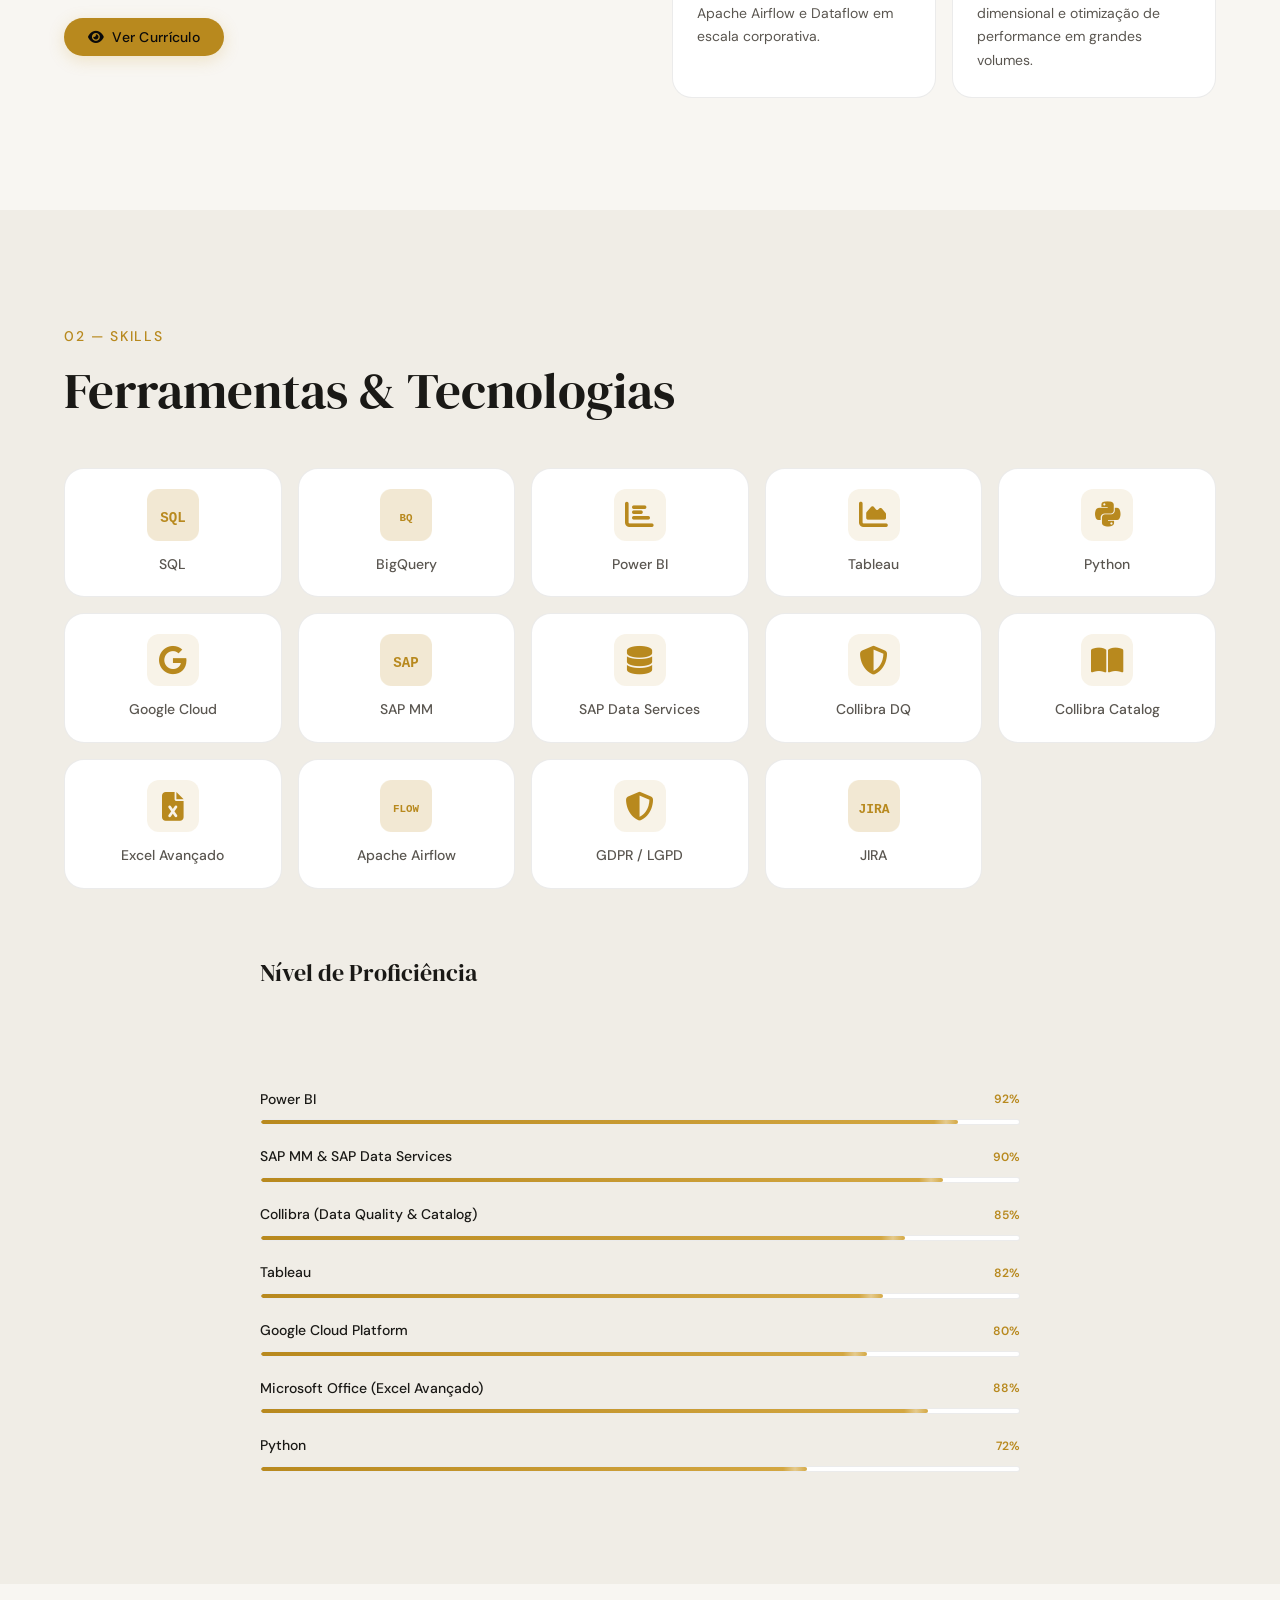
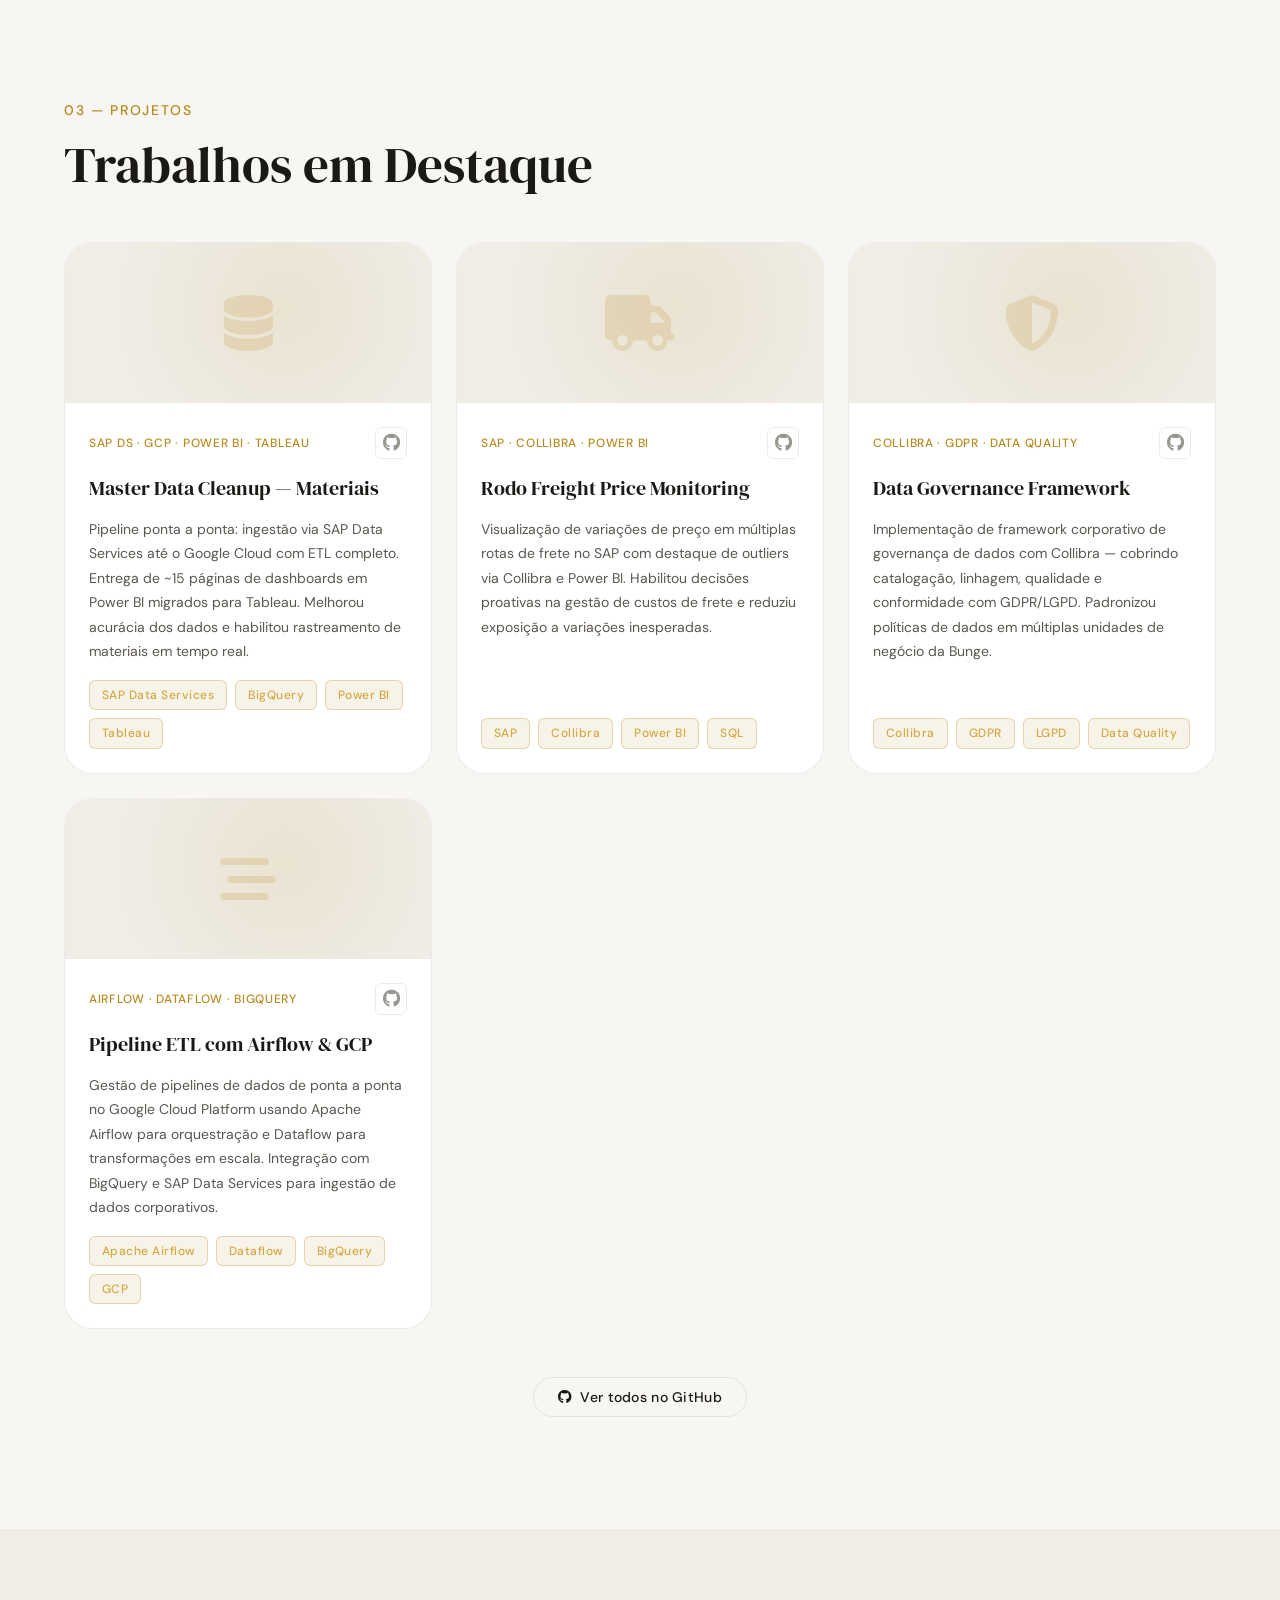
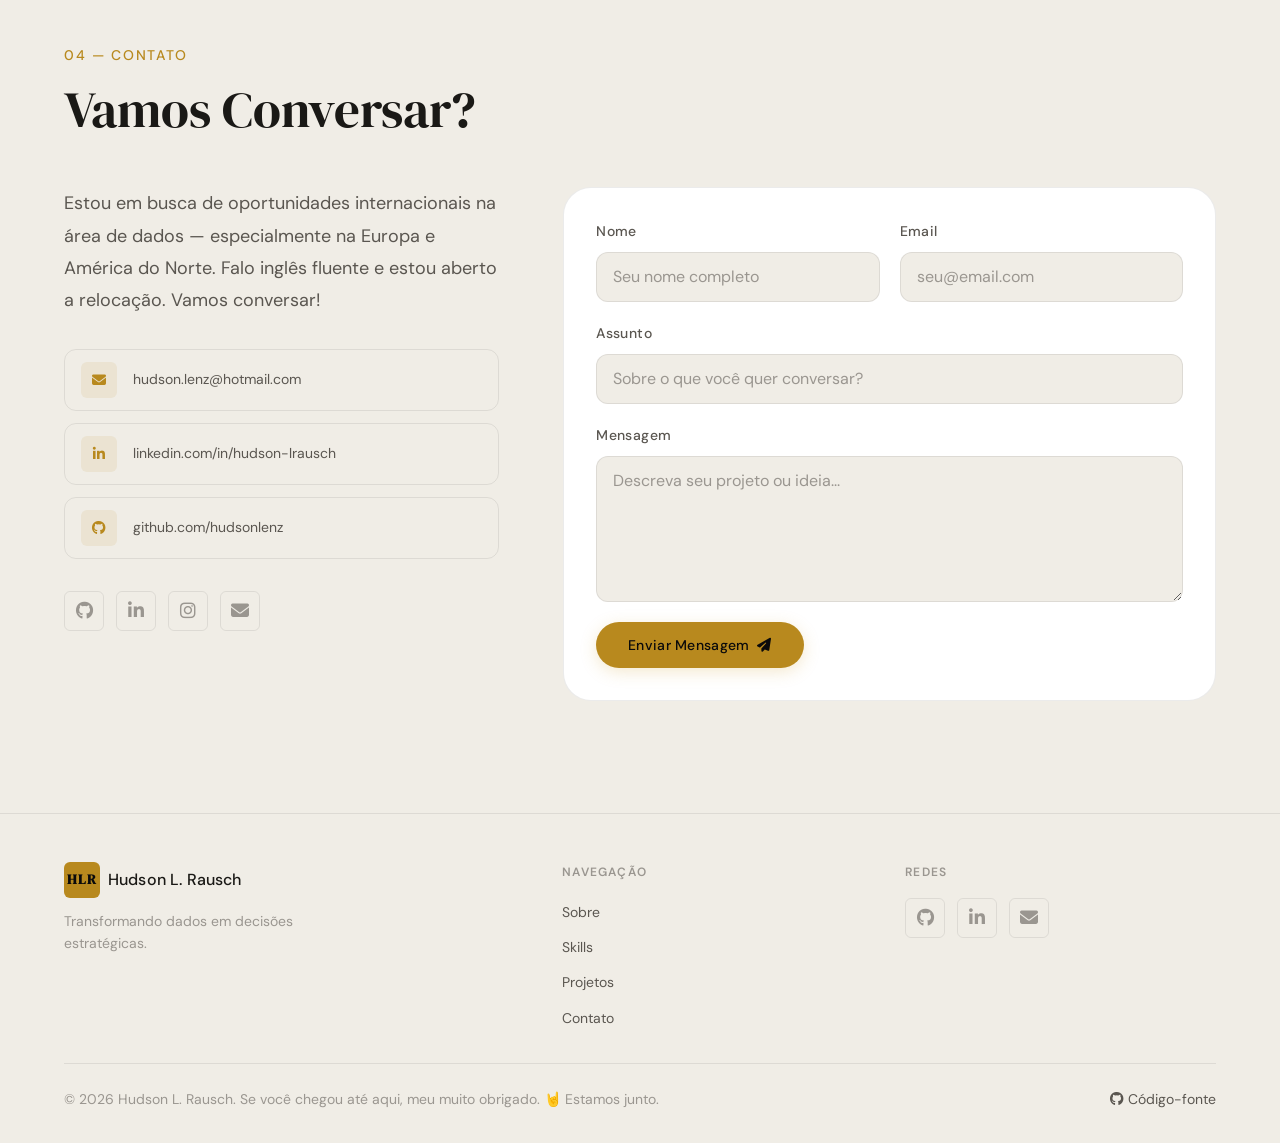
==== commit acd770af: "Update index.html" ====
--- a/index.html
+++ b/index.html
@@ -84,8 +84,10 @@
 
         <!-- Google Translate -->
         <div id="google_translate_element" style="display:none" aria-hidden="true"></div>
-        <button class="theme-toggle translate-btn" id="translateBtn" aria-label="Traduzir página" title="Translate page">
+        <button class="btn-language" id="translateBtn" aria-label="Select language">
           <i class="fas fa-globe" aria-hidden="true"></i>
+          <span>Language</span>
+          <i class="fas fa-chevron-down btn-language-caret" aria-hidden="true"></i>
         </button>
 
         <!-- Toggle Dark/Light Mode -->
@@ -909,6 +911,7 @@
       btn.addEventListener('click', function(e) {
         e.stopPropagation();
         const open = dropdown.classList.toggle('open');
+        btn.classList.toggle('open', open);
         // Posiciona abaixo do botão
         const rect = btn.getBoundingClientRect();
         dropdown.style.top  = (rect.bottom + 8) + 'px';
@@ -916,7 +919,10 @@
       });
 
       // Fecha ao clicar fora
-      document.addEventListener('click', () => dropdown.classList.remove('open'));
+      document.addEventListener('click', () => {
+        dropdown.classList.remove('open');
+        btn.classList.remove('open');
+      });
 
       // Aplica tradução
       dropdown.addEventListener('click', function(e) {
@@ -959,9 +965,36 @@
     .skiptranslate > iframe { display: none !important; }
     body { top: 0 !important; }
 
-    /* ── Botão de tradução ── */
-    .translate-btn {
-      position: relative;
+    /* ── Botão Language ── */
+    .btn-language {
+      display: inline-flex;
+      align-items: center;
+      gap: 0.35rem;
+      padding: 0.42rem 0.9rem;
+      border-radius: 9999px;
+      border: 1px solid var(--border-a, rgba(212,168,67,0.35));
+      background: transparent;
+      color: var(--accent, #d4a843);
+      font-family: var(--font-b, 'DM Sans', sans-serif);
+      font-size: 0.78rem;
+      font-weight: 500;
+      letter-spacing: 0.04em;
+      cursor: pointer;
+      transition: background 220ms ease, border-color 220ms ease, transform 220ms ease;
+      white-space: nowrap;
+    }
+    .btn-language:hover {
+      background: var(--accent-dim, rgba(212,168,67,0.10));
+      border-color: var(--accent, #d4a843);
+      transform: translateY(-1px);
+    }
+    .btn-language-caret {
+      font-size: 0.6rem;
+      opacity: 0.7;
+      transition: transform 200ms ease;
+    }
+    .btn-language.open .btn-language-caret {
+      transform: rotate(180deg);
     }
 
     /* ── Dropdown customizado ── */
